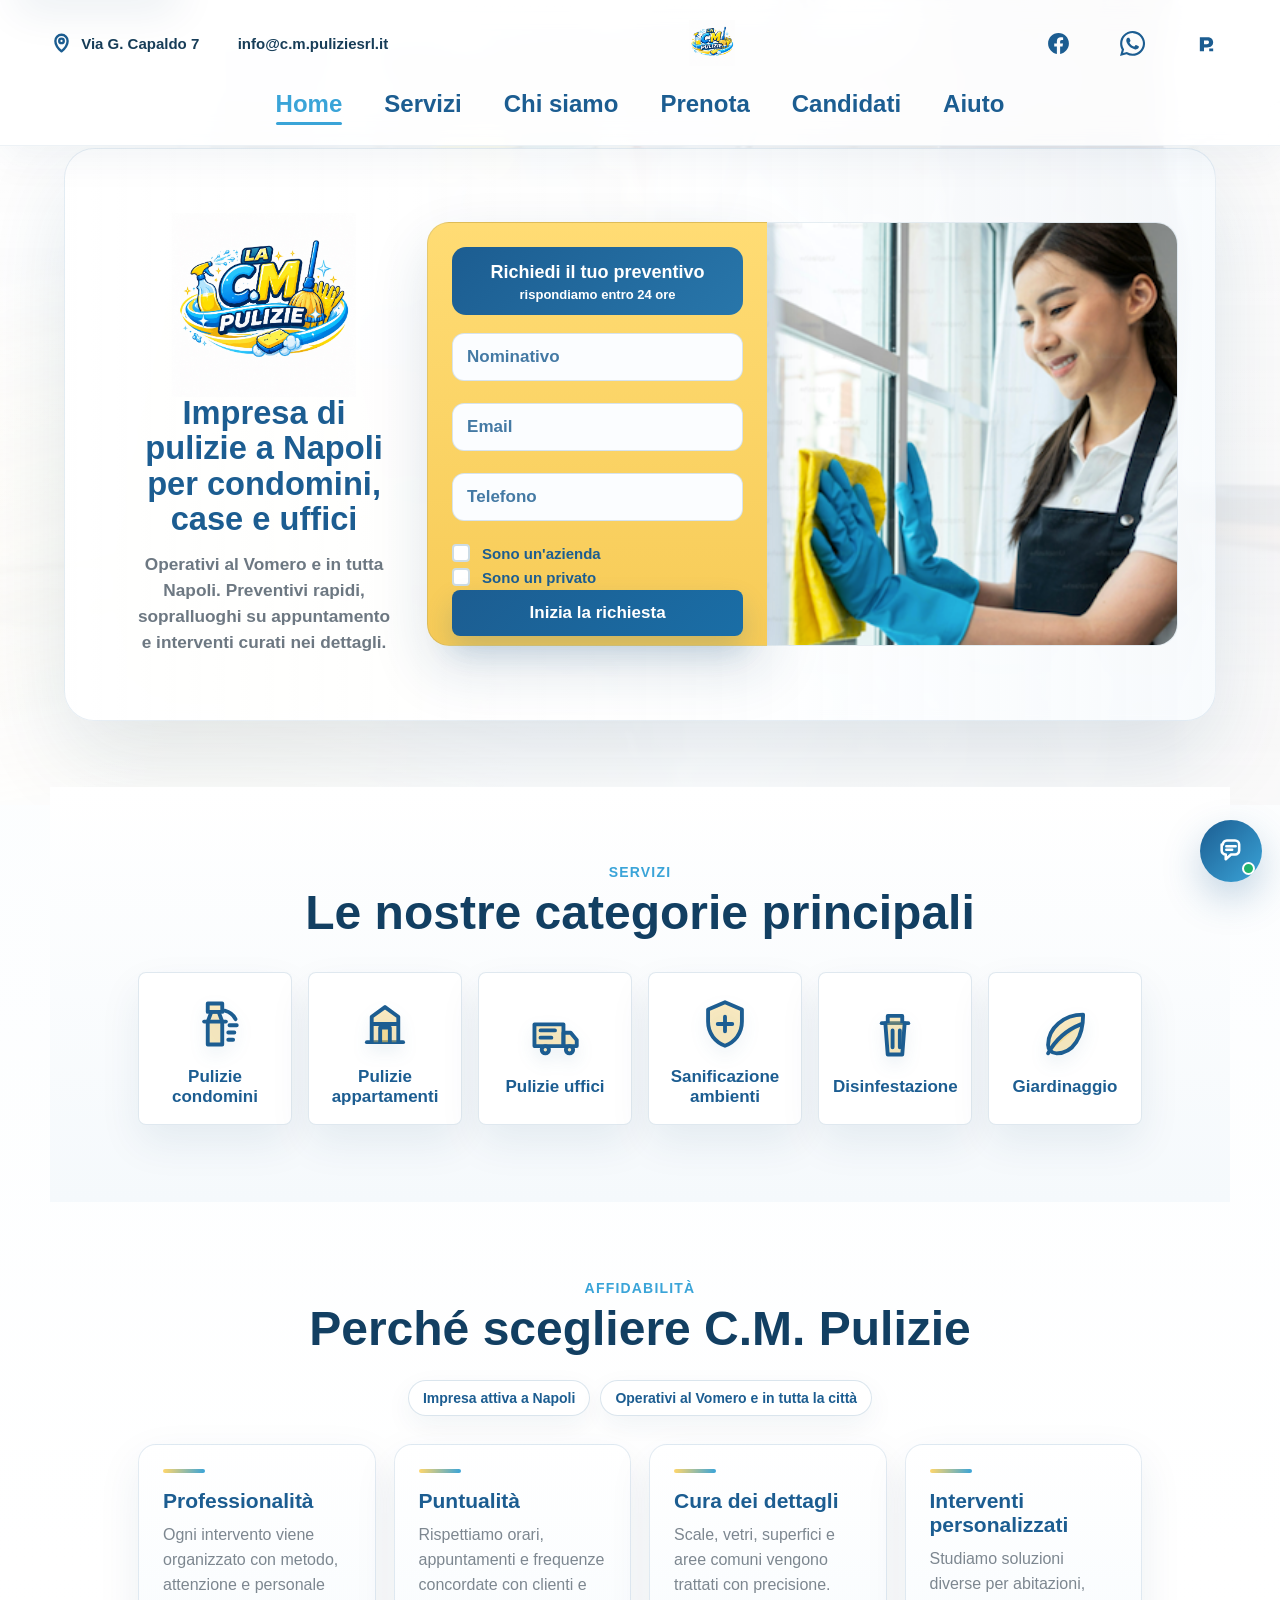
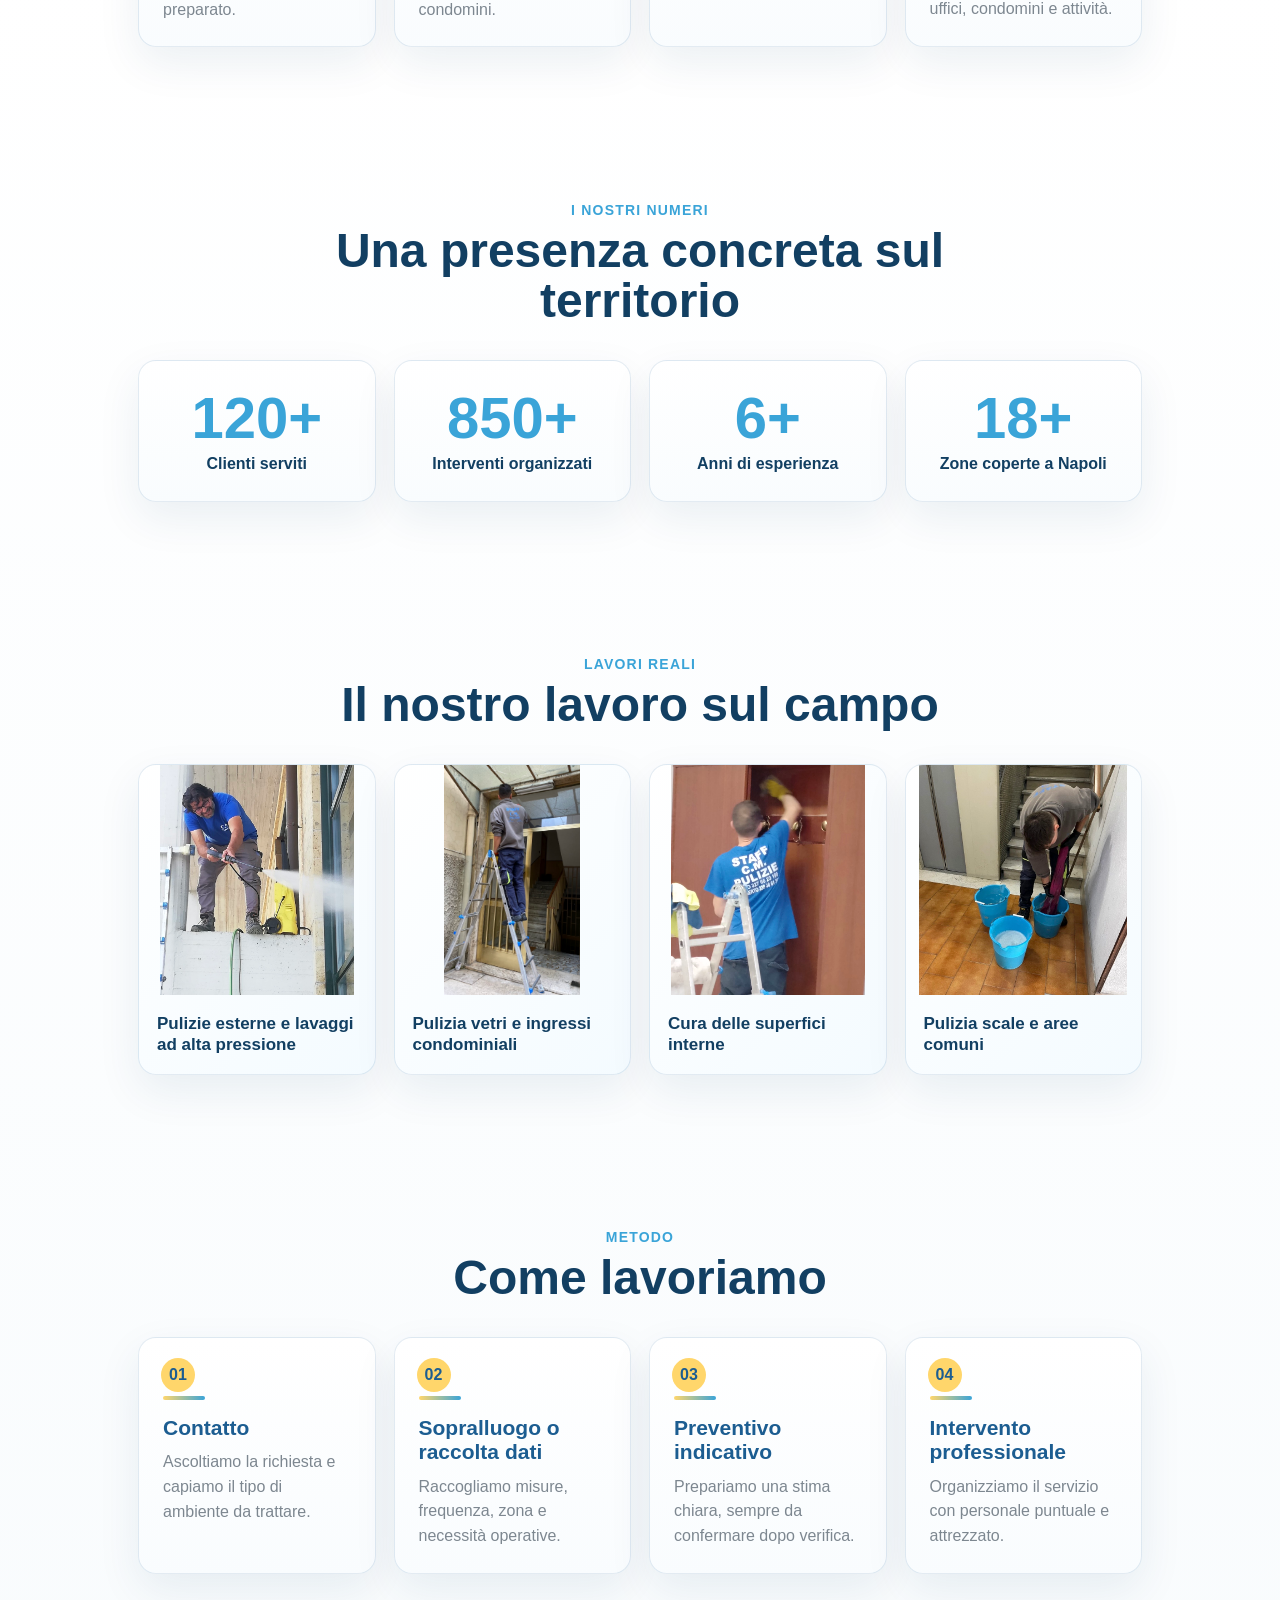
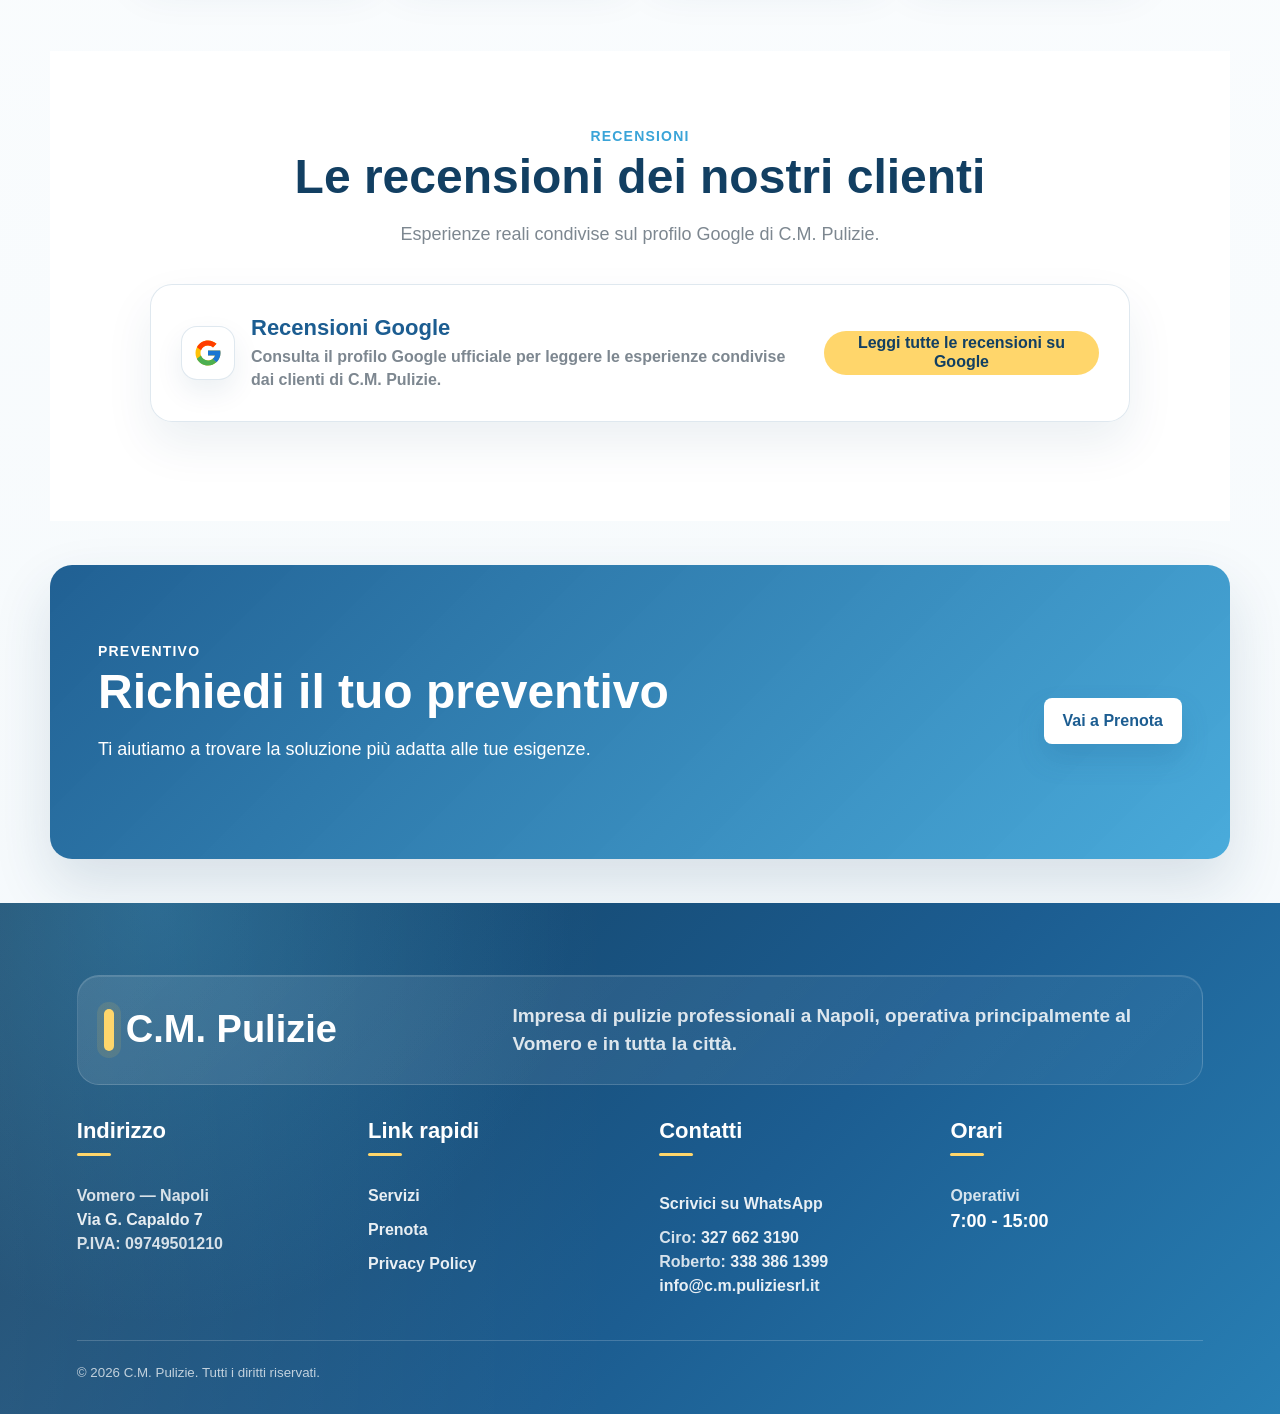
==== index.html @ 53fcd412 "Ripristina numeri e pulisci recensioni" ====
<!DOCTYPE html>
<html lang="it">
<head>
  <meta charset="UTF-8" />
  <meta name="viewport" content="width=device-width, initial-scale=1.0" />
  <title>Impresa di pulizie a Napoli | C.M. Pulizie</title>
  <meta name="description" content="C.M. Pulizie offre servizi di pulizia per condomini, case, uffici e attivit&agrave; a Napoli. Richiedi un preventivo senza impegno." />
  <link rel="canonical" href="https://vincenzomec97-ship-it.github.io/cm-pulizie/" />
  <meta property="og:type" content="website" />
  <meta property="og:title" content="Impresa di pulizie a Napoli | C.M. Pulizie" />
  <meta property="og:description" content="Servizi di pulizia per condomini, case, uffici e attivit&agrave; a Napoli. Richiedi un preventivo senza impegno." />
  <meta property="og:url" content="https://vincenzomec97-ship-it.github.io/cm-pulizie/" />
  <meta property="og:image" content="https://vincenzomec97-ship-it.github.io/cm-pulizie/assets/logo-cm-nuovo.png" />
  <meta name="twitter:card" content="summary_large_image" />
  <meta name="twitter:title" content="Impresa di pulizie a Napoli | C.M. Pulizie" />
  <meta name="twitter:description" content="Servizi di pulizia per condomini, case, uffici e attivit&agrave; a Napoli." />
  <meta name="twitter:image" content="https://vincenzomec97-ship-it.github.io/cm-pulizie/assets/logo-cm-nuovo.png" />
  <link rel="stylesheet" href="style.css" />
  <link rel="icon" type="image/png" href="assets/img/favicon.png?v=2" />
  <link rel="apple-touch-icon" href="assets/img/favicon.png?v=2" />
  <link rel="manifest" href="site.webmanifest" />
  <link rel="stylesheet" href="assets/css/chatbot.css" />
</head>
<body class="home-page">
    <a class="skip-link" href="#main-content">Salta al contenuto</a>
  <svg class="svg-sprite" aria-hidden="true" focusable="false">
    <symbol id="icon-location" viewBox="0 0 24 24"><path d="M12 21s7-6.1 7-12a7 7 0 0 0-14 0c0 5.9 7 12 7 12Z" /><circle cx="12" cy="9" r="2.6" /></symbol>
    <symbol id="icon-mail" viewBox="0 0 24 24"><rect x="3" y="5" width="18" height="14" rx="2" /><path d="m4 7 8 6 8-6" /></symbol>
    <symbol id="icon-spray" viewBox="0 0 48 48"><path d="M18 7h12v7H18z" /><path d="M21 14h6l3 8v19H18V22l3-8Z" /><path d="M15 22h18" /><path d="M32 13c4 1 7 3 9 7" /><path d="M36 25h6M35 31h5M35 37h4" /></symbol>
    <symbol id="icon-leaf" viewBox="0 0 48 48"><path d="M39 8C23 8 10 19 10 33c0 4 3 7 7 7 14 0 22-14 22-32Z" /><path d="M10 40c7-13 17-20 27-24" /></symbol>
    <symbol id="icon-build" viewBox="0 0 48 48"><path d="M9 39h30" /><path d="M13 39V18l11-8 11 8v21" /><path d="M20 39V27h8v12" /><path d="M14 24h20" /></symbol>
    <symbol id="icon-move" viewBox="0 0 48 48"><path d="M7 16h24v18H7z" /><path d="M31 23h6l5 6v5H31z" /><circle cx="16" cy="37" r="3" /><circle cx="36" cy="37" r="3" /><path d="M12 21h12M12 27h9" /></symbol>
    <symbol id="icon-trash" viewBox="0 0 48 48"><path d="M13 15h22" /><path d="M18 15V9h12v6" /><path d="m16 15 2 26h12l2-26" /><path d="M22 21v14M28 21v14" /></symbol>
    <symbol id="icon-shield" viewBox="0 0 48 48"><path d="M24 6 38 12v10c0 10-6 17-14 20-8-3-14-10-14-20V12l14-6Z" /><path d="M18 24h12M24 18v12" /></symbol>
  </svg>

  <header class="site-header home-header">
    <div class="top-bar">
      <div class="contact-list">
        <a class="contact-item" href="https://maps.app.goo.gl/mdHLhVkuGk9x565KA?g_st=ic" aria-label="Apri indirizzo su Google Maps" target="_blank" rel="noopener noreferrer"><svg class="top-icon"><use href="#icon-location"></use></svg>Via G. Capaldo 7</a>
        <a class="contact-item" href="mailto:info@c.m.puliziesrl.it" aria-label="Invia email a C.M. Pulizie"><svg class="top-icon"><use href="#icon-mail"></use></svg>info@c.m.puliziesrl.it</a>
      </div>
      <a class="top-logo" href="index.html" aria-label="Vai alla homepage C.M. Pulizie"><img src="assets/logo-cm-nuovo.png" alt="C.M. Pulizie" /></a>
      <div class="social-list" aria-label="Collegamenti aziendali"><a class="top-social-link facebook-link" href="https://www.facebook.com/share/1avRifo9CY/?mibextid=wwXIfr" aria-label="Apri la pagina Facebook C.M. Pulizie" title="Facebook" target="_blank" rel="noopener noreferrer"><svg class="social-icon social-icon-facebook" viewBox="0 0 24 24" aria-hidden="true" focusable="false"><path d="M22 12.06C22 6.5 17.52 2 12 2S2 6.5 2 12.06c0 5.02 3.66 9.18 8.44 9.94v-7.03H7.9v-2.91h2.54V9.84c0-2.52 1.49-3.91 3.77-3.91 1.09 0 2.23.2 2.23.2v2.47h-1.26c-1.24 0-1.63.78-1.63 1.57v1.89h2.77l-.44 2.91h-2.33V22C18.34 21.24 22 17.08 22 12.06Z"/></svg></a><a class="top-social-link whatsapp-link" href="https://wa.me/393383861399?text=Buongiorno%2C%20vorrei%20ricevere%20informazioni%20sui%20servizi%20di%20C.M.%20Pulizie." aria-label="Contatta C.M. Pulizie su WhatsApp" title="WhatsApp" target="_blank" rel="noopener noreferrer"><svg class="social-icon social-icon-whatsapp" viewBox="0 0 24 24" aria-hidden="true" focusable="false"><path d="M20.52 3.48A11.86 11.86 0 0 0 12.06 0C5.47 0 .11 5.36.11 11.95c0 2.1.55 4.16 1.6 5.97L0 24l6.23-1.63a11.95 11.95 0 0 0 5.83 1.49h.01c6.59 0 11.95-5.36 11.95-11.95 0-3.19-1.24-6.19-3.5-8.43ZM12.07 21.84h-.01a9.9 9.9 0 0 1-5.04-1.38l-.36-.21-3.7.97.99-3.61-.23-.37a9.9 9.9 0 1 1 8.35 4.6Zm5.43-7.42c-.3-.15-1.76-.87-2.03-.97-.27-.1-.47-.15-.67.15-.2.3-.77.97-.94 1.17-.17.2-.35.22-.64.07-.3-.15-1.26-.46-2.4-1.47-.89-.79-1.49-1.77-1.66-2.07-.17-.3-.02-.46.13-.61.13-.13.3-.35.45-.52.15-.17.2-.3.3-.5.1-.2.05-.37-.02-.52-.07-.15-.67-1.62-.92-2.22-.24-.58-.49-.5-.67-.51h-.57c-.2 0-.52.07-.79.37-.27.3-1.04 1.02-1.04 2.49s1.07 2.89 1.22 3.09c.15.2 2.1 3.2 5.08 4.49.71.31 1.26.49 1.69.63.71.23 1.36.2 1.87.12.57-.09 1.76-.72 2-1.42.25-.7.25-1.3.17-1.42-.07-.13-.27-.2-.57-.35Z"/></svg></a><a class="top-social-link yellow-pages-link" href="https://share.google/8ZzKNl85I47vZyRSR" data-yellow-pages-link aria-label="Apri la pagina di C.M. Pulizie su Pagine Gialle" title="Pagine Gialle" target="_blank" rel="noopener noreferrer"><svg class="social-icon social-icon-pagine-gialle" viewBox="0 0 120 120" aria-hidden="true" focusable="false"><rect width="120" height="120" rx="24" fill="#F6D51F"/><path d="M28 30h36c17 0 28 9 28 24s-11 25-29 25H48v18H28V30Zm20 16v17h14c6 0 10-3 10-9s-4-8-10-8H48Z" fill="#1D1D1B"/><path d="M73 84h19v13H73z" fill="#1D1D1B"/></svg></a></div>
    </div>
    <button class="nav-toggle" type="button" aria-label="Apri menu principale" aria-controls="mainMenu" aria-expanded="false">
      <span></span>
      <span></span>
      <span></span>
    </button>
    <nav id="mainMenu" class="main-menu" aria-label="Menu principale">
      <a href="index.html" aria-current="page">Home</a>
      <a href="servizi.html">Servizi</a>
      <a href="chi-siamo.html">Chi siamo</a>
      <a href="prenota.html">Prenota</a>
      <a href="candidati.html">Candidati</a>
      <a href="aiuto.html">Aiuto</a>
    </nav>
  </header>

  <main id="main-content">
    <section class="hero hero-home">
      <div class="hero-inner">
        <div class="brand-block">
          <div class="logo-mark logo-mark-reference" aria-hidden="true"><img src="assets/logo-cm-nuovo.png" alt="" /></div>
          <h1 class="brand-name">Impresa di pulizie a Napoli per condomini, case e uffici</h1>
          <p class="brand-payoff">Operativi al Vomero e in tutta Napoli. Preventivi rapidi, sopralluoghi su appuntamento e interventi curati nei dettagli.</p>
        </div>

        <form class="quote-form" id="quoteForm" action="prenota.html">
          <div class="quote-heading">
            <h2>Richiedi il tuo preventivo</h2>
            <p>rispondiamo entro 24 ore</p>
          </div>
          <div class="form-fields">
            <label class="sr-only" for="name">Nominativo</label>
            <input id="name" name="name" type="text" placeholder="Nominativo" autocomplete="name" aria-describedby="homeNameError" required />
            <span class="field-error" id="homeNameError" aria-live="polite"></span>
            <label class="sr-only" for="email">Email</label>
            <input id="email" name="email" type="email" placeholder="Email" autocomplete="email" aria-describedby="homeEmailError" required />
            <span class="field-error" id="homeEmailError" aria-live="polite"></span>
            <label class="sr-only" for="phone">Telefono</label>
            <input id="phone" name="phone" type="tel" inputmode="tel" placeholder="Telefono" autocomplete="tel" aria-describedby="homePhoneError" required />
            <span class="field-error" id="homePhoneError" aria-live="polite"></span>
          </div>
          <div class="customer-type" role="group" aria-label="Tipo cliente" aria-describedby="homeCustomerTypeError">
            <label><input type="checkbox" name="customerType" value="azienda" /><span>Sono un'azienda</span></label>
            <label><input type="checkbox" name="customerType" value="privato" /><span>Sono un privato</span></label>
          </div>
          <span class="field-error" id="homeCustomerTypeError" aria-live="polite"></span>
          <p class="form-feedback quote-feedback" id="quoteFeedback" aria-live="polite" hidden></p>
          <button type="submit">Inizia la richiesta</button>
        </form>

        <div class="hero-photo"><img src="assets/hero-pulizie.jpg" alt="Professionista C.M. Pulizie al lavoro" /></div>
      </div>
    </section>

    <section class="services-strip content-section reveal" aria-labelledby="services-title">
      <div class="section-head">
        <span>Servizi</span>
        <h2 id="services-title">Le nostre categorie principali</h2>
      </div>
      <div class="service-bar" aria-label="Servizi principali">
        <article class="service-item"><svg class="service-icon"><use href="#icon-spray"></use></svg><a href="servizi.html">Pulizie condomini</a></article>
        <article class="service-item"><svg class="service-icon"><use href="#icon-build"></use></svg><a href="servizi.html">Pulizie appartamenti</a></article>
        <article class="service-item"><svg class="service-icon"><use href="#icon-move"></use></svg><a href="servizi.html">Pulizie uffici</a></article>
        <article class="service-item"><svg class="service-icon"><use href="#icon-shield"></use></svg><a href="servizi.html">Sanificazione ambienti</a></article>
        <article class="service-item"><svg class="service-icon"><use href="#icon-trash"></use></svg><a href="servizi.html">Disinfestazione</a></article>
        <article class="service-item"><svg class="service-icon"><use href="#icon-leaf"></use></svg><a href="servizi.html">Giardinaggio</a></article>
      </div>
    </section>

    <section class="content-section trust-section reveal" aria-labelledby="trust-title">
      <div class="section-head">
        <span>Affidabilit&agrave;</span>
        <h2 id="trust-title">Perch&eacute; scegliere C.M. Pulizie</h2>
      </div>
      <div class="badge-row" aria-label="Presenza sul territorio">
        <span class="trust-badge">Impresa attiva a Napoli</span>
        <span class="trust-badge">Operativi al Vomero e in tutta la citt&agrave;</span>
      </div>
      <div class="feature-grid">
        <article class="feature-card reveal"><strong>Professionalit&agrave;</strong><p>Ogni intervento viene organizzato con metodo, attenzione e personale preparato.</p></article>
        <article class="feature-card reveal"><strong>Puntualit&agrave;</strong><p>Rispettiamo orari, appuntamenti e frequenze concordate con clienti e condomini.</p></article>
        <article class="feature-card reveal"><strong>Cura dei dettagli</strong><p>Scale, vetri, superfici e aree comuni vengono trattati con precisione.</p></article>
        <article class="feature-card reveal"><strong>Interventi personalizzati</strong><p>Studiamo soluzioni diverse per abitazioni, uffici, condomini e attivit&agrave;.</p></article>
      </div>
    </section>

    <section class="content-section metrics-section reveal" aria-labelledby="metrics-title">
      <div class="section-head">
        <span>I nostri numeri</span>
        <h2 id="metrics-title">Una presenza concreta sul territorio</h2>
      </div>
      <div class="metric-grid">
        <article class="metric-card"><strong data-count="120">0</strong><span>Clienti serviti</span></article>
        <article class="metric-card"><strong data-count="850">0</strong><span>Interventi organizzati</span></article>
        <article class="metric-card"><strong data-count="6">0</strong><span>Anni di esperienza</span></article>
        <article class="metric-card"><strong data-count="18">0</strong><span>Zone coperte a Napoli</span></article>
      </div>
    </section>

    <section class="content-section gallery-section reveal" aria-labelledby="works-title">
      <div class="section-head">
        <span>Lavori reali</span>
        <h2 id="works-title">Il nostro lavoro sul campo</h2>
      </div>
      <div class="work-gallery">
        <article class="work-card reveal"><img src="assets/extra.jpeg?v=20260615" alt="Pulizie esterne e lavaggi ad alta pressione" /><div><strong>Pulizie esterne e lavaggi ad alta pressione</strong></div></article>
        <article class="work-card reveal"><img src="assets/pulizia-vetri-scala.jpeg" alt="Pulizia vetri in ingresso condominiale" /><div><strong>Pulizia vetri e ingressi condominiali</strong></div></article>
        <article class="work-card reveal"><img src="assets/pulizia-mobile-legno.jpeg" alt="Cura di una superficie interna in legno" /><div><strong>Cura delle superfici interne</strong></div></article>
        <article class="work-card reveal"><img src="assets/pulizia-scale-secchi.jpeg" alt="Pulizia scale con attrezzature professionali" /><div><strong>Pulizia scale e aree comuni</strong></div></article>
      </div>
    </section>

    <section class="content-section process-section reveal" aria-labelledby="process-title">
      <div class="section-head">
        <span>Metodo</span>
        <h2 id="process-title">Come lavoriamo</h2>
      </div>
      <div class="process-grid">
        <article><span>01</span><strong>Contatto</strong><p>Ascoltiamo la richiesta e capiamo il tipo di ambiente da trattare.</p></article>
        <article><span>02</span><strong>Sopralluogo o raccolta dati</strong><p>Raccogliamo misure, frequenza, zona e necessit&agrave; operative.</p></article>
        <article><span>03</span><strong>Preventivo indicativo</strong><p>Prepariamo una stima chiara, sempre da confermare dopo verifica.</p></article>
        <article><span>04</span><strong>Intervento professionale</strong><p>Organizziamo il servizio con personale puntuale e attrezzato.</p></article>
      </div>
    </section>

    <section class="client-section content-section reveal" aria-labelledby="client-title">
      <div class="section-head">
        <span>Recensioni</span>
        <h2 id="client-title">Le recensioni dei nostri clienti</h2>
        <p>Esperienze reali condivise sul profilo Google di C.M. Pulizie.</p>
      </div>
      <div class="google-review-panel google-review-panel-single">
        <div class="google-review-intro">
          <span class="google-mark" aria-hidden="true"><img class="google-icon" src="assets/brands/google-g.svg" alt="" width="30" height="30" /></span>
          <div>
            <strong>Recensioni Google</strong>
            <p>Consulta il profilo Google ufficiale per leggere le esperienze condivise dai clienti di C.M. Pulizie.</p>
          </div>
        </div>
        <div class="google-review-actions">
          <a href="https://share.google/IhgWBgoqe21N4Gkul" data-google-reviews-link aria-label="Leggi tutte le recensioni Google di C.M. Pulizie" target="_blank" rel="noopener noreferrer">Leggi tutte le recensioni su Google</a>
        </div>
      </div>
    </section>

    <section class="content-section final-cta reveal" aria-labelledby="home-cta-title">
      <div>
        <span class="eyebrow">Preventivo</span>
        <h2 id="home-cta-title">Richiedi il tuo preventivo</h2>
        <p>Ti aiutiamo a trovare la soluzione pi&ugrave; adatta alle tue esigenze.</p>
      </div>
      <a class="primary-cta" href="prenota.html">Vai a Prenota</a>
    </section>

  </main>

  <footer class="site-footer rich-footer">
    <div class="footer-brand">
      <strong>C.M. Pulizie</strong>
      <p>Impresa di pulizie professionali a Napoli, operativa principalmente al Vomero e in tutta la citt&agrave;.</p>
    </div>
    <div class="footer-col">
      <h2>Indirizzo</h2>
      <p>Vomero &mdash; Napoli<br /><a href="https://maps.app.goo.gl/mdHLhVkuGk9x565KA?g_st=ic" aria-label="Apri Via G. Capaldo 7 su Google Maps" target="_blank" rel="noopener noreferrer">Via G. Capaldo 7</a><br />P.IVA: 09749501210</p>
    </div>
    <div class="footer-col">
      <h2>Link rapidi</h2>
      <a href="servizi.html">Servizi</a>
      <a href="prenota.html">Prenota</a>
      <a href="privacy.html">Privacy Policy</a>
    </div>
    <div class="footer-col">
      <h2>Contatti</h2>
      <a class="footer-cta" href="https://wa.me/393383861399" aria-label="Contatta C.M. Pulizie su WhatsApp al 3383861399" target="_blank" rel="noopener noreferrer">Scrivici su WhatsApp</a>
      <p class="footer-phone-list">Ciro: <a href="tel:+393276623190" aria-label="Chiama Ciro al 327 662 3190">327 662 3190</a><br />Roberto: <a href="tel:+393383861399" aria-label="Chiama Roberto al 338 386 1399">338 386 1399</a><br /><a href="mailto:info@c.m.puliziesrl.it" aria-label="Invia email a C.M. Pulizie">info@c.m.puliziesrl.it</a></p>
    </div>
    <div class="footer-col footer-hours-col">
      <h2>Orari</h2>
      <p class="footer-hours">Operativi<br /><strong>7:00 - 15:00</strong></p>
    </div>
    <small>&copy; 2026 C.M. Pulizie. Tutti i diritti riservati.</small>
  </footer>
  <script src="assets/js/config.js"></script>
  <script src="script.js"></script>
  <script src="assets/js/chatbot.js" defer></script>
</body>
</html>
---- style.css ----
:root {
  --blue: #1c5d91;
  --blue-deep: #123f62;
  --cyan: #3aa4d8;
  --yellow: #ffd66b;
  --grey: #7d8790;
  --ink: #173d58;
  --white: #ffffff;
  --soft: #f5f9fc;
  --line: rgba(31, 95, 139, 0.14);
  --surface: #ffffff;
  --surface-soft: #f7fbfe;
  --radius-card: 8px;
  --shadow-soft: 0 18px 42px rgba(18, 63, 98, 0.08);
  --shadow-strong: 0 26px 58px rgba(18, 63, 98, 0.14);
}

* {
  box-sizing: border-box;
}

html {
  scroll-behavior: smooth;
}

body {
  min-width: 320px;
  margin: 0;
  font-family: "Montserrat", "Segoe UI", Arial, sans-serif;
  color: var(--ink);
  background: var(--soft);
}

a {
  color: inherit;
}

.svg-sprite {
  position: absolute;
  width: 0;
  height: 0;
  overflow: hidden;
}

.sr-only {
  position: absolute;
  width: 1px;
  height: 1px;
  padding: 0;
  margin: -1px;
  overflow: hidden;
  clip: rect(0, 0, 0, 0);
  white-space: nowrap;
  border: 0;
}

.skip-link {
  position: fixed;
  top: 12px;
  left: 12px;
  z-index: 9999;
  padding: 12px 16px;
  color: var(--white);
  background: var(--blue);
  border-radius: 999px;
  box-shadow: var(--shadow-soft);
  font-weight: 900;
  text-decoration: none;
  transform: translateY(-140%);
  transition: transform 160ms ease;
}

.skip-link:focus-visible {
  transform: translateY(0);
}

.site-header {
  position: relative;
  z-index: 5;
  padding: 24px clamp(20px, 4vw, 50px) 24px;
  background: rgba(255, 255, 255, 0.94);
  box-shadow: 0 10px 28px rgba(31, 95, 139, 0.07);
}

.home-header {
  position: absolute;
  inset: 0 0 auto;
  padding-top: 31px;
  background: transparent;
  box-shadow: none;
}

.top-bar {
  display: grid;
  grid-template-columns: 1fr auto;
  align-items: center;
  max-width: 1120px;
  margin: 0 auto;
  column-gap: 36px;
}

.contact-list,
.social-list {
  display: flex;
  align-items: center;
}

.contact-list {
  justify-content: flex-start;
  gap: clamp(24px, 4vw, 54px);
}

.contact-item {
  display: inline-flex;
  align-items: center;
  gap: 12px;
  color: var(--blue);
  text-decoration: none;
  font-size: 17px;
  font-weight: 800;
  line-height: 1;
  white-space: nowrap;
}

.top-icon {
  width: 25px;
  height: 25px;
  flex: 0 0 auto;
  fill: none;
  stroke: currentColor;
  stroke-width: 2.7;
  stroke-linecap: round;
  stroke-linejoin: round;
}

.social-list {
  gap: clamp(20px, 3vw, 42px);
}

.social-list a {
  display: inline-grid;
  place-items: center;
  min-width: 44px;
  height: 44px;
  border-radius: 999px;
  color: var(--blue);
  text-decoration: none;
  font-size: 19px;
  font-weight: 900;
  letter-spacing: 0;
  line-height: 1;
  transition: color 160ms ease, transform 160ms ease, background 160ms ease;
}

.social-icon {
  display: block;
  width: 25px;
  height: 25px;
  fill: currentColor;
}

.social-list .facebook-link,
.social-list .whatsapp-link,
.social-list .yellow-pages-link {
  color: var(--blue);
}

.social-list a:hover,
.social-list a:focus-visible {
  color: var(--light-blue);
}

.social-icon-pagine-gialle {
  width: 29px;
  height: 29px;
  border-radius: 7px;
}

.social-icon-pagine-gialle rect {
  fill: none;
}

.social-icon-pagine-gialle path {
  fill: currentColor;
}

.main-menu {
  display: flex;
  justify-content: center;
  gap: clamp(30px, 3.8vw, 48px);
  max-width: 1140px;
  margin: 28px auto 0;
}

.nav-toggle {
  display: none;
  align-items: center;
  justify-content: center;
  gap: 5px;
  width: 48px;
  min-width: 48px;
  height: 48px;
  margin: 16px auto 0;
  border: 1px solid rgba(28, 93, 145, 0.18);
  border-radius: 14px;
  color: var(--blue);
  background: rgba(255, 255, 255, 0.9);
  box-shadow: 0 10px 24px rgba(18, 63, 98, 0.08);
  cursor: pointer;
}

.nav-toggle span {
  display: block;
  width: 22px;
  height: 3px;
  border-radius: 999px;
  background: currentColor;
  transition: transform 180ms ease, opacity 180ms ease;
}

.nav-toggle.is-open span:nth-child(1) {
  transform: translateY(8px) rotate(45deg);
}

.nav-toggle.is-open span:nth-child(2) {
  opacity: 0;
}

.nav-toggle.is-open span:nth-child(3) {
  transform: translateY(-8px) rotate(-45deg);
}

.nav-toggle:focus-visible {
  outline: 3px solid rgba(58, 164, 216, 0.36);
  outline-offset: 3px;
}

.main-menu a {
  color: var(--blue);
  text-decoration: none;
  font-size: clamp(28px, 3.1vw, 35px);
  font-weight: 900;
  line-height: 1;
  letter-spacing: 0;
  white-space: nowrap;
  text-shadow: 0 1px 0 rgba(255, 255, 255, 0.45);
}

.main-menu a:hover,
.main-menu a:focus-visible,
.main-menu a[aria-current="page"] {
  color: var(--cyan);
}

.home-header .main-menu a[aria-current="page"] {
  color: var(--blue);
}

.hero {
  background:
    linear-gradient(rgba(255, 255, 255, 0.88), rgba(255, 255, 255, 0.94)),
    url("assets/bg-pulizie.jpg") center / cover no-repeat;
}

.page-hero {
  background: linear-gradient(105deg, #ffffff 0%, #f7fbfe 52%, #eef7fc 100%);
}

.hero-home {
  position: relative;
  isolation: isolate;
  min-height: auto;
  overflow: hidden;
  padding: 158px clamp(24px, 5vw, 64px) 86px;
}

.hero-home::before {
  content: "";
  position: absolute;
  inset: 0;
  background: rgba(255, 255, 255, 0.22);
  pointer-events: none;
}

.hero-inner {
  --hero-gap: clamp(24px, 2.8vw, 38px);
  position: relative;
  z-index: 1;
  isolation: isolate;
  display: grid;
  grid-template-columns: minmax(250px, 1fr) 342px minmax(390px, 430px);
  align-items: stretch;
  justify-content: center;
  column-gap: var(--hero-gap);
  row-gap: 30px;
  max-width: 1180px;
  margin: 0 auto;
}

.brand-block {
  position: relative;
  z-index: 2;
  display: flex;
  flex-direction: column;
  align-items: center;
  min-width: 0;
  padding-top: 20px;
  align-self: center;
  text-align: center;
  transform: none;
}

.logo-mark {
  width: 170px;
  height: 170px;
  position: relative;
  overflow: hidden;
  border-radius: 50%;
  margin-bottom: 12px;
}

.logo-mark img {
  position: absolute;
  width: 608px;
  max-width: none;
  top: -60px;
  left: 50%;
  transform: translateX(-50%);
  mix-blend-mode: multiply;
}

.logo-mark-reference img {
  width: 1450px;
  top: -233px;
  left: -200px;
  transform: none;
}

.brand-name {
  margin: -18px 0 0;
  color: var(--cyan);
  font-size: clamp(42px, 4.1vw, 50px);
  font-weight: 900;
  line-height: 1;
  letter-spacing: 0;
}

.brand-payoff {
  max-width: 340px;
  margin: 12px auto 0;
  color: var(--grey);
  font-size: 23px;
  font-weight: 800;
  line-height: 1.36;
  letter-spacing: 0;
}

.review {
  display: flex;
  align-items: center;
  gap: 20px;
  width: 100%;
  text-align: left;
}

.review-avatar {
  width: 78px;
  height: 78px;
  flex: 0 0 auto;
  overflow: hidden;
  background: #e7f6ff;
  border: 2px solid var(--blue);
  border-radius: 50%;
}

.review-avatar img {
  display: block;
  width: 100%;
  height: 100%;
  object-fit: cover;
  object-position: center;
}

.review-text {
  display: grid;
  gap: 2px;
}

.review-text strong {
  color: var(--blue);
  font-size: 19px;
  font-weight: 900;
  line-height: 1.1;
}

.review-text span {
  color: #f7c600;
  font-size: 21px;
  letter-spacing: 1px;
  line-height: 1;
  -webkit-text-stroke: 1px var(--blue);
}

.review-comment {
  max-width: 480px;
  margin: 6px 0 0;
  color: var(--grey);
  font-size: 16px;
  font-weight: 800;
  line-height: 1.45;
}

.quote-form {
  position: relative;
  z-index: 2;
  width: min(342px, 100%);
  min-height: 394px;
  justify-self: end;
  align-self: stretch;
  margin-top: 18px;
  padding: 24px;
  background: var(--yellow);
  border: 1px solid rgba(31, 95, 139, 0.1);
  border-radius: 26px 0 0 26px;
  box-shadow: 0 24px 44px rgba(31, 95, 139, 0.16);
}

.quote-heading {
  position: static;
  display: grid;
  place-items: center;
  width: 100%;
  min-height: 72px;
  margin-bottom: 20px;
  padding: 14px 18px;
  transform: none;
  color: var(--white);
  background: var(--blue);
  border-radius: 18px;
  text-align: center;
}

.quote-heading h2 {
  margin: 0;
  font-size: 20px;
  font-weight: 900;
  line-height: 1.12;
  letter-spacing: 0;
  white-space: normal;
}

.quote-heading p {
  margin: 5px 0 0;
  font-size: 14px;
  font-weight: 900;
  line-height: 1;
}

.form-fields {
  display: grid;
  gap: 13px;
}

input,
select,
textarea {
  width: 100%;
  border: 0;
  color: var(--blue);
  background: rgba(255, 255, 255, 0.94);
  font: inherit;
  font-weight: 700;
  outline: 3px solid transparent;
}

input:focus-visible,
select:focus-visible,
textarea:focus-visible {
  outline-color: rgba(58, 164, 216, 0.48);
}

.form-fields input {
  height: 52px;
  border: 1px solid rgba(31, 95, 139, 0.1);
  border-radius: 12px;
  padding: 0 14px;
  font-size: 19px;
  box-shadow: inset 0 1px 0 rgba(31, 95, 139, 0.04);
}

input::placeholder,
textarea::placeholder {
  color: var(--blue);
  opacity: 0.82;
}

.customer-type {
  display: grid;
  gap: 8px;
  margin: 17px 0 18px;
}

.customer-type label {
  display: flex;
  align-items: center;
  gap: 12px;
  color: var(--blue);
  font-size: 15px;
  font-weight: 900;
  line-height: 1;
}

.customer-type input {
  appearance: none;
  width: 18px;
  height: 18px;
  flex: 0 0 auto;
  margin: 0;
  background: var(--white);
  border: 2px solid rgba(31, 95, 139, 0.22);
  border-radius: 4px;
  box-shadow: inset 0 0 0 3px var(--white);
}

.customer-type input:checked {
  background: var(--blue);
}

button,
.quote-form button,
.page-form button,
.service-card-grid a,
.site-footer a,
.primary-cta {
  border: 0;
  color: var(--white);
  background: var(--blue);
  font: inherit;
  font-weight: 900;
  text-decoration: none;
  cursor: pointer;
}

.quote-form button {
  width: 100%;
  min-height: 50px;
  border-radius: 12px;
  font-size: 17px;
  box-shadow: 0 12px 22px rgba(31, 95, 139, 0.18);
}

button:hover,
button:focus-visible,
.service-card-grid a:hover,
.site-footer a:hover,
.primary-cta:hover {
  background: var(--blue-deep);
}

button:disabled,
.quote-form button:disabled,
.estimate-actions button:disabled {
  opacity: 0.68;
  cursor: not-allowed;
}

.hero-photo {
  position: relative;
  z-index: 1;
  width: min(430px, calc(100% + var(--hero-gap)));
  min-height: 394px;
  height: auto;
  justify-self: start;
  align-self: stretch;
  margin-top: 18px;
  margin-left: calc(-1 * var(--hero-gap));
  overflow: hidden;
  border: 1px solid rgba(31, 95, 139, 0.1);
  border-left: 0;
  border-radius: 0 30px 30px 0;
  box-shadow: 0 24px 44px rgba(12, 65, 102, 0.14);
  opacity: 1;
}

.hero-photo::after {
  display: none;
}

.hero-photo img,
.page-hero > img {
  display: block;
  width: 100%;
  height: 100%;
  object-fit: cover;
}

.service-bar {
  position: relative;
  z-index: 1;
  display: grid;
  grid-template-columns: repeat(6, minmax(130px, 1fr));
  gap: 18px;
  align-items: stretch;
  max-width: 1180px;
  margin: 0 auto;
}

.service-item {
  display: grid;
  justify-items: center;
  align-content: center;
  min-width: 0;
  min-height: 170px;
  padding: 24px 14px 18px;
  background: var(--white);
  border: 1px solid var(--line);
  border-radius: 16px;
  box-shadow: 0 16px 34px rgba(31, 95, 139, 0.08);
  transition: transform 180ms ease, box-shadow 180ms ease, border-color 180ms ease;
}

.service-item:hover {
  transform: translateY(-4px);
  border-color: rgba(31, 95, 139, 0.24);
  box-shadow: 0 22px 40px rgba(31, 95, 139, 0.13);
}

.service-icon,
.service-card-grid svg {
  color: var(--blue);
  fill: rgba(244, 198, 78, 0.35);
  stroke: currentColor;
  stroke-width: 3.2;
  stroke-linecap: round;
  stroke-linejoin: round;
}

.service-icon {
  width: 66px;
  height: 66px;
  margin-bottom: 18px;
  filter: drop-shadow(0 8px 8px rgba(31, 95, 139, 0.1));
}

.service-item a {
  display: grid;
  place-items: center;
  width: auto;
  min-height: auto;
  padding: 0;
  color: var(--blue);
  background: transparent;
  border-radius: 0;
  text-align: center;
  text-decoration: none;
  font-size: 18px;
  font-weight: 900;
  line-height: 1.15;
}

.client-section {
  background: var(--white);
}

.client-section .section-head,
.services-strip .section-head {
  margin-right: auto;
  margin-left: auto;
  text-align: center;
}

.review-card {
  max-width: 760px;
  margin: 0 auto;
  padding: 24px 28px;
  background: var(--white);
  border: 1px solid var(--line);
  border-radius: 16px;
  box-shadow: 0 18px 38px rgba(31, 95, 139, 0.08);
}

.services-strip {
  background: linear-gradient(180deg, var(--white) 0%, var(--soft) 100%);
  padding-top: clamp(48px, 6vw, 76px);
}

.home-preview,
.content-section {
  padding: clamp(58px, 7vw, 92px) clamp(22px, 7vw, 88px);
}

.section-head {
  max-width: 760px;
  margin-bottom: 28px;
}

.section-head span,
.page-hero span,
.eyebrow {
  color: var(--cyan);
  font-weight: 900;
  text-transform: uppercase;
  letter-spacing: 1.2px;
}

.section-head h2,
.page-hero h1,
.two-column h2 {
  margin: 8px 0 0;
  color: var(--blue);
  font-size: clamp(34px, 4.3vw, 54px);
  line-height: 1.04;
}

.preview-grid,
.service-card-grid {
  display: grid;
  grid-template-columns: repeat(3, 1fr);
  gap: 22px;
}

.preview-grid article,
.service-card-grid article,
.value-list article,
.info-panel,
.faq-list details,
.values-panel,
.why-grid article {
  background: var(--white);
  border: 1px solid var(--line);
  border-radius: 8px;
  box-shadow: 0 18px 38px rgba(28, 93, 145, 0.08);
}

.preview-grid article {
  padding: 26px;
}

.preview-grid strong,
.service-card-grid h2,
.value-list strong,
.info-panel h2,
.values-panel h2,
.why-grid h2 {
  color: var(--blue);
  font-size: 24px;
  font-weight: 900;
}

.preview-grid p,
.page-hero p,
.service-card-grid p,
.two-column p,
.value-list p,
.info-panel,
.faq-list p,
.why-grid p {
  color: var(--grey);
  font-size: 18px;
  line-height: 1.55;
}

.page-hero {
  position: relative;
  isolation: isolate;
  overflow: hidden;
  display: grid;
  grid-template-columns: minmax(0, 1fr) minmax(320px, 470px);
  gap: clamp(28px, 6vw, 70px);
  align-items: center;
  min-height: 430px;
  padding: clamp(58px, 7vw, 90px) clamp(22px, 7vw, 88px);
  background: linear-gradient(105deg, #ffffff 0%, #f7fbfe 52%, #eef7fc 100%);
}

.page-hero::after {
  content: "";
  position: absolute;
  inset: 0;
  z-index: 1;
  background:
    radial-gradient(circle at 12% 20%, rgba(244, 197, 66, 0.18), transparent 30%),
    linear-gradient(90deg, rgba(255, 255, 255, 0.95) 0%, rgba(255, 255, 255, 0.82) 48%, rgba(255, 255, 255, 0.44) 100%);
  pointer-events: none;
}

.page-hero div,
.page-hero figure {
  position: relative;
  z-index: 2;
}

.page-hero div {
  max-width: 760px;
}

.page-hero > img {
  position: absolute;
  inset: 0;
  z-index: 0;
  height: 100%;
  border-radius: 0;
  box-shadow: none;
  opacity: 0.28;
  filter: saturate(1.08) contrast(0.96);
  transform: scale(1.04);
}

.compact-hero {
  min-height: 390px;
}

.help-hero > img {
  opacity: 0.38;
  object-position: center right;
}

.help-hero::after {
  background:
    radial-gradient(circle at 10% 18%, rgba(244, 197, 66, 0.18), transparent 32%),
    linear-gradient(90deg, rgba(255, 255, 255, 0.96) 0%, rgba(255, 255, 255, 0.84) 46%, rgba(255, 255, 255, 0.34) 100%);
}

.team-figure {
  position: relative;
  display: grid;
  align-content: end;
  gap: 14px;
  min-height: 420px;
  padding: 28px;
  margin: 0;
  overflow: hidden;
  border-radius: 28px;
  box-shadow: 0 24px 46px rgba(28, 93, 145, 0.16);
}

.team-figure::after {
  content: "";
  position: absolute;
  inset: 0;
  z-index: 1;
  background:
    linear-gradient(180deg, rgba(255, 255, 255, 0.2), rgba(255, 255, 255, 0.88)),
    linear-gradient(90deg, rgba(28, 93, 145, 0.08), rgba(244, 198, 78, 0.14));
}

.team-figure span {
  position: relative;
  z-index: 2;
  justify-self: start;
  padding: 8px 13px;
  color: #1c5d91;
  background: rgba(58, 164, 216, 0.12);
  border: 1px solid rgba(28, 93, 145, 0.14);
  border-radius: 999px;
  font-size: 13px;
  font-weight: 900;
  text-transform: uppercase;
  letter-spacing: 1px;
}

.team-figure figcaption {
  position: relative;
  z-index: 2;
  color: var(--grey);
  font-size: 17px;
  font-weight: 800;
  line-height: 1.45;
}

.about-hero h1 {
  color: #1c5d91;
}

.about-hero span,
.values-section .section-head span {
  color: #3aa4d8;
}

.about-hero p {
  max-width: 720px;
}

.team-photo {
  position: absolute;
  inset: 0;
  z-index: 0;
  width: 100%;
  height: 100%;
  object-fit: cover;
  border-radius: 0;
  box-shadow: none;
  opacity: 0.78;
}

.values-section {
  background: linear-gradient(180deg, var(--white) 0%, #f7fbfe 100%);
}

.values-grid {
  display: grid;
  grid-template-columns: repeat(4, minmax(0, 1fr));
  gap: 20px;
}

.values-grid article {
  min-height: 210px;
  padding: 26px;
  background: var(--white);
  border: 1px solid rgba(28, 93, 145, 0.14);
  border-radius: 16px;
  box-shadow: 0 18px 38px rgba(28, 93, 145, 0.08);
}

.values-grid article::before {
  content: "";
  display: block;
  width: 42px;
  height: 5px;
  margin-bottom: 18px;
  background: #f4c64e;
  border-radius: 999px;
}

.values-grid h2 {
  margin: 0;
  color: #1c5d91;
  font-size: 24px;
  font-weight: 900;
}

.values-grid p {
  margin: 12px 0 0;
  color: var(--grey);
  font-size: 18px;
  line-height: 1.55;
}

.service-card-grid {
  grid-template-columns: repeat(3, minmax(0, 1fr));
}

.service-card-grid article {
  display: grid;
  gap: 14px;
  align-content: start;
  padding: 28px;
}

.service-card-grid svg {
  width: 58px;
  height: 58px;
}

.service-card-grid h2 {
  margin: 0;
}

.service-card-grid p {
  margin: 0;
}

.service-card-grid a {
  justify-self: start;
  margin-top: 4px;
  padding: 11px 18px;
  border-radius: 7px;
}

.primary-cta {
  display: inline-grid;
  place-items: center;
  margin-top: 18px;
  padding: 13px 20px;
  border-radius: 7px;
}

.two-column,
.booking-layout {
  display: grid;
  grid-template-columns: minmax(0, 0.95fr) minmax(300px, 0.75fr);
  gap: clamp(28px, 5vw, 56px);
  align-items: start;
}

.value-list {
  display: grid;
  gap: 16px;
}

.value-list article,
.info-panel,
.faq-list details,
.values-panel,
.why-grid article {
  padding: 24px;
}

.values-panel h2,
.why-grid h2 {
  margin: 0;
}

.values-cloud {
  display: flex;
  flex-wrap: wrap;
  gap: 12px;
  margin: 18px 0 0;
  padding: 0;
  list-style: none;
}

.values-cloud li {
  padding: 10px 14px;
  color: var(--blue);
  background: rgba(244, 198, 78, 0.28);
  border: 1px solid rgba(28, 93, 145, 0.16);
  border-radius: 999px;
  font-weight: 900;
}

.why-section {
  padding-top: 0;
}

.why-grid {
  display: grid;
  grid-template-columns: repeat(4, minmax(0, 1fr));
  gap: 20px;
}

.page-form {
  display: grid;
  gap: 16px;
  background: var(--yellow);
  border-radius: 0 0 44px 44px;
  padding: 32px;
  box-shadow: 0 18px 38px rgba(28, 93, 145, 0.12);
}

.page-form label {
  display: grid;
  gap: 8px;
  color: var(--blue);
  font-weight: 900;
}

.page-form input,
.page-form select,
.page-form textarea {
  min-height: 48px;
  padding: 12px 14px;
}

.page-form textarea {
  resize: vertical;
}

.page-form button {
  min-height: 48px;
  border-radius: 7px;
}

.page-checks {
  margin: 4px 0;
}

.estimator-layout {
  display: grid;
  grid-template-columns: minmax(0, 1fr) minmax(300px, 0.38fr);
  gap: clamp(24px, 4vw, 46px);
  align-items: start;
}

.estimate-form {
  display: grid;
  gap: 22px;
}

.estimate-step,
.commercial-panel,
.result-card {
  background: var(--white);
  border: 1px solid var(--line);
  border-radius: 8px;
  box-shadow: 0 18px 38px rgba(28, 93, 145, 0.08);
}

.estimate-step,
.commercial-panel {
  padding: clamp(22px, 3vw, 32px);
}

.estimate-step h2,
.commercial-panel h2,
.result-card h2,
.output-columns h3 {
  margin: 0;
  color: var(--blue);
  font-weight: 900;
}

.estimate-step h2,
.commercial-panel h2,
.result-card h2 {
  font-size: clamp(26px, 3vw, 34px);
}

.step-label {
  display: inline-grid;
  place-items: center;
  margin-bottom: 12px;
  padding: 6px 11px;
  color: var(--blue);
  background: rgba(244, 198, 78, 0.32);
  border: 1px solid rgba(28, 93, 145, 0.14);
  border-radius: 999px;
  font-size: 13px;
  font-weight: 900;
  text-transform: uppercase;
}

.step-help,
.commercial-panel p,
.commercial-panel li {
  color: var(--grey);
  font-size: 17px;
  line-height: 1.55;
}

.field-label {
  display: grid;
  gap: 8px;
  color: var(--blue);
  font-weight: 900;
}

.field-label input,
.field-label select,
.field-label textarea {
  min-height: 50px;
  padding: 12px 14px;
  border: 1px solid rgba(28, 93, 145, 0.12);
  border-radius: 6px;
}

.question-group,
.general-grid {
  display: grid;
  grid-template-columns: repeat(2, minmax(0, 1fr));
  gap: 16px;
  margin-top: 20px;
}

.field-wide {
  grid-column: 1 / -1;
}

.estimate-actions {
  display: flex;
  gap: 14px;
  flex-wrap: wrap;
}

.estimate-actions button,
.review-gate button {
  min-height: 48px;
  padding: 0 20px;
  border-radius: 7px;
}

.button-light {
  color: var(--blue);
  background: var(--white);
  border: 2px solid var(--blue);
}

.button-light:hover,
.button-light:focus-visible {
  color: var(--white);
}

.commercial-panel {
  position: sticky;
  top: 18px;
}

.mandatory-note {
  padding: 14px 16px;
  color: var(--blue);
  background: rgba(244, 198, 78, 0.28);
  border-left: 5px solid var(--yellow);
  border-radius: 8px;
  font-weight: 900;
  line-height: 1.45;
}

.estimate-output {
  padding-top: 0;
}

.result-card {
  padding: clamp(22px, 3vw, 34px);
}

.result-top {
  display: flex;
  justify-content: space-between;
  gap: 18px;
  align-items: center;
  margin-bottom: 18px;
}

.result-top > strong {
  padding: 9px 13px;
  color: var(--blue);
  background: rgba(244, 198, 78, 0.32);
  border-radius: 999px;
  font-size: 14px;
}

.result-grid {
  display: grid;
  grid-template-columns: repeat(4, minmax(0, 1fr));
  gap: 14px;
  margin: 22px 0;
}

.result-grid div {
  padding: 18px;
  background: #f5fbff;
  border: 1px solid var(--line);
  border-radius: 8px;
}

.result-grid small {
  display: block;
  color: var(--grey);
  font-weight: 900;
  margin-bottom: 6px;
}

.result-grid strong {
  color: var(--blue);
}

.output-columns {
  display: grid;
  grid-template-columns: repeat(2, minmax(0, 1fr));
  gap: 18px;
  margin-bottom: 22px;
}

.output-columns section {
  padding: 20px;
  background: #f9fcff;
  border: 1px solid var(--line);
  border-radius: 8px;
}

.output-columns ul {
  margin: 14px 0 0;
  padding-left: 20px;
  color: var(--grey);
  line-height: 1.5;
}

#clientMessage {
  color: var(--ink);
  background: #f9fcff;
}

.technical-json {
  margin-top: 18px;
}

.technical-json summary {
  color: var(--blue);
  cursor: pointer;
  font-weight: 900;
}

.technical-json pre {
  max-height: 360px;
  overflow: auto;
  margin: 14px 0 0;
  padding: 18px;
  color: #eaf8ff;
  background: #102f49;
  border-radius: 8px;
  font-size: 13px;
}

.review-gate {
  display: flex;
  justify-content: space-between;
  gap: 16px;
  align-items: center;
  margin-top: 20px;
  padding: 18px;
  background: rgba(58, 164, 216, 0.1);
  border: 1px solid var(--line);
  border-radius: 8px;
}

.review-gate label {
  display: flex;
  align-items: center;
  gap: 10px;
  color: var(--blue);
  font-weight: 900;
}

.review-gate input {
  width: auto;
}

.review-gate button:disabled {
  opacity: 0.45;
  cursor: not-allowed;
}

.form-feedback {
  margin: 0;
  color: var(--blue);
  font-weight: 900;
}

.field-error {
  display: block;
  min-height: 0;
  margin-top: -7px;
  color: #9b2c2c;
  font-size: 12px;
  font-weight: 900;
  line-height: 1.25;
}

.customer-type + .field-error {
  margin-top: -8px;
  margin-bottom: 6px;
}

.quote-feedback {
  margin: -4px 0 8px;
  color: var(--blue-deep);
  font-size: 13px;
  line-height: 1.35;
}

input.is-invalid,
select.is-invalid,
textarea.is-invalid {
  border-color: rgba(155, 44, 44, 0.55);
  outline-color: rgba(155, 44, 44, 0.25);
}

.info-panel ul {
  margin: 0;
  padding-left: 20px;
}

.info-panel li {
  margin: 10px 0;
}

.faq-list {
  display: grid;
  gap: 16px;
  max-width: 940px;
  margin: 0 auto;
}

.faq-list summary {
  color: var(--blue);
  cursor: pointer;
  font-size: 22px;
  font-weight: 900;
}

.site-footer {
  display: flex;
  justify-content: space-between;
  gap: 24px;
  align-items: center;
  padding: 30px clamp(22px, 7vw, 88px);
  color: var(--white);
  background: var(--blue);
}

.site-footer strong {
  font-size: 24px;
}

.site-footer p {
  margin: 6px 0 0;
  color: rgba(255, 255, 255, 0.84);
  font-weight: 700;
}

.site-footer a {
  padding: 12px 18px;
  border: 2px solid rgba(255, 255, 255, 0.5);
  border-radius: 7px;
}

/* Professional polish layer */
body {
  background: linear-gradient(180deg, #ffffff 0%, var(--soft) 100%);
  -webkit-font-smoothing: antialiased;
  text-rendering: geometricPrecision;
}

.site-header {
  padding: 18px clamp(20px, 4vw, 52px) 20px;
  background: rgba(255, 255, 255, 0.96);
  border-bottom: 1px solid rgba(28, 93, 145, 0.08);
  box-shadow: 0 12px 32px rgba(18, 63, 98, 0.06);
}

.home-header {
  padding-top: 20px;
  background: rgba(255, 255, 255, 0.84);
  border-bottom: 1px solid rgba(28, 93, 145, 0.08);
  box-shadow: 0 14px 36px rgba(18, 63, 98, 0.05);
  backdrop-filter: blur(12px);
}

.top-bar {
  max-width: 1180px;
  column-gap: 30px;
}

.contact-list {
  gap: clamp(20px, 3vw, 42px);
}

.contact-item {
  gap: 9px;
  color: var(--ink);
  font-size: 15px;
  font-weight: 800;
}

.top-icon {
  width: 21px;
  height: 21px;
  color: var(--blue);
}

.social-list {
  gap: clamp(16px, 2.4vw, 30px);
}

.social-list a {
  min-width: 44px;
  height: 44px;
  color: var(--blue);
  transition: color 160ms ease, transform 160ms ease;
}

.social-list a:hover,
.social-list a:focus-visible {
  transform: translateY(-1px);
}

.social-icon {
  width: 25px;
  height: 25px;
}

.main-menu {
  gap: clamp(22px, 3.4vw, 42px);
  margin-top: 20px;
}

.main-menu a {
  position: relative;
  padding: 6px 0 9px;
  font-size: clamp(19px, 2.1vw, 24px);
  font-weight: 900;
  text-shadow: none;
}

.main-menu a::after {
  content: "";
  position: absolute;
  right: 0;
  bottom: 0;
  left: 0;
  height: 3px;
  background: var(--cyan);
  border-radius: 999px;
  opacity: 0;
  transform: scaleX(0.6);
  transition: opacity 160ms ease, transform 160ms ease;
}

.main-menu a:hover::after,
.main-menu a:focus-visible::after,
.main-menu a[aria-current="page"]::after {
  opacity: 1;
  transform: scaleX(1);
}

.home-header .main-menu a[aria-current="page"] {
  color: var(--cyan);
}

.hero {
  background:
    linear-gradient(90deg, rgba(255, 255, 255, 0.96), rgba(255, 255, 255, 0.84)),
    url("assets/bg-pulizie.jpg") center / cover no-repeat;
}

.hero-home {
  padding: 148px clamp(24px, 5vw, 64px) 72px;
}

.hero-home::before {
  background:
    linear-gradient(180deg, rgba(255, 255, 255, 0.34), rgba(255, 255, 255, 0.78)),
    radial-gradient(circle at 16% 72%, rgba(255, 214, 107, 0.2), transparent 30%);
}

.hero-inner {
  grid-template-columns: minmax(245px, 0.92fr) minmax(310px, 330px) minmax(390px, 430px);
  max-width: 1160px;
}

.logo-mark {
  width: 150px;
  height: 150px;
}

.logo-mark-reference img {
  width: 1280px;
  top: -206px;
  left: -177px;
}

.brand-name {
  margin-top: -14px;
  font-size: clamp(38px, 3.8vw, 46px);
}

.brand-payoff {
  max-width: 330px;
  color: #6d7882;
  font-size: 20px;
  line-height: 1.42;
}

.quote-form {
  width: min(330px, 100%);
  min-height: 388px;
  padding: 22px;
  background: linear-gradient(180deg, #ffdc74 0%, #f7cb57 100%);
  border-color: rgba(18, 63, 98, 0.1);
  box-shadow: var(--shadow-strong);
}

.quote-heading {
  min-height: 68px;
  margin-bottom: 18px;
  border-radius: 14px;
}

.quote-heading h2 {
  font-size: 18px;
}

.quote-heading p {
  font-size: 13px;
}

.form-fields {
  gap: 11px;
}

.form-fields input,
.field-label input,
.field-label select,
.field-label textarea,
.page-form input,
.page-form select,
.page-form textarea {
  border-radius: 8px;
}

.form-fields input {
  height: 48px;
  font-size: 17px;
}

.quote-form button,
.page-form button,
.estimate-actions button,
.review-gate button,
.primary-cta,
.service-card-grid a,
.site-footer a {
  min-height: 46px;
  border-radius: 8px;
  transition: background 160ms ease, color 160ms ease, transform 160ms ease, box-shadow 160ms ease;
}

.quote-form button:hover,
.page-form button:hover,
.estimate-actions button:hover,
.review-gate button:hover,
.primary-cta:hover,
.service-card-grid a:hover,
.site-footer a:hover {
  transform: translateY(-1px);
}

.hero-photo {
  min-height: 388px;
  border-radius: 0 24px 24px 0;
  box-shadow: var(--shadow-strong);
}

.hero-photo img {
  object-position: center;
}

.home-preview,
.content-section {
  padding: clamp(50px, 6vw, 78px) clamp(22px, 7vw, 88px);
}

.client-section {
  padding-top: clamp(58px, 6vw, 82px);
}

.services-strip {
  padding-top: clamp(42px, 5vw, 66px);
}

.section-head {
  max-width: 720px;
  margin-bottom: 24px;
}

.section-head span,
.page-hero span,
.eyebrow {
  color: var(--cyan);
  font-size: 14px;
  letter-spacing: 1.6px;
}

.section-head h2,
.page-hero h1,
.two-column h2 {
  font-size: clamp(30px, 3.6vw, 46px);
  line-height: 1.08;
}

.review-card,
.preview-grid article,
.service-card-grid article,
.value-list article,
.info-panel,
.faq-list details,
.values-panel,
.why-grid article,
.values-grid article,
.estimate-step,
.commercial-panel,
.result-card {
  border-color: rgba(28, 93, 145, 0.1);
  border-radius: var(--radius-card);
  box-shadow: var(--shadow-soft);
}

.review-card {
  max-width: 720px;
  padding: 22px 26px;
}

.service-bar {
  gap: 16px;
}

.service-item {
  min-height: 150px;
  padding: 22px 14px 18px;
  border-radius: var(--radius-card);
  box-shadow: var(--shadow-soft);
}

.service-icon {
  width: 58px;
  height: 58px;
  margin-bottom: 14px;
}

.service-item a {
  font-size: 17px;
}

.page-hero {
  min-height: 390px;
  padding: clamp(56px, 6vw, 80px) clamp(22px, 7vw, 88px);
}

.page-hero > img {
  opacity: 0.32;
}

.help-hero > img {
  opacity: 0.42;
}

.page-hero p,
.service-card-grid p,
.two-column p,
.value-list p,
.info-panel,
.faq-list p,
.why-grid p,
.values-grid p {
  color: #6e7a84;
  font-size: 17px;
}

.service-card-grid {
  gap: 20px;
}

.service-card-grid article {
  padding: 26px;
}

.service-card-grid a {
  padding: 11px 17px;
}

.primary-cta {
  padding: 12px 19px;
}

.page-form {
  background: linear-gradient(180deg, #ffdc74 0%, #f5ca56 100%);
  border: 1px solid rgba(28, 93, 145, 0.1);
  border-radius: var(--radius-card);
  box-shadow: var(--shadow-soft);
}

.estimate-step,
.commercial-panel {
  padding: clamp(22px, 2.8vw, 30px);
}

.step-label,
.result-top > strong,
.values-cloud li {
  background: rgba(255, 214, 107, 0.34);
}

.faq-list details {
  padding: 22px 24px;
}

.faq-list summary {
  font-size: 20px;
}

.site-footer {
  padding: 28px clamp(22px, 7vw, 88px);
  background: linear-gradient(135deg, var(--blue-deep) 0%, var(--blue) 100%);
}

.site-footer a {
  background: rgba(255, 255, 255, 0.08);
  border-color: rgba(255, 255, 255, 0.42);
}

.site-footer a:hover,
.site-footer a:focus-visible {
  color: var(--blue);
  background: var(--white);
}

@media (max-width: 1180px) {
  .home-header {
    position: relative;
    padding-bottom: 24px;
    background: rgba(255, 255, 255, 0.92);
  }

  .top-bar {
    grid-template-columns: 1fr;
    gap: 16px;
  }

  .contact-item {
    font-size: 17px;
  }

  .contact-list,
  .social-list {
    justify-content: center;
  }

  .main-menu {
    flex-wrap: wrap;
    row-gap: 18px;
  }

  .main-menu a {
    font-size: 30px;
  }

  .hero-home {
    min-height: auto;
    padding-top: 56px;
    padding-bottom: 56px;
  }

  .hero-inner,
  .page-hero,
  .two-column,
  .booking-layout,
  .estimator-layout {
    grid-template-columns: 1fr;
  }

  .hero-inner {
    gap: 30px;
  }

  .brand-block {
    transform: none;
  }

  .quote-form {
    justify-self: center;
    align-self: auto;
    margin-top: 12px;
    border-radius: 26px;
  }

  .hero-photo {
    width: min(520px, 100%);
    min-height: 360px;
    height: 360px;
    justify-self: center;
    align-self: auto;
    margin: 0;
    border-left: 1px solid rgba(31, 95, 139, 0.1);
    border-radius: 28px;
    opacity: 1;
  }

  .service-bar {
    position: relative;
    left: auto;
    right: auto;
    bottom: auto;
    grid-template-columns: repeat(3, minmax(0, 1fr));
    width: min(720px, 100%);
    margin: 0 auto;
  }

  .brand-payoff {
    font-size: 24px;
  }

  .service-item a {
    font-size: 17px;
  }

  .page-hero > img {
    width: 100%;
  }

  .why-grid {
    grid-template-columns: repeat(2, minmax(0, 1fr));
  }

  .values-grid {
    grid-template-columns: repeat(2, minmax(0, 1fr));
  }

  .commercial-panel {
    position: static;
  }

  .result-grid {
    grid-template-columns: repeat(2, minmax(0, 1fr));
  }
}

@media (max-width: 780px) {
  .preview-grid,
  .service-card-grid,
  .why-grid,
  .values-grid {
    grid-template-columns: 1fr;
  }

  .site-footer {
    align-items: flex-start;
    flex-direction: column;
  }

  .question-group,
  .general-grid,
  .output-columns,
  .result-grid {
    grid-template-columns: 1fr;
  }

  .review-gate {
    align-items: flex-start;
    flex-direction: column;
  }
}

@media (max-width: 680px) {
  .site-header,
  .home-header {
    padding: 20px 18px 22px;
  }

  .contact-list {
    flex-direction: column;
    gap: 10px;
  }

  .social-list {
    gap: 22px;
  }

  .main-menu {
    gap: 16px 22px;
    margin-top: 22px;
  }

  .main-menu a {
    font-size: 22px;
  }

  .hero-home {
    padding: 34px 18px 44px;
  }

  .logo-mark {
    width: 156px;
    height: 156px;
  }

  .logo-mark img {
    width: 500px;
    top: -48px;
  }

  .logo-mark-reference img {
    width: 1200px;
    top: -193px;
    left: -166px;
  }

  .brand-name {
    font-size: 42px;
  }

  .brand-payoff {
    font-size: 21px;
  }

  .review {
    justify-content: center;
    gap: 18px;
  }

  .quote-form {
    width: min(342px, 100%);
  }

  .quote-heading {
    width: 100%;
  }

  .form-fields input {
    font-size: 18px;
  }

  .hero-photo {
    width: min(342px, 100%);
    min-height: 0;
    height: min(300px, 82vw);
    border-radius: 24px;
    opacity: 1;
  }

  .page-hero > img {
    min-height: 0;
    height: 100%;
    border-radius: 0;
  }

  .team-figure {
    min-height: 330px;
    padding: 22px;
  }

  .service-bar {
    grid-template-columns: repeat(2, minmax(0, 1fr));
    gap: 18px;
  }

  .review-card {
    align-items: center;
    flex-direction: column;
    text-align: center;
  }

  .page-form {
    padding: 24px;
  }

  .estimate-actions button,
  .review-gate button {
    width: 100%;
  }
}

@media (max-width: 430px) {
  .service-bar {
    grid-template-columns: 1fr;
  }
}

/* Responsive polish layer */
@media (max-width: 1180px) {
  .home-header {
    background: rgba(255, 255, 255, 0.96);
    backdrop-filter: none;
  }

  .main-menu a {
    font-size: clamp(19px, 3vw, 24px);
  }

  .hero-home {
    padding-top: 54px;
  }

  .hero-inner {
    max-width: 760px;
  }

  .brand-block {
    padding-top: 0;
  }

  .quote-form {
    width: min(420px, 100%);
    border-radius: 18px;
  }

  .hero-photo {
    width: min(560px, 100%);
    height: 340px;
    min-height: 340px;
    border-radius: 18px;
  }

  .page-hero {
    min-height: 360px;
  }
}

@media (max-width: 780px) {
  .content-section,
  .home-preview {
    padding: 46px 20px;
  }

  .section-head {
    margin-bottom: 20px;
  }

  .section-head h2,
  .page-hero h1,
  .two-column h2 {
    font-size: clamp(28px, 8vw, 38px);
  }

  .review-card,
  .service-card-grid article,
  .values-grid article,
  .estimate-step,
  .commercial-panel,
  .result-card,
  .faq-list details {
    box-shadow: 0 14px 30px rgba(18, 63, 98, 0.07);
  }

  .result-top {
    align-items: flex-start;
    flex-direction: column;
  }

  .site-footer {
    gap: 16px;
  }
}

@media (max-width: 680px) {
  .site-header,
  .home-header {
    padding: 18px 16px 20px;
  }

  .top-bar {
    gap: 14px;
  }

  .contact-item {
    justify-content: center;
    max-width: 100%;
    font-size: 14px;
    white-space: normal;
    text-align: center;
  }

  .social-list {
    gap: 18px;
  }

  .social-icon {
    width: 22px;
    height: 22px;
  }

  .main-menu {
    display: grid;
    grid-template-columns: repeat(3, minmax(0, 1fr));
    gap: 8px;
    width: 100%;
    margin-top: 18px;
  }

  .main-menu a {
    min-height: 40px;
    padding: 10px 8px;
    background: rgba(255, 255, 255, 0.84);
    border: 1px solid rgba(28, 93, 145, 0.1);
    border-radius: 8px;
    font-size: 16px;
    line-height: 1.05;
    text-align: center;
    white-space: normal;
  }

  .main-menu a::after {
    display: none;
  }

  .main-menu a[aria-current="page"] {
    color: var(--white);
    background: var(--blue);
  }

  .hero-home {
    padding: 38px 16px 42px;
  }

  .hero-inner {
    gap: 22px;
  }

  .logo-mark {
    width: 126px;
    height: 126px;
  }

  .logo-mark-reference img {
    width: 1040px;
    top: -167px;
    left: -144px;
  }

  .brand-name {
    margin-top: -10px;
    font-size: 34px;
  }

  .brand-payoff {
    max-width: 300px;
    font-size: 17px;
  }

  .quote-form {
    width: min(380px, 100%);
    min-height: 0;
    padding: 18px;
  }

  .quote-heading {
    min-height: 62px;
    padding: 12px 14px;
  }

  .quote-heading h2 {
    font-size: 17px;
  }

  .form-fields input {
    height: 46px;
    font-size: 16px;
  }

  .hero-photo {
    width: min(380px, 100%);
    height: 250px;
    min-height: 250px;
  }

  .client-section {
    padding-top: 48px;
  }

  .review-card {
    padding: 22px;
  }

  .review-avatar {
    width: 70px;
    height: 70px;
  }

  .service-bar {
    grid-template-columns: repeat(2, minmax(0, 1fr));
    gap: 12px;
  }

  .service-item {
    min-height: 132px;
    padding: 18px 10px 16px;
  }

  .service-icon {
    width: 48px;
    height: 48px;
    margin-bottom: 10px;
  }

  .service-item a {
    font-size: 15px;
  }

  .page-hero {
    min-height: 330px;
    padding: 44px 18px;
  }

  .page-hero::after {
    background:
      radial-gradient(circle at 16% 20%, rgba(255, 214, 107, 0.18), transparent 34%),
      linear-gradient(90deg, rgba(255, 255, 255, 0.96) 0%, rgba(255, 255, 255, 0.84) 100%);
  }

  .page-hero > img {
    opacity: 0.22;
  }

  .help-hero > img {
    opacity: 0.28;
  }

  .service-card-grid article,
  .values-grid article,
  .page-form,
  .estimate-step,
  .commercial-panel,
  .result-card,
  .faq-list details {
    padding: 20px;
  }

  .question-group,
  .general-grid {
    gap: 12px;
  }

  .estimate-actions {
    gap: 10px;
  }

  .site-footer {
    padding: 26px 18px;
  }

  .site-footer strong {
    font-size: 22px;
  }

  .site-footer p {
    font-size: 14px;
    line-height: 1.45;
  }

  .site-footer a {
    width: 100%;
    justify-content: center;
    text-align: center;
  }
}

@media (max-width: 430px) {
  .main-menu {
    grid-template-columns: repeat(2, minmax(0, 1fr));
  }

  .service-bar {
    grid-template-columns: 1fr;
  }
}

/* Enhanced professional multi-page layer */
.content-section {
  width: min(1180px, calc(100% - 40px));
  margin-inline: auto;
}

.section-head {
  max-width: 760px;
  margin: 0 auto 34px;
  text-align: center;
}

.section-head.left-head {
  margin-inline: 0;
  text-align: left;
}

.section-head span,
.eyebrow {
  display: inline-block;
  margin-bottom: 8px;
  color: var(--cyan);
  font-size: 14px;
  font-weight: 900;
  letter-spacing: 1.2px;
  text-transform: uppercase;
}

.section-head h2,
.final-cta h2,
.split-cta h2,
.about-copy h2,
.form-intro h2 {
  margin: 0;
  color: var(--blue-deep);
  font-size: clamp(30px, 4vw, 48px);
  line-height: 1.04;
}

.section-head p,
.final-cta p,
.split-cta p,
.about-copy p,
.form-intro p {
  color: var(--grey);
  font-size: 18px;
  line-height: 1.65;
}

.demo-disclaimer {
  max-width: 620px;
  margin: 10px auto 0;
  color: rgba(90, 108, 124, 0.86);
  font-size: clamp(0.82rem, 1.1vw, 0.95rem);
  font-weight: 600;
  line-height: 1.5;
}

.not-found-page {
  min-height: 100vh;
  background:
    linear-gradient(rgba(255, 255, 255, 0.9), rgba(246, 251, 255, 0.96)),
    url("assets/bg-pulizie.jpg") center / cover no-repeat;
}

.not-found-main {
  min-height: 100vh;
  display: grid;
  place-items: center;
  padding: 44px 20px;
}

.not-found-hero {
  max-width: 780px;
  padding: clamp(34px, 6vw, 64px);
  text-align: center;
  background: rgba(255, 255, 255, 0.92);
  border: 1px solid rgba(28, 93, 145, 0.16);
  border-radius: 28px;
  box-shadow: var(--shadow);
}

.not-found-hero img {
  width: min(190px, 52vw);
  height: auto;
  margin-bottom: 18px;
}

.not-found-hero h1 {
  margin: 0;
  color: var(--blue-deep);
  font-size: clamp(38px, 6vw, 64px);
  line-height: 1;
}

.not-found-hero p {
  max-width: 560px;
  margin: 18px auto 0;
  color: var(--grey);
  font-size: clamp(1rem, 2vw, 1.16rem);
  line-height: 1.65;
}

.not-found-actions {
  display: flex;
  flex-wrap: wrap;
  justify-content: center;
  gap: 12px;
  margin-top: 28px;
}

.badge-row {
  display: flex;
  flex-wrap: wrap;
  gap: 10px;
  margin-top: 22px;
}

.trust-badge {
  display: inline-flex;
  align-items: center;
  min-height: 36px;
  padding: 8px 14px;
  border: 1px solid rgba(28, 93, 145, 0.16);
  border-radius: 999px;
  color: var(--blue);
  background: rgba(255, 255, 255, 0.82);
  box-shadow: 0 10px 28px rgba(18, 63, 98, 0.06);
  font-size: 14px;
  font-weight: 900;
}

.primary-cta,
.button-light,
.service-detail-card a,
.footer-cta,
.quick-info-grid a,
.final-cta a,
.split-cta a,
.estimate-actions button,
.review-gate button,
.page-form button {
  transition: transform 180ms ease, box-shadow 180ms ease, background 180ms ease, border-color 180ms ease;
}

.primary-cta:hover,
.service-detail-card a:hover,
.footer-cta:hover,
.quick-info-grid a:hover,
.final-cta a:hover,
.split-cta a:hover,
.estimate-actions button:hover,
.review-gate button:hover,
.page-form button:hover {
  transform: translateY(-2px);
  box-shadow: 0 16px 32px rgba(18, 63, 98, 0.18);
}

.feature-grid,
.metric-grid,
.profile-grid,
.quick-info-grid,
.process-grid {
  display: grid;
  grid-template-columns: repeat(4, minmax(0, 1fr));
  gap: 18px;
}

.feature-card,
.metric-card,
.profile-grid article,
.quick-info-grid article,
.process-grid article,
.testimonials-grid article,
.info-box {
  border: 1px solid var(--line);
  border-radius: 16px;
  background: rgba(255, 255, 255, 0.94);
  box-shadow: var(--shadow-soft);
}

.feature-card,
.profile-grid article,
.quick-info-grid article,
.process-grid article {
  padding: 24px;
}

.feature-card strong,
.profile-grid strong,
.quick-info-grid strong,
.process-grid strong {
  display: block;
  margin-bottom: 10px;
  color: var(--blue);
  font-size: 21px;
  line-height: 1.15;
}

.feature-card p,
.profile-grid p,
.quick-info-grid p,
.process-grid p {
  margin: 0;
  color: var(--grey);
  line-height: 1.55;
}

.feature-card,
.profile-grid article,
.quick-info-grid article,
.process-grid article,
.service-detail-card,
.work-card,
.service-item {
  transition: transform 220ms ease, box-shadow 220ms ease, border-color 220ms ease;
}

.feature-card:hover,
.profile-grid article:hover,
.quick-info-grid article:hover,
.process-grid article:hover,
.service-detail-card:hover,
.work-card:hover,
.service-item:hover {
  transform: translateY(-5px);
  border-color: rgba(58, 164, 216, 0.36);
  box-shadow: var(--shadow-strong);
}

.metrics-section {
  padding-top: 42px;
  padding-bottom: 42px;
}

.metric-card {
  padding: 28px 22px;
  text-align: center;
}

.metric-card strong {
  display: block;
  color: var(--cyan);
  font-size: clamp(36px, 5vw, 58px);
  line-height: 1;
}

.metric-card span {
  display: block;
  margin-top: 8px;
  color: var(--blue-deep);
  font-weight: 900;
}

.work-gallery {
  display: grid;
  grid-template-columns: repeat(4, minmax(0, 1fr));
  gap: 18px;
}

.compact-gallery {
  grid-template-columns: repeat(4, minmax(0, 1fr));
}

.work-card {
  overflow: hidden;
  border: 1px solid var(--line);
  border-radius: 18px;
  background: var(--white);
  box-shadow: var(--shadow-soft);
}

.work-card img {
  display: block;
  width: 100%;
  height: 240px;
  object-fit: cover;
  transition: transform 420ms ease;
}

.compact-gallery .work-card img {
  height: 200px;
}

.work-card:hover img {
  transform: scale(1.045);
}

.work-card div {
  padding: 18px;
}

.work-card strong {
  color: var(--blue-deep);
  font-size: 17px;
  line-height: 1.25;
}

.process-grid article {
  position: relative;
  padding-top: 58px;
}

.process-grid span {
  position: absolute;
  top: 20px;
  left: 22px;
  display: grid;
  place-items: center;
  width: 34px;
  height: 34px;
  border-radius: 50%;
  color: var(--blue);
  background: var(--yellow);
  font-weight: 900;
}

.testimonials-grid {
  display: grid;
  grid-template-columns: repeat(3, minmax(0, 1fr));
  gap: 18px;
}

.testimonials-grid article {
  padding: 24px;
}

.google-review-panel {
  display: flex;
  justify-content: space-between;
  gap: 24px;
  align-items: center;
  max-width: 1040px;
  margin: 0 auto 22px;
  padding: clamp(22px, 3vw, 30px);
  border: 1px solid var(--line);
  border-radius: 22px;
  background: rgba(255, 255, 255, 0.96);
  box-shadow: 0 22px 48px rgba(18, 58, 99, 0.08);
}

.google-review-panel-single {
  max-width: 980px;
}

.google-review-intro {
  display: flex;
  gap: 16px;
  align-items: center;
}

.google-mark,
.google-mini {
  display: grid;
  place-items: center;
  flex: 0 0 auto;
  color: #4285f4;
  font-family: Arial, sans-serif;
  font-weight: 900;
}

.google-mark {
  width: 54px;
  height: 54px;
  border: 1px solid var(--line);
  border-radius: 16px;
  background: var(--white);
  box-shadow: 0 12px 28px rgba(18, 58, 99, 0.08);
}

.google-icon {
  display: block;
  width: 30px;
  height: 30px;
}

.google-mini .google-icon {
  width: 18px;
  height: 18px;
}

.google-review-intro strong {
  display: block;
  color: var(--blue);
  font-size: 22px;
  font-weight: 900;
}

.google-review-intro p {
  max-width: 560px;
  margin: 4px 0 0;
  color: var(--grey);
  font-weight: 700;
  line-height: 1.45;
}

.google-review-actions {
  display: flex;
  flex-wrap: wrap;
  gap: 10px;
  justify-content: flex-end;
}

.google-review-actions a,
.google-review-actions span {
  display: inline-flex;
  align-items: center;
  justify-content: center;
  min-height: 44px;
  max-width: 280px;
  padding: 0 22px;
  border-radius: 999px;
  background: var(--blue);
  color: var(--white);
  font-weight: 900;
  line-height: 1.18;
  text-align: center;
  text-decoration: none;
  transition: transform 180ms ease, box-shadow 180ms ease, background 180ms ease;
}

.google-review-actions a:last-child,
.google-review-actions span:last-child {
  background: var(--yellow);
  color: var(--blue-deep);
}

.google-review-actions a:hover {
  transform: translateY(-2px);
  box-shadow: 0 14px 28px rgba(28, 93, 145, 0.18);
}

.google-style-reviews {
  grid-template-columns: repeat(3, minmax(0, 1fr));
  max-width: 1040px;
  margin: 0 auto;
}

.google-review-card {
  position: relative;
  display: grid;
  gap: 12px;
  align-content: start;
  min-height: 230px;
  padding: 26px;
  border-radius: 18px;
  background: var(--white);
}

.google-review-head {
  display: grid;
  grid-template-columns: auto minmax(0, 1fr);
  gap: 14px;
  align-items: center;
  padding-right: 42px;
}

.google-review-head .initial-avatar {
  width: 56px;
  height: 56px;
  font-size: 28px;
}

.google-review-head strong {
  display: block;
  color: var(--blue);
  font-size: 18px;
  font-weight: 900;
  line-height: 1.18;
  overflow-wrap: anywhere;
}

.google-review-head span:not(.google-mini) {
  display: block;
  margin-top: 3px;
  color: var(--grey);
  font-size: 14px;
  font-weight: 800;
}

.google-mini {
  position: absolute;
  top: 24px;
  right: 24px;
  width: 28px;
  height: 28px;
  border-radius: 50%;
  background: #f8fbff;
  border: 1px solid var(--line);
  font-size: 17px;
}

.google-stars {
  color: #fbbc04;
  font-size: 19px;
  letter-spacing: 1px;
  line-height: 1;
}

.google-review-card .review-comment {
  margin: 0;
  color: #5f6f7b;
  font-size: 15.5px;
  line-height: 1.55;
}

.google-read-link {
  align-self: end;
  color: var(--blue);
  font-weight: 900;
  text-decoration: none;
}

.google-read-link:hover,
.google-read-link:focus-visible {
  color: var(--light-blue);
  text-decoration: underline;
}

.initial-avatar {
  display: grid;
  place-items: center;
  width: 56px;
  height: 56px;
  border: 2px solid var(--cyan);
  border-radius: 50%;
  color: var(--white);
  background: linear-gradient(135deg, var(--blue), var(--cyan));
  font-size: 28px;
  font-weight: 900;
  line-height: 1;
  text-align: center;
}

.final-cta,
.split-cta {
  display: grid;
  grid-template-columns: minmax(0, 1fr) auto;
  align-items: center;
  gap: 24px;
  margin-block: 44px;
  padding: clamp(28px, 5vw, 48px);
  border-radius: 22px;
  color: var(--white);
  background: linear-gradient(135deg, rgba(28, 93, 145, 0.98), rgba(58, 164, 216, 0.92));
  box-shadow: var(--shadow-strong);
}

.final-cta h2,
.split-cta h2,
.final-cta p,
.split-cta p,
.final-cta .eyebrow,
.split-cta .eyebrow {
  color: var(--white);
}

.final-cta .primary-cta,
.split-cta .primary-cta {
  color: var(--blue);
  background: var(--white);
}

.service-detail-grid {
  display: grid;
  grid-template-columns: repeat(2, minmax(0, 1fr));
  gap: 22px;
}

.service-detail-card {
  display: grid;
  grid-template-columns: 42% minmax(0, 1fr);
  min-height: 330px;
  overflow: hidden;
  border: 1px solid var(--line);
  border-radius: 20px;
  background: var(--white);
  box-shadow: var(--shadow-soft);
}

.service-detail-card img {
  width: 100%;
  height: 100%;
  min-height: 330px;
  object-fit: cover;
}

.service-detail-card div {
  padding: 24px;
}

.service-detail-card h2 {
  margin: 0 0 10px;
  color: var(--blue-deep);
  font-size: 27px;
  line-height: 1.08;
}

.service-detail-card p,
.service-detail-card li {
  color: var(--grey);
  line-height: 1.5;
}

.service-detail-card ul {
  padding-left: 18px;
  margin: 14px 0 18px;
}

.service-detail-card a {
  display: inline-flex;
  align-items: center;
  justify-content: center;
  min-height: 42px;
  padding: 10px 16px;
  border-radius: 8px;
  color: var(--white);
  background: var(--blue);
  text-decoration: none;
  font-weight: 900;
}

.about-story {
  display: grid;
  grid-template-columns: minmax(0, 0.9fr) minmax(360px, 1.1fr);
  align-items: center;
  gap: clamp(28px, 5vw, 60px);
}

.team-card,
.info-panel {
  overflow: hidden;
  border: 1px solid var(--line);
  border-radius: 22px;
  background: var(--white);
  box-shadow: var(--shadow-strong);
}

.team-card img,
.info-panel img {
  display: block;
  width: 100%;
  height: 420px;
  object-fit: cover;
}

.team-card figcaption {
  padding: 18px 22px;
  color: var(--blue-deep);
  background: rgba(255, 214, 107, 0.24);
  font-weight: 900;
  line-height: 1.45;
}

.booking-intro {
  padding-bottom: 12px;
}

.benefit-strip {
  display: grid;
  grid-template-columns: repeat(4, minmax(0, 1fr));
  gap: 16px;
}

.benefit-strip article {
  padding: 22px;
  border: 1px solid rgba(28, 93, 145, 0.14);
  border-radius: 16px;
  background: linear-gradient(180deg, #fff, #f7fbfe);
  box-shadow: var(--shadow-soft);
}

.benefit-strip strong,
.benefit-strip span {
  display: block;
}

.benefit-strip strong {
  color: var(--blue);
  font-size: 19px;
}

.benefit-strip span {
  margin-top: 6px;
  color: var(--grey);
  line-height: 1.4;
}

.estimate-form,
.estimate-step,
.commercial-panel,
.result-card,
.page-form {
  border-radius: 20px;
}

.technical-json summary {
  cursor: pointer;
  color: var(--blue);
  font-weight: 900;
}

.booking-faq {
  padding-top: 24px;
}

.compact-faq {
  width: min(900px, 100%);
  margin-inline: auto;
}

.application-layout {
  align-items: start;
}

.form-intro {
  grid-column: 1 / -1;
  margin-bottom: 8px;
}

.info-panel img {
  height: 260px;
  margin: -24px -24px 20px;
  width: calc(100% + 48px);
  max-width: none;
}

.quick-info-grid {
  grid-template-columns: repeat(3, minmax(0, 1fr));
}

.quick-info-grid a,
.quick-info-grid span {
  display: inline-flex;
  margin-top: 14px;
  color: var(--blue);
  font-weight: 900;
  text-decoration: none;
}

.faq-columns {
  display: grid;
  grid-template-columns: repeat(2, minmax(0, 1fr));
  gap: 16px;
}

.faq-list details {
  border-radius: 16px;
}

.center-cta {
  display: flex;
  justify-content: center;
  margin-top: 28px;
}

.rich-footer {
  display: grid;
  grid-template-columns: repeat(4, minmax(0, 1fr));
  align-items: start;
  column-gap: clamp(22px, 3vw, 44px);
  row-gap: 34px;
  padding: 38px clamp(20px, 6vw, 86px);
}

.rich-footer .footer-brand {
  grid-column: 1 / -1;
}

.rich-footer .footer-brand strong {
  display: block;
  font-size: 28px;
}

.rich-footer h2 {
  margin: 0 0 10px;
  color: var(--white);
  font-size: 18px;
}

.rich-footer p,
.rich-footer a,
.rich-footer small {
  color: rgba(255, 255, 255, 0.88);
}

.rich-footer .footer-col {
  display: grid;
  gap: 6px;
}

.rich-footer .footer-col a {
  width: fit-content;
  padding: 0;
  border: 0;
  min-height: 0;
  background: transparent;
  box-shadow: none;
  text-decoration: none;
}

.rich-footer .footer-cta {
  display: inline-flex;
  justify-content: center;
  width: fit-content;
  margin-top: 8px;
  min-height: 0;
  padding: 0;
  border: 0;
  border-radius: 0;
  color: var(--white);
  background: transparent;
  box-shadow: none;
}

.rich-footer small {
  grid-column: 1 / -1;
  display: block;
  padding-top: 18px;
  border-top: 1px solid rgba(255, 255, 255, 0.18);
}

.reveal {
  opacity: 0;
  transform: translateY(22px);
  transition: opacity 650ms ease, transform 650ms ease;
}

.reveal.is-visible {
  opacity: 1;
  transform: translateY(0);
}

@media (prefers-reduced-motion: reduce) {
  .reveal,
  .feature-card,
  .profile-grid article,
  .quick-info-grid article,
  .process-grid article,
  .service-detail-card,
  .work-card,
  .service-item,
  .work-card img,
  .primary-cta,
  .service-detail-card a {
    transition: none;
  }

  .reveal {
    opacity: 1;
    transform: none;
  }
}

@media (max-width: 1040px) {
  .feature-grid,
  .metric-grid,
  .process-grid,
  .benefit-strip {
    grid-template-columns: repeat(2, minmax(0, 1fr));
  }

  .work-gallery,
  .compact-gallery {
    grid-template-columns: repeat(2, minmax(0, 1fr));
  }

  .service-detail-grid,
  .testimonials-grid,
  .profile-grid,
  .quick-info-grid,
  .faq-columns {
    grid-template-columns: 1fr;
  }

  .rich-footer {
    grid-template-columns: repeat(2, minmax(0, 1fr));
  }

  .rich-footer .footer-brand {
    grid-column: 1 / -1;
    max-width: 620px;
  }
}

@media (max-width: 820px) {
  .about-story,
  .operations-layout,
  .final-cta,
  .split-cta {
    grid-template-columns: 1fr;
  }

  .service-detail-card {
    grid-template-columns: 1fr;
  }

  .service-detail-card img {
    height: 250px;
    min-height: 250px;
  }

  .team-card img {
    height: 320px;
  }

  .operations-visual img {
    height: 300px;
  }
}

@media (max-width: 680px) {
  .content-section {
    width: min(100% - 28px, 1180px);
  }

  .feature-grid,
  .metric-grid,
  .process-grid,
  .benefit-strip,
  .work-gallery,
  .compact-gallery {
    grid-template-columns: 1fr;
  }

  .work-card img,
  .compact-gallery .work-card img {
    height: 230px;
  }

  .about-operations {
    border-radius: 22px;
  }

  .about-story {
    padding: 34px 24px;
    border-radius: 22px;
  }

  .operations-list article {
    grid-template-columns: 1fr;
  }

  .operations-visual img {
    height: 240px;
  }

  .final-cta,
  .split-cta {
    border-radius: 18px;
    text-align: left;
  }

  .rich-footer {
    grid-template-columns: 1fr;
    text-align: left;
  }

  .rich-footer .footer-col a,
  .rich-footer .footer-cta {
    width: fit-content;
  }
}

/* Final premium refinement layer */
:root {
  --premium-shadow: 0 24px 70px rgba(18, 63, 98, 0.12);
  --premium-shadow-light: 0 16px 44px rgba(18, 63, 98, 0.08);
  --premium-border: rgba(28, 93, 145, 0.12);
}

body {
  color: #163b56;
  background:
    linear-gradient(180deg, #f9fcfe 0%, #ffffff 34%, #f4f9fc 100%);
  text-rendering: optimizeLegibility;
}

body::selection {
  color: var(--white);
  background: var(--blue);
}

.site-header:not(.home-header) {
  position: sticky;
  top: 0;
  backdrop-filter: blur(14px);
}

.site-header {
  border-bottom: 1px solid rgba(28, 93, 145, 0.08);
}

.main-menu a {
  letter-spacing: 0;
}

.main-menu a:focus-visible,
.contact-item:focus-visible,
.social-list a:focus-visible,
.primary-cta:focus-visible,
button:focus-visible,
input:focus-visible,
select:focus-visible,
textarea:focus-visible {
  outline: 3px solid rgba(58, 164, 216, 0.35);
  outline-offset: 4px;
}

.hero-home {
  min-height: 690px;
  padding-bottom: 84px;
}

.hero-home::before {
  opacity: 0.9;
}

.hero-inner {
  align-items: stretch;
  gap: 0;
  padding: 24px;
  border: 1px solid rgba(28, 93, 145, 0.08);
  border-radius: 30px;
  background: rgba(255, 255, 255, 0.46);
  box-shadow: 0 36px 90px rgba(18, 63, 98, 0.12);
  backdrop-filter: blur(4px);
}

.brand-block {
  align-self: center;
  padding-right: clamp(18px, 3vw, 36px);
}

.hero-highlights {
  display: flex;
  flex-wrap: wrap;
  justify-content: center;
  gap: 8px;
  width: min(330px, 100%);
  margin: 20px auto 0;
}

.hero-highlights span {
  padding: 7px 11px;
  border: 1px solid rgba(28, 93, 145, 0.14);
  border-radius: 999px;
  color: var(--blue);
  background: rgba(255, 255, 255, 0.72);
  font-size: 12px;
  font-weight: 900;
}

.quote-form {
  align-self: center;
  position: relative;
  z-index: 2;
  border-radius: 22px 0 0 22px;
  box-shadow: 0 24px 58px rgba(18, 63, 98, 0.16);
}

.quote-heading {
  background: linear-gradient(135deg, var(--blue), #2876aa);
}

.quote-form button {
  background: linear-gradient(135deg, var(--blue), #1a6ea6);
}

.hero-photo {
  align-self: center;
  margin-left: -1px;
  border-radius: 0 24px 24px 0;
}

.hero-photo::after {
  display: none;
}

.hero-photo img {
  filter: saturate(1.04) contrast(1.03);
}

.content-section {
  padding-top: clamp(58px, 6vw, 92px);
  padding-bottom: clamp(58px, 6vw, 92px);
}

.services-strip {
  margin-top: -18px;
}

.trust-section .badge-row {
  justify-content: center;
  margin: -8px 0 28px;
}

.feature-card,
.metric-card,
.profile-grid article,
.quick-info-grid article,
.process-grid article,
.service-detail-card,
.work-card,
.review-card,
.benefit-strip article,
.values-grid article,
.estimate-step,
.commercial-panel,
.result-card,
.page-form,
.info-panel,
.faq-list details {
  border-color: var(--premium-border);
  border-radius: 18px;
  box-shadow: var(--premium-shadow-light);
}

.feature-card,
.profile-grid article,
.quick-info-grid article,
.process-grid article,
.benefit-strip article,
.metric-card {
  background:
    linear-gradient(180deg, rgba(255, 255, 255, 0.98), rgba(249, 252, 254, 0.98));
}

.feature-card::before,
.profile-grid article::before,
.quick-info-grid article::before,
.process-grid article::before,
.benefit-strip article::before {
  content: "";
  display: block;
  width: 42px;
  height: 4px;
  margin-bottom: 16px;
  border-radius: 999px;
  background: linear-gradient(90deg, var(--yellow), var(--cyan));
}

.work-card img,
.service-detail-card img,
.page-hero > img,
.team-card img,
.info-panel img {
  filter: saturate(1.02) contrast(1.02);
}

.page-hero {
  width: min(1180px, calc(100% - 40px));
  min-height: 460px;
  margin: 34px auto 0;
  padding: clamp(34px, 5vw, 58px);
  grid-template-columns: minmax(0, 1fr) minmax(300px, 470px);
  border: 1px solid rgba(28, 93, 145, 0.1);
  border-radius: 30px;
  background:
    linear-gradient(135deg, rgba(255, 255, 255, 0.98), rgba(244, 249, 252, 0.94));
  box-shadow: var(--premium-shadow);
}

.page-hero::after {
  display: none;
}

.page-hero > img {
  position: relative;
  inset: auto;
  z-index: 2;
  width: 100%;
  height: 100%;
  min-height: 330px;
  border-radius: 24px;
  opacity: 1;
  transform: none;
  box-shadow: 0 24px 56px rgba(18, 63, 98, 0.16);
}

.page-hero div {
  align-self: center;
}

.page-hero p {
  max-width: 680px;
  font-size: clamp(18px, 2vw, 21px);
  line-height: 1.62;
}

.service-assurance {
  display: grid;
  grid-template-columns: repeat(3, minmax(0, 1fr));
  gap: 18px;
  padding-top: 34px;
  padding-bottom: 34px;
}

.service-assurance article {
  padding: 24px;
  border: 1px solid var(--premium-border);
  border-radius: 18px;
  background: var(--white);
  box-shadow: var(--premium-shadow-light);
}

.service-assurance strong {
  display: block;
  color: var(--blue);
  font-size: 20px;
  margin-bottom: 8px;
}

.service-assurance p {
  margin: 0;
  color: var(--grey);
  line-height: 1.55;
}

.service-detail-card {
  min-height: 360px;
}

.service-detail-card div {
  display: flex;
  flex-direction: column;
}

.service-detail-card ul {
  flex: 1;
}

.service-detail-card a {
  width: fit-content;
}

.about-story {
  position: relative;
  overflow: hidden;
  padding: clamp(46px, 6vw, 76px);
  border: 1px solid rgba(28, 93, 145, 0.12);
  border-radius: 28px;
  background:
    linear-gradient(135deg, rgba(255, 255, 255, 0.98), rgba(240, 249, 255, 0.9)),
    radial-gradient(circle at 84% 18%, rgba(58, 164, 216, 0.12), transparent 34%);
  box-shadow: 0 28px 70px rgba(28, 93, 145, 0.1);
}

.about-story::before {
  content: "";
  position: absolute;
  inset: 0 auto 0 0;
  width: 8px;
  background: linear-gradient(180deg, var(--yellow), var(--cyan));
}

.about-story .about-copy,
.about-story .team-card {
  position: relative;
  z-index: 1;
}

.about-story .team-card {
  border-color: rgba(28, 93, 145, 0.14);
}

.about-story .primary-cta {
  margin-top: 22px;
}

.emotional-note {
  position: relative;
  overflow: hidden;
  width: min(1180px, calc(100% - 40px));
  max-width: 1180px;
  padding: clamp(30px, 5vw, 52px);
  border: 1px solid rgba(28, 93, 145, 0.12);
  border-left: 7px solid var(--yellow);
  border-radius: 24px;
  background: linear-gradient(135deg, #ffffff, #f4f9fc);
  box-shadow: var(--premium-shadow-light);
}

.emotional-note h2 {
  max-width: 980px;
  margin: 0;
  color: var(--blue-deep);
  font-size: clamp(28px, 4vw, 44px);
  line-height: 1.08;
}

.emotional-note p {
  max-width: 920px;
  margin: 18px 0 0;
  color: var(--grey);
  font-size: 19px;
  line-height: 1.7;
}

.about-operations {
  position: relative;
  overflow: hidden;
  border: 1px solid rgba(28, 93, 145, 0.1);
  border-radius: 28px;
  background:
    linear-gradient(135deg, rgba(255, 255, 255, 0.97), rgba(244, 250, 254, 0.96)),
    radial-gradient(circle at 88% 10%, rgba(58, 164, 216, 0.14), transparent 36%);
  box-shadow: 0 28px 70px rgba(28, 93, 145, 0.1);
}

.about-operations::before {
  content: "";
  position: absolute;
  inset: 0 auto 0 0;
  width: 8px;
  background: linear-gradient(180deg, var(--yellow), var(--cyan));
}

.operations-layout {
  position: relative;
  z-index: 1;
  display: grid;
  grid-template-columns: minmax(0, 1.02fr) minmax(340px, 0.98fr);
  align-items: stretch;
  gap: clamp(24px, 4vw, 48px);
}

.operations-copy {
  display: grid;
  align-content: start;
  gap: 24px;
}

.operations-copy > p {
  max-width: 680px;
  margin: 0;
  color: #5f6d78;
  font-size: 19px;
  line-height: 1.65;
}

.operations-list {
  display: grid;
  gap: 14px;
}

.operations-list article {
  display: grid;
  grid-template-columns: auto 1fr;
  gap: 16px;
  padding: 18px;
  border: 1px solid rgba(28, 93, 145, 0.12);
  border-radius: 18px;
  background: rgba(255, 255, 255, 0.82);
  box-shadow: 0 16px 34px rgba(28, 93, 145, 0.07);
}

.operations-list span {
  display: grid;
  place-items: center;
  width: 44px;
  height: 44px;
  border-radius: 14px;
  color: var(--blue);
  background: rgba(244, 198, 78, 0.32);
  font-weight: 900;
}

.operations-list strong {
  display: block;
  color: var(--blue-deep);
  font-size: 20px;
  line-height: 1.2;
}

.operations-list p {
  margin: 7px 0 0;
  color: var(--grey);
  line-height: 1.5;
}

.operations-visual {
  display: grid;
  overflow: hidden;
  margin: 0;
  border: 1px solid rgba(28, 93, 145, 0.12);
  border-radius: 24px;
  background: var(--white);
  box-shadow: var(--shadow-strong);
}

.operations-visual img {
  display: block;
  width: 100%;
  height: 360px;
  object-fit: cover;
}

.operations-visual figcaption {
  padding: 22px 24px;
  background: linear-gradient(180deg, rgba(255, 255, 255, 0.98), rgba(246, 251, 254, 0.98));
}

.operations-visual strong,
.operations-visual span {
  display: block;
}

.operations-visual strong {
  color: var(--blue-deep);
  font-size: 22px;
  font-weight: 900;
}

.operations-visual span {
  margin-top: 8px;
  color: var(--grey);
  line-height: 1.55;
}

.team-card figcaption {
  font-size: 18px;
}

.booking-intro {
  padding-bottom: 22px;
}

.estimator-layout {
  gap: clamp(22px, 4vw, 42px);
}

.estimate-form {
  border: 1px solid rgba(28, 93, 145, 0.12);
  padding: clamp(18px, 2vw, 26px);
  background: linear-gradient(180deg, rgba(255, 255, 255, 0.98), rgba(246, 251, 255, 0.96));
  box-shadow: var(--premium-shadow);
}

.estimate-step {
  background: linear-gradient(180deg, #ffffff, #f8fbfe);
  border-radius: 20px;
}

.estimate-step h2 {
  letter-spacing: 0;
}

.field-label input,
.field-label select,
.field-label textarea,
.page-form input,
.page-form select,
.page-form textarea,
.form-fields input {
  border: 1px solid rgba(28, 93, 145, 0.16);
  border-radius: 12px;
  background: #fbfdff;
  box-shadow: inset 0 1px 0 rgba(255, 255, 255, 0.75);
}

.field-label input:focus,
.field-label select:focus,
.field-label textarea:focus,
.page-form input:focus,
.page-form select:focus,
.page-form textarea:focus,
.form-fields input:focus {
  border-color: var(--cyan);
  background: var(--white);
}

.clarity-list {
  display: grid;
  gap: 12px;
  margin: 20px 0;
  padding: 0;
  list-style: none;
}

.clarity-list li {
  padding: 14px;
  border: 1px solid rgba(28, 93, 145, 0.1);
  border-radius: 14px;
  background: rgba(255, 255, 255, 0.7);
}

.clarity-list strong,
.clarity-list span {
  display: block;
}

.clarity-list strong {
  color: var(--blue);
}

.clarity-list span {
  margin-top: 4px;
  color: var(--grey);
  line-height: 1.4;
}

.mandatory-note {
  border-left: 4px solid var(--yellow);
}

.faq-list details {
  overflow: hidden;
}

.faq-list summary {
  color: var(--blue-deep);
}

.rich-footer {
  position: relative;
  overflow: hidden;
  background: linear-gradient(135deg, #123f62, #1c5d91 70%, #2876aa);
}

.rich-footer::before {
  content: "";
  position: absolute;
  inset: 0;
  background: linear-gradient(90deg, rgba(255, 255, 255, 0.08), transparent 48%);
  pointer-events: none;
}

.rich-footer > * {
  position: relative;
  z-index: 1;
}

.rich-footer a:hover {
  color: var(--white);
}

.footer-brand p {
  max-width: 640px;
}

.reveal {
  transform: translateY(18px);
  transition-duration: 520ms;
}

@media (max-width: 1120px) {
  .hero-inner {
    grid-template-columns: 1fr;
    gap: 22px;
    padding: 22px;
  }

  .brand-block {
    padding-right: 0;
  }

  .quote-form,
  .hero-photo {
    width: min(520px, 100%);
    margin-inline: auto;
    border-radius: 22px;
  }

  .hero-photo {
    height: 330px;
    min-height: 330px;
  }
}

@media (max-width: 900px) {
  .site-header:not(.home-header) {
    position: relative;
  }

  .page-hero {
    grid-template-columns: 1fr;
    margin-top: 22px;
  }

  .page-hero > img {
    min-height: 260px;
    max-height: 360px;
  }

  .service-assurance {
    grid-template-columns: 1fr;
  }
}

@media (max-width: 680px) {
  .home-header {
    position: relative;
    background: rgba(255, 255, 255, 0.96);
    box-shadow: 0 10px 28px rgba(31, 95, 139, 0.07);
  }

  .hero-home {
    min-height: 0;
    padding-top: 28px;
  }

  .hero-inner {
    border-radius: 22px;
    padding: 18px;
  }

  .hero-highlights {
    justify-content: center;
  }

  .page-hero {
    width: min(100% - 28px, 1180px);
    padding: 24px;
    border-radius: 22px;
  }

  .page-hero > img {
    min-height: 220px;
    border-radius: 18px;
  }

  .service-assurance,
  .emotional-note {
    width: min(100% - 28px, 1180px);
  }

  .emotional-note {
    padding: 26px;
  }

  .service-detail-card a {
    width: 100%;
  }

  .rich-footer {
    padding-bottom: 34px;
  }
}

/* New illustrated logo */
.logo-mark.logo-mark-reference {
  width: min(260px, 100%);
  height: 184px;
  overflow: visible;
  border-radius: 0;
  margin-bottom: 8px;
}

.logo-mark.logo-mark-reference img {
  position: static;
  display: block;
  width: 100%;
  height: 100%;
  max-width: 100%;
  object-fit: contain;
  transform: none;
  mix-blend-mode: normal;
}

.brand-name {
  margin-top: -10px;
}

@media (max-width: 680px) {
  .logo-mark.logo-mark-reference {
    width: min(236px, 82vw);
    height: 168px;
    margin-bottom: 4px;
  }

  .brand-name {
    margin-top: -8px;
  }
}

.team-card img[src$="furgone.jpeg"],
.info-panel img[src*="squadra-team.jpeg"] {
  width: 100%;
  height: auto;
  min-height: 0;
  max-height: none;
  object-fit: contain;
  object-position: center;
}

/* Premium footer refinement */
.rich-footer {
  align-items: start;
  grid-template-columns: repeat(4, minmax(0, 1fr));
  column-gap: clamp(22px, 3vw, 44px);
  row-gap: 34px;
  padding-top: clamp(46px, 6vw, 72px);
  padding-bottom: 34px;
  background:
    radial-gradient(circle at 12% 0%, rgba(58, 164, 216, 0.34), transparent 34%),
    linear-gradient(135deg, #113b5b 0%, #1c5d91 58%, #287fb4 100%);
}

.rich-footer .footer-brand strong {
  display: flex;
  align-items: center;
  gap: 12px;
  margin-bottom: 0;
  color: var(--white);
  font-size: clamp(30px, 3vw, 38px);
  line-height: 1.05;
}

.rich-footer .footer-brand strong::before {
  content: "";
  width: 10px;
  height: 42px;
  flex: 0 0 auto;
  border-radius: 999px;
  background: var(--yellow);
  box-shadow: 0 0 0 7px rgba(244, 198, 78, 0.12);
}

.rich-footer .footer-brand p,
.rich-footer .footer-col p {
  margin: 0;
  color: rgba(255, 255, 255, 0.82);
  font-size: 16px;
  line-height: 1.5;
}

.rich-footer h2 {
  position: relative;
  margin-bottom: 18px;
  font-size: 22px;
  line-height: 1.1;
}

.rich-footer h2::after {
  content: "";
  display: block;
  width: 34px;
  height: 3px;
  margin-top: 10px;
  border-radius: 999px;
  background: var(--yellow);
}

.rich-footer .footer-col {
  min-width: 0;
  gap: 10px;
}

.rich-footer .footer-brand {
  grid-column: 1 / -1;
  min-width: 0;
  display: grid;
  grid-template-columns: minmax(220px, 0.7fr) minmax(0, 1.3fr);
  gap: clamp(18px, 4vw, 58px);
  align-items: center;
  padding: clamp(18px, 3vw, 26px);
  border: 1px solid rgba(255, 255, 255, 0.14);
  border-bottom: 1px solid rgba(255, 255, 255, 0.16);
  border-radius: 22px;
  background: linear-gradient(135deg, rgba(255, 255, 255, 0.11), rgba(255, 255, 255, 0.035));
  box-shadow: inset 0 1px 0 rgba(255, 255, 255, 0.12);
}

.rich-footer .footer-brand p {
  max-width: 760px;
  color: rgba(255, 255, 255, 0.84);
  font-size: clamp(16px, 1.55vw, 19px);
  font-weight: 800;
  line-height: 1.45;
}

.rich-footer .footer-col a,
.rich-footer .footer-cta,
.footer-phone-list {
  font-size: 16px;
  line-height: 1.5;
}

.rich-footer .footer-col a,
.rich-footer .footer-cta {
  color: rgba(255, 255, 255, 0.9);
}

.footer-phone-list {
  margin-top: 8px;
  color: rgba(255, 255, 255, 0.9);
  font-weight: 800;
}

.footer-phone-list a {
  word-break: break-word;
}

.footer-hours {
  margin-top: 0;
  color: rgba(255, 255, 255, 0.72);
  font-size: 14px;
}

.footer-hours strong {
  color: var(--white);
  font-size: 18px;
}

.rich-footer small {
  margin-top: 8px;
  padding-top: 24px;
  color: rgba(255, 255, 255, 0.72);
}

@media (max-width: 1180px) {
  .rich-footer {
    grid-template-columns: repeat(2, minmax(0, 1fr));
  }

  .rich-footer .footer-brand {
    grid-column: 1 / -1;
    max-width: 620px;
    padding-right: 0;
  }

  .google-style-reviews {
    grid-template-columns: repeat(2, minmax(260px, 1fr));
  }
}

@media (max-width: 680px) {
  .rich-footer {
    grid-template-columns: 1fr;
    row-gap: 26px;
  }

  .rich-footer .footer-brand {
    grid-column: auto;
    display: grid;
    grid-template-columns: 1fr;
    gap: 12px;
    padding-bottom: 20px;
  }

  .rich-footer .footer-brand strong::before {
    height: 34px;
  }

  .google-review-panel,
  .google-review-intro {
    align-items: flex-start;
    flex-direction: column;
  }

  .google-review-actions,
  .google-review-actions a {
    width: 100%;
  }

  .google-review-actions a {
    justify-content: center;
    max-width: none;
  }

  .google-style-reviews {
    grid-template-columns: 1fr;
  }

  .estimate-form {
    padding: 14px;
  }

  .estimate-form > .privacy-check,
  .estimate-actions {
    margin-right: 0;
    margin-left: 0;
  }

  .estimate-actions {
    padding: 14px;
  }
}

/* Centered logo in the top bar */
.top-bar {
  grid-template-columns: auto minmax(36px, 1fr) auto minmax(36px, 1fr) auto;
}

.top-bar > .contact-list {
  grid-column: 1;
  justify-self: start;
}

.top-logo {
  display: inline-flex;
  align-items: center;
  justify-content: center;
  grid-column: 3;
  justify-self: center;
  width: 78px;
  height: 46px;
  text-decoration: none;
}

.top-logo img {
  display: block;
  width: 100%;
  height: 100%;
  object-fit: contain;
}

.top-bar .social-list {
  grid-column: 5;
  justify-self: end;
  justify-content: flex-end;
}

@media (max-width: 680px) {
  .top-bar {
    grid-template-columns: 1fr;
    justify-items: center;
  }

  .top-logo {
    grid-column: auto;
    width: 74px;
    height: 44px;
  }

  .top-bar > .contact-list,
  .top-bar .social-list {
    grid-column: auto;
    justify-self: center;
  }
}

/* Targeted refinements for clearer copy and request flow */
.home-page .brand-name {
  max-width: 390px;
  margin-inline: auto;
  color: var(--blue);
  font-size: clamp(28px, 3vw, 40px);
  line-height: 1.08;
}

.home-page .brand-payoff {
  max-width: 410px;
  font-size: clamp(17px, 1.6vw, 20px);
  line-height: 1.45;
}

.quote-form button,
.primary-cta,
.footer-cta,
.estimate-actions button,
.service-detail-card a {
  box-shadow: 0 14px 28px rgba(28, 93, 145, 0.2);
}

.footer-cta {
  width: fit-content;
  padding: 10px 16px;
  background: rgba(255, 255, 255, 0.12);
  border: 1px solid rgba(255, 255, 255, 0.24);
  border-radius: 999px;
}

.privacy-check {
  display: flex;
  align-items: flex-start;
  gap: 10px;
  margin: 18px 0 8px;
  color: var(--blue);
  font-weight: 900;
  line-height: 1.35;
}

.privacy-check input {
  width: auto;
  margin-top: 3px;
}

.privacy-check a {
  color: var(--blue);
  text-decoration-thickness: 2px;
}

.form-note {
  margin: 0 0 12px;
  color: var(--grey);
  font-size: 15px;
  line-height: 1.45;
}

.estimate-form > .privacy-check,
.estimate-form > .form-note,
.estimate-form > .form-feedback {
  margin-right: clamp(4px, 1vw, 12px);
  margin-left: clamp(4px, 1vw, 12px);
}

.estimate-form > .privacy-check {
  margin-top: 2px;
  margin-bottom: 0;
  padding: 16px 18px;
  border: 1px solid rgba(28, 93, 145, 0.1);
  border-radius: 16px;
  background: rgba(255, 255, 255, 0.72);
}

.estimate-form > .form-note {
  margin-top: -4px;
  margin-bottom: 0;
  padding: 0 2px;
}

.estimate-actions {
  justify-content: flex-start;
  margin: 0 clamp(4px, 1vw, 12px);
  padding: 18px;
  border: 1px solid rgba(28, 93, 145, 0.1);
  border-radius: 18px;
  background: linear-gradient(135deg, rgba(239, 249, 255, 0.95), rgba(255, 255, 255, 0.9));
  box-shadow: inset 0 1px 0 rgba(255, 255, 255, 0.9);
}

.estimate-actions button {
  min-width: 190px;
  border-radius: 12px;
}

.estimate-actions .button-light {
  background: var(--white);
}

.estimate-output .result-grid {
  grid-template-columns: repeat(3, minmax(0, 1fr));
}

.request-summary {
  margin-top: 18px;
}

.request-summary summary {
  color: var(--blue);
  cursor: pointer;
  font-weight: 900;
}

.request-summary pre,
.admin-detail {
  white-space: pre-wrap;
  overflow: auto;
  margin: 14px 0 0;
  padding: 18px;
  color: var(--ink);
  background: #f7fbfe;
  border: 1px solid var(--line);
  border-radius: 12px;
  font-family: inherit;
  font-size: 15px;
  line-height: 1.5;
}

.client-actions {
  justify-content: space-between;
  color: var(--blue);
  font-weight: 900;
}

.client-actions .button-light {
  flex: 0 0 auto;
  color: var(--blue);
  text-decoration: none;
}

.client-actions .whatsapp-request-button {
  min-height: 52px;
  padding-inline: 24px;
  color: var(--white);
  background: var(--blue);
  box-shadow: 0 14px 30px rgba(28, 93, 145, 0.18);
}

.client-actions .whatsapp-request-button:hover,
.client-actions .whatsapp-request-button:focus-visible {
  color: var(--white);
  background: var(--blue-deep);
}

.admin-panel,
.privacy-content {
  display: grid;
  gap: 22px;
}

.admin-auth {
  display: grid;
  grid-template-columns: minmax(220px, 1fr) auto;
  gap: 14px;
  align-items: end;
  padding: 22px;
  background: var(--white);
  border: 1px solid var(--line);
  border-radius: 20px;
  box-shadow: var(--shadow-soft);
}

.admin-auth button,
.admin-actions button {
  border: 0;
  border-radius: 999px;
  background: var(--blue);
  color: var(--white);
  cursor: pointer;
  font-weight: 900;
}

.admin-auth button {
  min-height: 48px;
  padding: 0 22px;
}

.admin-table-wrap {
  overflow-x: auto;
  background: var(--white);
  border: 1px solid var(--line);
  border-radius: 20px;
  box-shadow: var(--shadow-soft);
}

.admin-table {
  width: 100%;
  border-collapse: collapse;
  min-width: 980px;
}

.admin-table th,
.admin-table td {
  padding: 14px 16px;
  border-bottom: 1px solid var(--line);
  text-align: left;
  vertical-align: top;
}

.admin-table th {
  color: var(--blue);
  font-size: 14px;
  text-transform: uppercase;
}

.admin-actions {
  display: flex;
  flex-wrap: wrap;
  gap: 8px;
}

.admin-actions button {
  padding: 8px 12px;
  font-size: 13px;
}

.privacy-content article {
  padding: 24px;
  background: var(--white);
  border: 1px solid var(--line);
  border-radius: 20px;
  box-shadow: var(--shadow-soft);
}

.privacy-content h2 {
  margin: 0 0 10px;
  color: var(--blue);
}

.privacy-content p {
  margin: 0;
  color: var(--grey);
  line-height: 1.65;
}

@media (max-width: 760px) {
  .estimate-output .result-grid,
  .admin-auth {
    grid-template-columns: 1fr;
  }

  .client-actions {
    align-items: flex-start;
    flex-direction: column;
  }
}

/* Homepage hero precision pass */
.home-page .hero-inner {
  --home-hero-panel-height: clamp(424px, 33vw, 456px);
  grid-template-columns: minmax(288px, 0.95fr) minmax(318px, 340px) minmax(372px, 1.2fr);
  align-items: stretch;
  padding: clamp(24px, 3vw, 36px);
  background:
    linear-gradient(90deg, rgba(255, 255, 255, 0.9) 0%, rgba(255, 255, 255, 0.82) 45%, rgba(247, 251, 254, 0.72) 100%);
  border: 1px solid rgba(28, 93, 145, 0.1);
}

.home-page .brand-block {
  padding: clamp(16px, 2.6vw, 28px) clamp(20px, 3vw, 34px);
  border-radius: 24px;
}

.home-page .brand-name {
  max-width: 100%;
  font-size: clamp(30px, 2.55vw, 37px);
  line-height: 1.08;
  text-wrap: balance;
}

.home-page .brand-payoff {
  max-width: 310px;
  margin-top: 16px;
  font-size: clamp(16px, 1.35vw, 18px);
  line-height: 1.5;
}

.home-page .quote-form {
  width: 100%;
  height: var(--home-hero-panel-height);
  min-height: var(--home-hero-panel-height);
  align-self: center;
  margin: 0;
  padding: clamp(20px, 2vw, 24px);
  border-right: 0;
  border-radius: 22px 0 0 22px;
  box-sizing: border-box;
  box-shadow: 0 24px 58px rgba(18, 63, 98, 0.14);
}

.home-page .quote-form .customer-type {
  margin: 12px 0 12px;
  gap: 6px;
}

.home-page .quote-form button {
  margin-top: 0;
}

.home-page .hero-photo {
  align-self: center;
  width: 100%;
  height: var(--home-hero-panel-height);
  min-height: var(--home-hero-panel-height);
  margin: 0 0 0 -1px;
  border-left: 0;
  border-radius: 0 22px 22px 0;
  overflow: hidden;
  background: transparent;
  box-shadow: none;
}

.home-page .hero-photo img {
  display: block;
  width: 100%;
  height: 100%;
  object-fit: cover;
  object-position: center;
}

@media (max-width: 1120px) and (min-width: 761px) {
  .home-page .hero-inner {
    grid-template-columns: minmax(260px, 0.85fr) minmax(320px, 1fr);
    gap: 22px;
  }

  .home-page .brand-block {
    grid-column: 1;
    padding-right: 0;
  }

  .home-page .quote-form {
    grid-column: 2;
    width: 100%;
    border-radius: 22px;
  }

  .home-page .hero-photo {
    grid-column: 1 / -1;
    width: 100%;
    min-height: 280px;
    max-height: 320px;
    border-radius: 22px;
  }
}

@media (max-width: 680px) {
  .home-page .hero-home {
    overflow: hidden;
    padding-inline: 14px;
  }

  .home-page .hero-inner {
    grid-template-columns: 1fr;
    width: 100%;
    max-width: 100%;
    gap: 20px;
    padding: 22px 16px 24px;
    border-radius: 24px;
    overflow: hidden;
  }

  .home-page .brand-block {
    grid-column: auto;
    width: 100%;
    max-width: 100%;
    padding: 8px 6px 14px;
  }

  .home-page .brand-name {
    max-width: min(100%, 320px);
    margin-inline: auto;
    font-size: clamp(25px, 7.2vw, 31px);
    overflow-wrap: anywhere;
  }

  .home-page .brand-payoff {
    max-width: min(100%, 286px);
    margin-inline: auto;
    font-size: clamp(14.5px, 4.1vw, 16px);
    overflow-wrap: anywhere;
  }

  .home-page .quote-form,
  .home-page .hero-photo {
    grid-column: auto;
    width: 100%;
    max-width: 100%;
    min-width: 0;
  }

  .home-page .quote-form {
    height: auto;
    min-height: 0;
  }

  .home-page .hero-photo {
    min-height: 0;
    aspect-ratio: 4 / 3;
    border-radius: 22px;
  }

  .home-page .hero-photo img {
    height: 100%;
    object-fit: cover;
  }
}

@media (max-width: 820px) {
  .top-bar {
    grid-template-columns: 1fr;
    justify-items: center;
    row-gap: 14px;
  }

  .top-bar > .contact-list,
  .top-logo,
  .top-bar .social-list {
    grid-column: auto;
    justify-self: center;
  }

  .contact-list,
  .social-list {
    flex-wrap: wrap;
    justify-content: center;
  }

  .contact-list {
    gap: 10px 18px;
  }

  .social-list {
    gap: 14px 22px;
  }

  .nav-toggle {
    display: inline-flex;
    flex-direction: column;
  }

  .main-menu {
    width: min(430px, calc(100% - 32px));
    max-height: 0;
    margin-top: 12px;
    padding: 0 12px;
    overflow: hidden;
    flex-direction: column;
    align-items: stretch;
    gap: 6px;
    border: 1px solid rgba(28, 93, 145, 0.14);
    border-radius: 20px;
    background: rgba(255, 255, 255, 0.96);
    box-shadow: 0 18px 42px rgba(18, 63, 98, 0.1);
    opacity: 0;
    visibility: hidden;
    pointer-events: none;
    transform: translateY(-8px);
    transition: max-height 220ms ease, opacity 180ms ease, transform 180ms ease, padding 180ms ease, visibility 180ms ease;
  }

  .main-menu.is-open {
    max-height: 520px;
    padding: 12px;
    opacity: 1;
    visibility: visible;
    pointer-events: auto;
    transform: translateY(0);
  }

  .main-menu a {
    width: 100%;
    padding: 12px 14px;
    border-radius: 14px;
    font-size: clamp(19px, 5.6vw, 23px);
    line-height: 1.15;
    text-align: center;
    white-space: normal;
  }

  .main-menu a::after {
    display: none;
  }

  .main-menu a:hover,
  .main-menu a:focus-visible,
  .main-menu a[aria-current="page"] {
    background: rgba(58, 164, 216, 0.1);
  }

  body.nav-menu-open {
    overflow: hidden;
  }
}

@media (prefers-reduced-motion: reduce) {
  .nav-toggle span,
  .main-menu {
    transition: none;
  }
}

@media (max-width: 820px) {
  .operations-layout {
    grid-template-columns: 1fr;
  }

  .operations-visual {
    width: 100%;
    max-width: 100%;
  }

  .operations-visual img {
    height: clamp(220px, 48vw, 300px);
  }
}

@media (max-width: 430px) {
  .operations-visual img {
    height: 220px;
  }

  .operations-visual figcaption {
    padding: 18px;
  }
}

/* Image clarity layer: show photos fully, without forced zoom or crop. */
img {
  max-width: 100%;
  image-rendering: auto;
}

.hero-photo,
.page-hero > img,
.service-detail-card,
.work-card,
.team-card,
.info-panel,
.operations-visual {
  background: linear-gradient(135deg, #ffffff 0%, #f4fbff 100%);
}

.home-page .hero-photo {
  background: transparent;
}

.hero-photo img,
.page-hero > img,
.service-detail-card img,
.work-card img,
.compact-gallery .work-card img,
.team-card img,
.info-panel img,
.operations-visual img {
  object-fit: contain;
  object-position: center;
  transform: none;
  filter: contrast(1.02) saturate(1.03);
}

.home-page .hero-photo img {
  object-fit: cover;
  object-position: center;
  transform: none;
  filter: contrast(1.02) saturate(1.03);
}

.page-hero > img {
  transform: none;
}

.work-card:hover img {
  transform: none;
}

.service-detail-card img,
.work-card img,
.compact-gallery .work-card img,
.team-card img,
.info-panel img,
.operations-visual img {
  height: auto;
  min-height: 0;
  aspect-ratio: 16 / 10;
}

.service-detail-card img {
  height: 100%;
}

.work-card img,
.compact-gallery .work-card img {
  height: 230px;
}

.team-card img,
.info-panel img,
.operations-visual img {
  height: clamp(260px, 36vw, 420px);
}

@media (max-width: 820px) {
  .service-detail-card img,
  .work-card img,
  .compact-gallery .work-card img,
  .team-card img,
  .info-panel img,
  .operations-visual img {
    width: 100%;
    height: auto;
    max-height: none;
  }

  .home-page .hero-photo img,
  .hero-photo img {
    height: 100%;
  }
}
---- assets/css/chatbot.css ----
:root {
  --cm-chat-blue: var(--blue, #1c5d91);
  --cm-chat-blue-dark: #164c76;
  --cm-chat-sky: var(--sky, #3aa4d8);
  --cm-chat-yellow: var(--yellow, #f4c64e);
  --cm-chat-gray: var(--gray, #7d8790);
  --cm-chat-white: #ffffff;
  --cm-chat-line: rgba(28, 93, 145, 0.16);
  --cm-chat-shadow: 0 24px 70px rgba(18, 63, 98, 0.2);
  --cm-chat-radius: 22px;
}

.cm-chatbot-root {
  position: fixed;
  right: max(18px, env(safe-area-inset-right));
  bottom: max(18px, env(safe-area-inset-bottom));
  z-index: 9999;
  font-family: inherit;
  color: var(--cm-chat-blue-dark);
}

.cm-chatbot-toggle-wrap {
  position: relative;
  display: flex;
  justify-content: flex-end;
}

.cm-chatbot-toggle {
  position: relative;
  display: inline-flex;
  align-items: center;
  justify-content: center;
  width: 62px;
  height: 62px;
  border: 0;
  border-radius: 999px;
  color: var(--cm-chat-white);
  background: linear-gradient(135deg, var(--cm-chat-blue), var(--cm-chat-sky));
  box-shadow: 0 16px 38px rgba(28, 93, 145, 0.26);
  cursor: pointer;
  transition: transform 180ms ease, box-shadow 180ms ease, filter 180ms ease;
}

.cm-chatbot-toggle:hover {
  transform: translateY(-2px);
  box-shadow: 0 20px 46px rgba(28, 93, 145, 0.32);
}

.cm-chatbot-toggle:focus-visible,
.cm-chatbot-close:focus-visible,
.cm-chatbot-action:focus-visible,
.cm-chatbot-send:focus-visible,
.cm-chatbot-input:focus-visible,
.cm-chatbot-choice-link:focus-visible {
  outline: 3px solid rgba(58, 164, 216, 0.42);
  outline-offset: 3px;
}

.cm-chatbot-toggle svg {
  width: 28px;
  height: 28px;
  stroke: currentColor;
  stroke-width: 2.2;
  fill: none;
}

.cm-chatbot-status-dot {
  position: absolute;
  right: 7px;
  bottom: 7px;
  width: 13px;
  height: 13px;
  border: 2px solid var(--cm-chat-white);
  border-radius: 999px;
  background: #21b36b;
}

.cm-chatbot-tooltip {
  position: absolute;
  right: 74px;
  top: 50%;
  padding: 9px 12px;
  border-radius: 999px;
  color: var(--cm-chat-blue);
  background: var(--cm-chat-white);
  box-shadow: 0 10px 28px rgba(18, 63, 98, 0.16);
  font-size: 13px;
  font-weight: 800;
  line-height: 1;
  white-space: nowrap;
  opacity: 0;
  pointer-events: none;
  transform: translate(8px, -50%);
  transition: opacity 180ms ease, transform 180ms ease;
}

.cm-chatbot-toggle-wrap:hover .cm-chatbot-tooltip,
.cm-chatbot-toggle:focus-visible + .cm-chatbot-tooltip {
  opacity: 1;
  transform: translate(0, -50%);
}

.cm-chatbot-panel {
  position: absolute;
  right: 0;
  bottom: 82px;
  display: grid;
  grid-template-rows: auto minmax(0, 1fr) auto auto;
  width: min(380px, calc(100vw - 34px));
  max-height: min(650px, calc(100vh - 132px));
  overflow: hidden;
  border: 1px solid var(--cm-chat-line);
  border-radius: var(--cm-chat-radius);
  background: rgba(255, 255, 255, 0.98);
  box-shadow: var(--cm-chat-shadow);
  opacity: 0;
  visibility: hidden;
  transform: translateY(14px) scale(0.98);
  transform-origin: bottom right;
  transition: opacity 180ms ease, transform 180ms ease, visibility 180ms ease;
}

.cm-chatbot-panel.is-open {
  opacity: 1;
  visibility: visible;
  transform: translateY(0) scale(1);
}

.cm-chatbot-header {
  display: flex;
  align-items: center;
  justify-content: space-between;
  gap: 14px;
  padding: 16px 16px 14px;
  color: var(--cm-chat-white);
  background: linear-gradient(135deg, var(--cm-chat-blue-dark), var(--cm-chat-blue));
}

.cm-chatbot-title {
  display: grid;
  gap: 4px;
}

.cm-chatbot-title strong {
  font-size: 16px;
  line-height: 1.15;
}

.cm-chatbot-availability {
  display: inline-flex;
  align-items: center;
  gap: 7px;
  color: rgba(255, 255, 255, 0.88);
  font-size: 12px;
  font-weight: 700;
}

.cm-chatbot-availability::before {
  content: "";
  width: 8px;
  height: 8px;
  border-radius: 999px;
  background: #27c477;
  box-shadow: 0 0 0 4px rgba(39, 196, 119, 0.18);
}

.cm-chatbot-close {
  display: inline-flex;
  align-items: center;
  justify-content: center;
  flex: 0 0 auto;
  width: 38px;
  height: 38px;
  border: 1px solid rgba(255, 255, 255, 0.24);
  border-radius: 999px;
  color: var(--cm-chat-white);
  background: rgba(255, 255, 255, 0.12);
  cursor: pointer;
}

.cm-chatbot-close svg {
  width: 18px;
  height: 18px;
  stroke: currentColor;
  stroke-width: 2.4;
}

.cm-chatbot-messages {
  display: flex;
  flex-direction: column;
  gap: 10px;
  min-height: 230px;
  overflow-y: auto;
  padding: 16px;
  background:
    radial-gradient(circle at top left, rgba(58, 164, 216, 0.08), transparent 38%),
    linear-gradient(180deg, #f8fbfd 0%, #ffffff 100%);
  scroll-behavior: smooth;
}

.cm-chatbot-message {
  max-width: 88%;
  padding: 11px 13px;
  border-radius: 16px;
  font-size: 14px;
  line-height: 1.45;
  word-break: break-word;
}

.cm-chatbot-message.assistant {
  align-self: flex-start;
  border: 1px solid rgba(28, 93, 145, 0.1);
  color: #294c66;
  background: var(--cm-chat-white);
  box-shadow: 0 8px 24px rgba(18, 63, 98, 0.08);
}

.cm-chatbot-message.user {
  align-self: flex-end;
  color: var(--cm-chat-white);
  background: var(--cm-chat-blue);
}

.cm-chatbot-message.notice {
  max-width: 100%;
  color: #6b5a25;
  background: rgba(244, 198, 78, 0.22);
}

.cm-chatbot-typing {
  display: inline-flex;
  align-items: center;
  gap: 7px;
  color: var(--cm-chat-gray);
}

.cm-chatbot-typing span {
  width: 6px;
  height: 6px;
  border-radius: 999px;
  background: currentColor;
  animation: cmChatTyping 900ms ease-in-out infinite;
}

.cm-chatbot-typing span:nth-child(2) {
  animation-delay: 120ms;
}

.cm-chatbot-typing span:nth-child(3) {
  animation-delay: 240ms;
}

.cm-chatbot-actions,
.cm-chatbot-message-actions {
  display: flex;
  flex-wrap: wrap;
  gap: 8px;
  padding: 0 16px 14px;
  background: var(--cm-chat-white);
}

.cm-chatbot-actions-inner {
  display: flex;
  flex-wrap: wrap;
  gap: 8px;
}

.cm-chatbot-message-actions {
  padding: 0;
  margin-top: 10px;
}

.cm-chatbot-action,
.cm-chatbot-choice-link {
  min-height: 38px;
  border: 1px solid rgba(28, 93, 145, 0.18);
  border-radius: 999px;
  color: var(--cm-chat-blue);
  background: #f7fbfe;
  font: inherit;
  font-size: 13px;
  font-weight: 800;
  text-decoration: none;
  cursor: pointer;
  transition: background 160ms ease, color 160ms ease, transform 160ms ease;
}

.cm-chatbot-action {
  padding: 8px 12px;
}

.cm-chatbot-choice-link {
  display: inline-flex;
  align-items: center;
  justify-content: center;
  padding: 8px 13px;
}

.cm-chatbot-action:hover,
.cm-chatbot-choice-link:hover {
  color: var(--cm-chat-white);
  background: var(--cm-chat-blue);
  transform: translateY(-1px);
}

.cm-chatbot-choice-list {
  display: grid;
  gap: 9px;
  margin-top: 10px;
}

.cm-chatbot-choice {
  display: grid;
  gap: 7px;
  padding: 11px;
  border: 1px solid rgba(28, 93, 145, 0.12);
  border-radius: 14px;
  background: #f9fcfe;
}

.cm-chatbot-choice strong {
  color: var(--cm-chat-blue);
  font-size: 14px;
}

.cm-chatbot-choice p {
  margin: 0;
  color: #587083;
  font-size: 13px;
  line-height: 1.4;
}

.cm-chatbot-form {
  display: grid;
  grid-template-columns: minmax(0, 1fr) auto;
  gap: 9px;
  padding: 14px 16px 10px;
  border-top: 1px solid rgba(28, 93, 145, 0.1);
  background: var(--cm-chat-white);
}

.cm-chatbot-input {
  min-height: 44px;
  max-height: 92px;
  width: 100%;
  resize: none;
  border: 1px solid rgba(28, 93, 145, 0.18);
  border-radius: 14px;
  padding: 11px 12px;
  color: #244b67;
  background: #f8fbfd;
  font: inherit;
  font-size: 14px;
  line-height: 1.35;
}

.cm-chatbot-input::placeholder {
  color: #7990a2;
}

.cm-chatbot-send {
  display: inline-flex;
  align-items: center;
  justify-content: center;
  width: 46px;
  height: 44px;
  border: 0;
  border-radius: 14px;
  color: var(--cm-chat-white);
  background: var(--cm-chat-blue);
  cursor: pointer;
  transition: background 160ms ease, transform 160ms ease;
}

.cm-chatbot-send:hover {
  background: var(--cm-chat-blue-dark);
  transform: translateY(-1px);
}

.cm-chatbot-send svg {
  width: 20px;
  height: 20px;
  stroke: currentColor;
  stroke-width: 2.3;
  fill: none;
}

.cm-chatbot-privacy {
  margin: 0;
  padding: 0 16px 15px;
  color: #6d7e8c;
  background: var(--cm-chat-white);
  font-size: 11.5px;
  line-height: 1.4;
}

.cm-chatbot-counter {
  grid-column: 1 / -1;
  justify-self: end;
  color: #7d8790;
  font-size: 11px;
  line-height: 1;
}

@keyframes cmChatTyping {
  0%, 80%, 100% {
    opacity: 0.35;
    transform: translateY(0);
  }
  40% {
    opacity: 1;
    transform: translateY(-3px);
  }
}

@media (max-width: 640px) {
  .cm-chatbot-root {
    right: max(12px, env(safe-area-inset-right));
    bottom: max(12px, env(safe-area-inset-bottom));
  }

  .cm-chatbot-panel {
    right: 0;
    bottom: 76px;
    width: min(420px, calc(100vw - 24px));
    max-height: min(580px, calc(100vh - 108px));
    border-radius: 20px;
  }

  .cm-chatbot-toggle {
    width: 58px;
    height: 58px;
  }

  .cm-chatbot-tooltip {
    display: none;
  }

  .cm-chatbot-messages {
    min-height: 190px;
  }
}

@media (max-height: 560px) {
  .cm-chatbot-panel {
    max-height: calc(100vh - 92px);
  }

  .cm-chatbot-messages {
    min-height: 140px;
  }
}

@media (prefers-reduced-motion: reduce) {
  .cm-chatbot-toggle,
  .cm-chatbot-panel,
  .cm-chatbot-action,
  .cm-chatbot-choice-link,
  .cm-chatbot-send,
  .cm-chatbot-tooltip {
    transition: none;
  }

  .cm-chatbot-typing span {
    animation: none;
  }
}
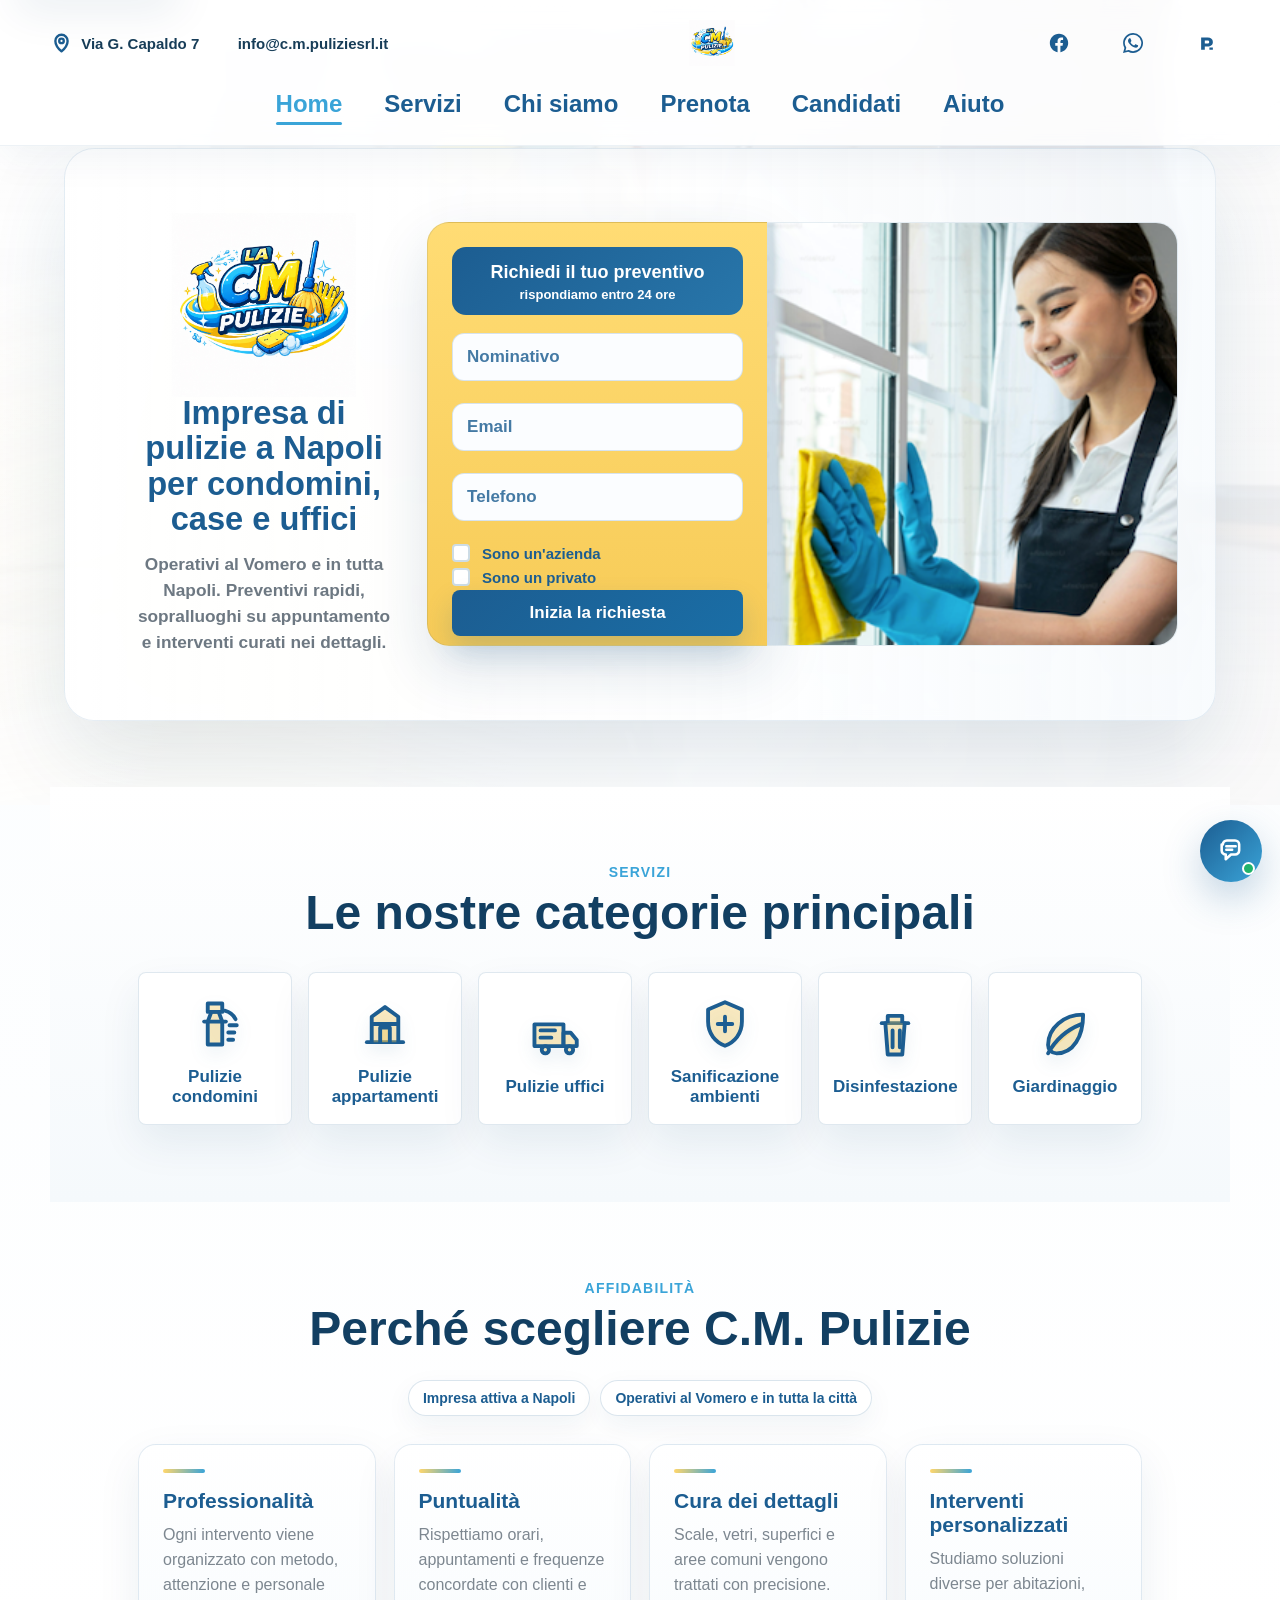
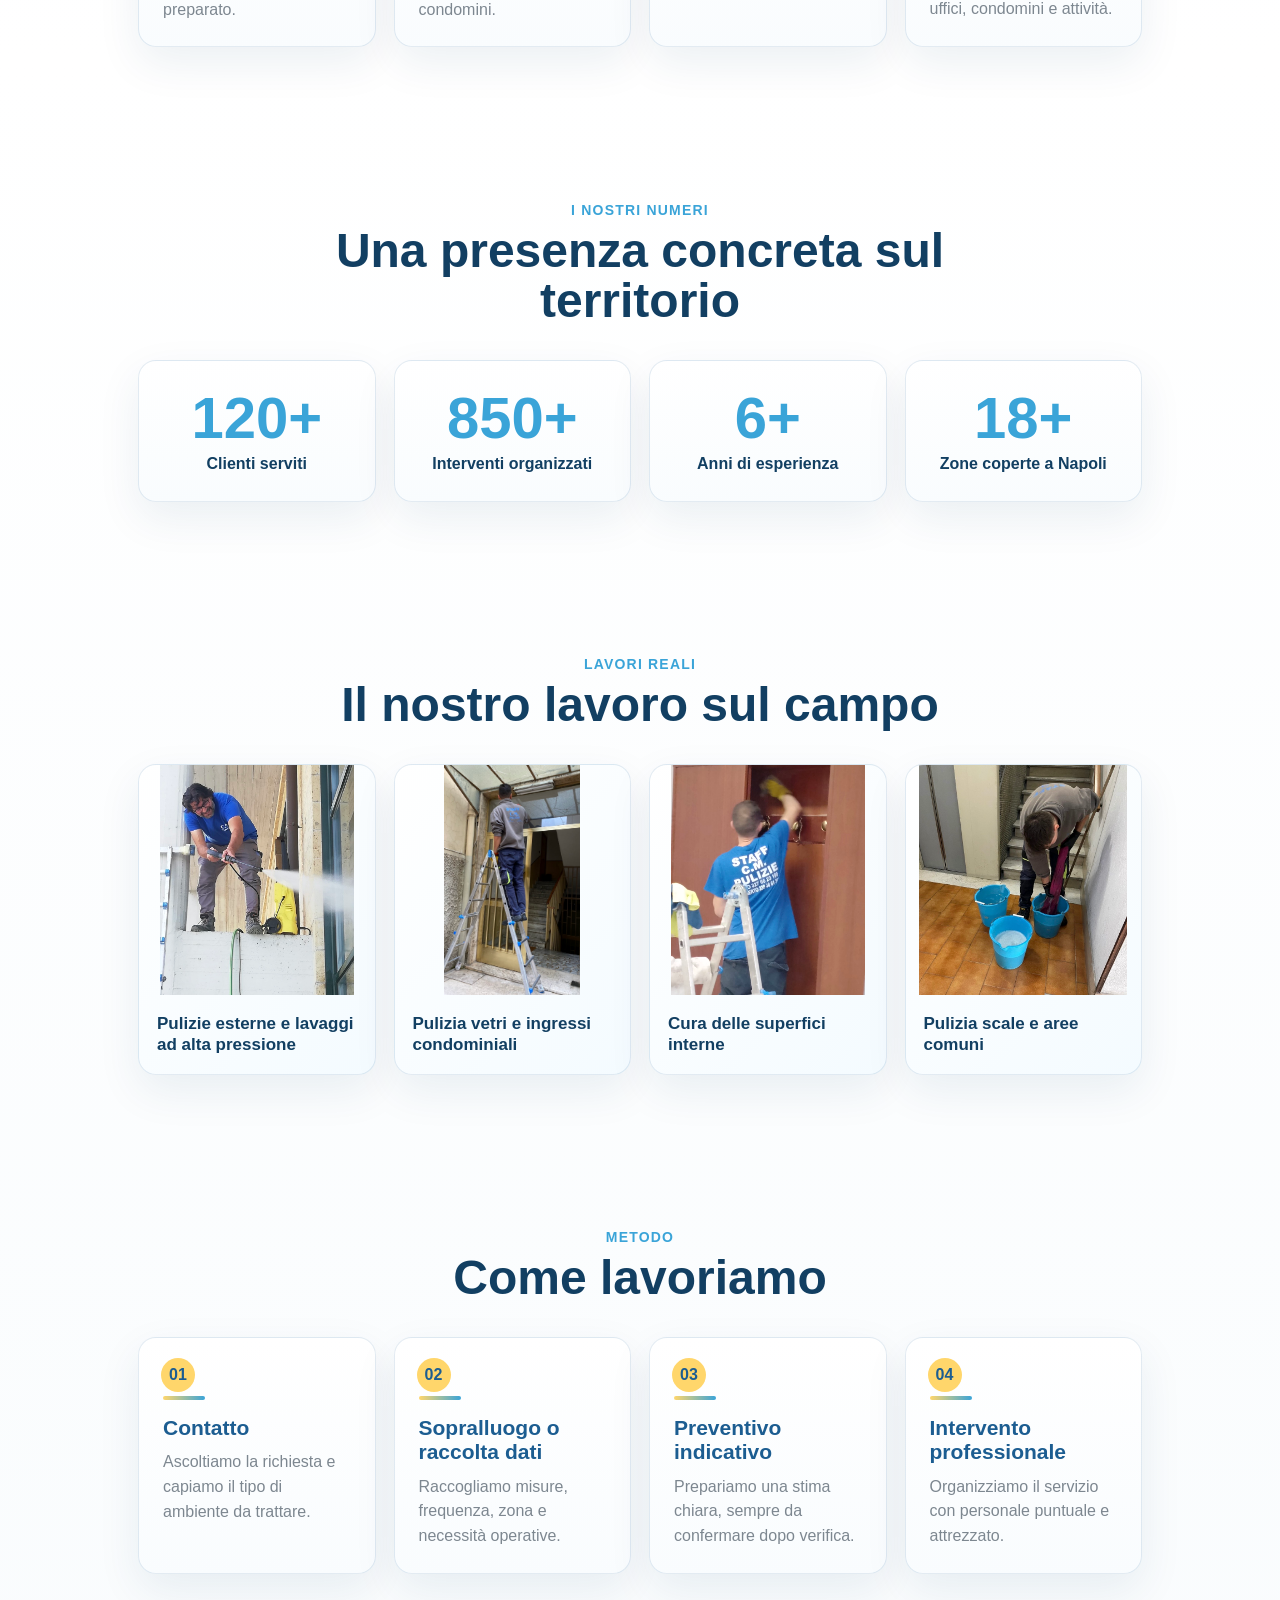
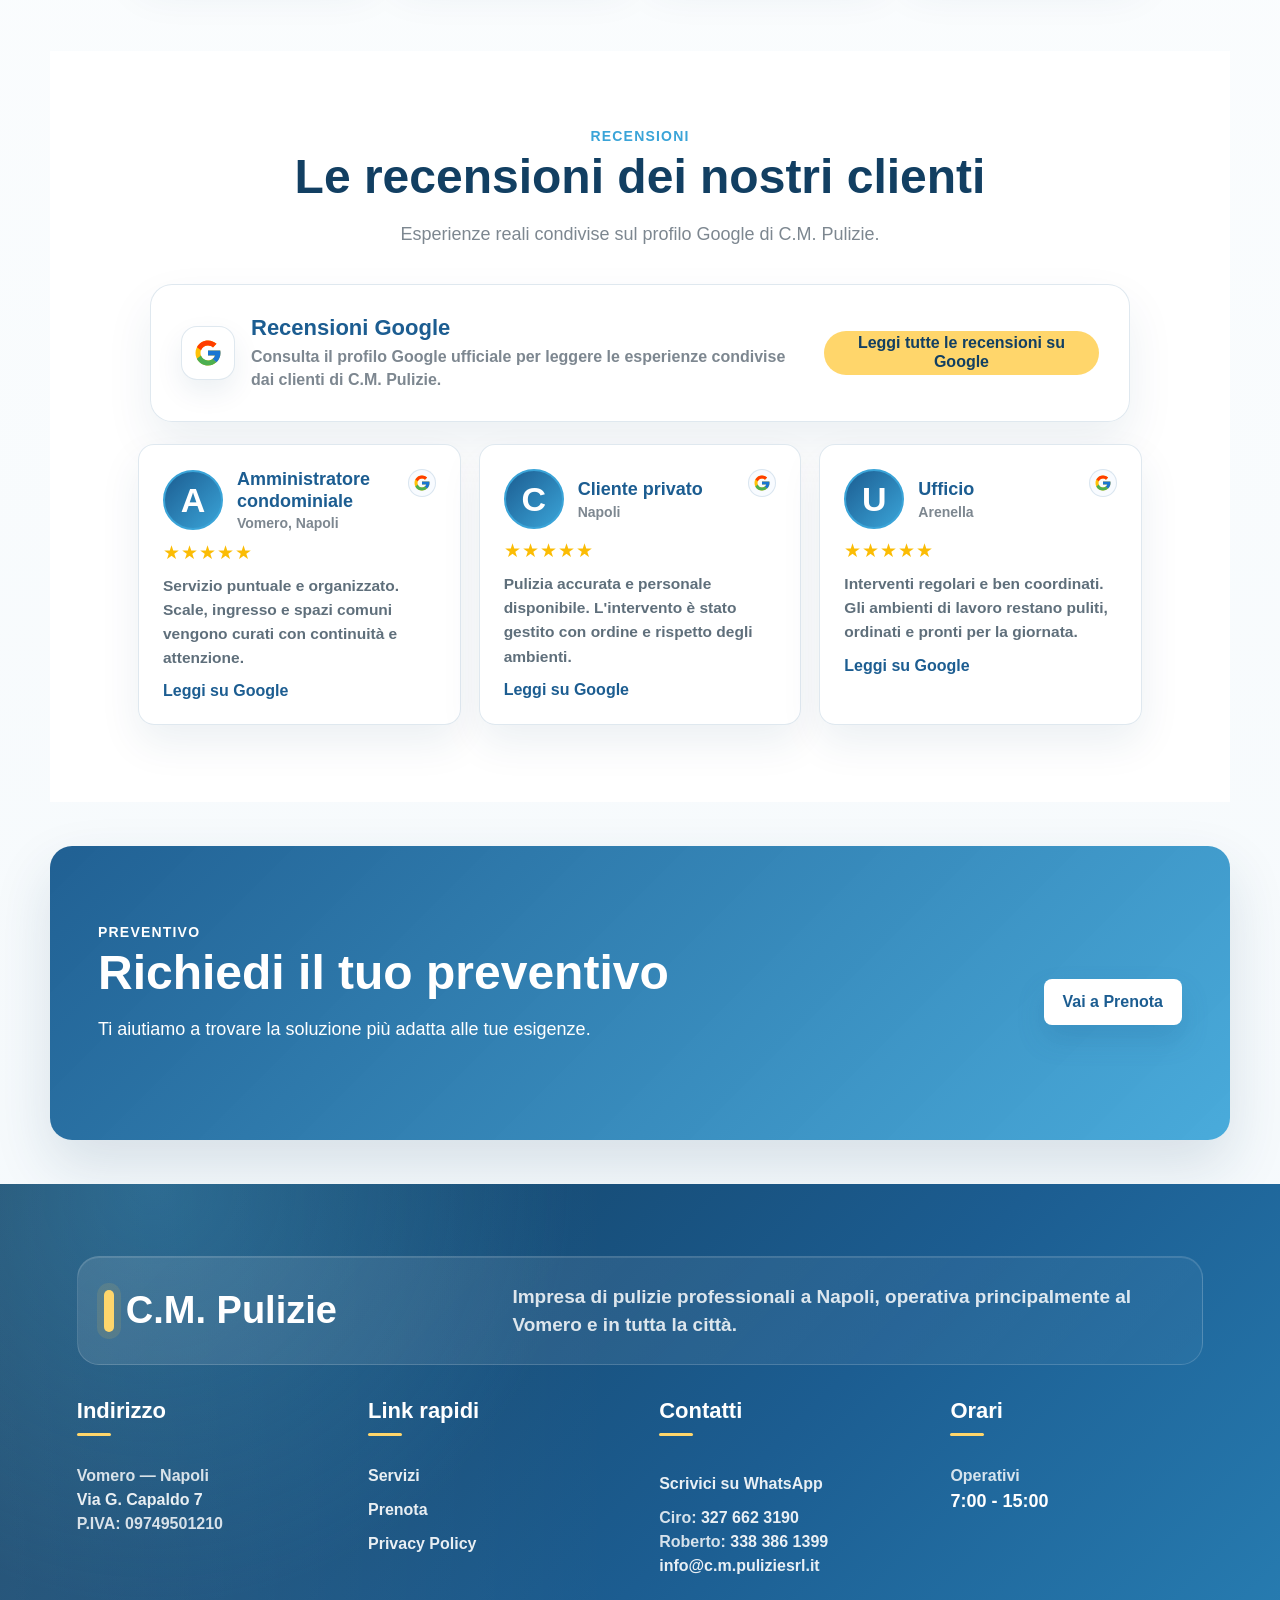
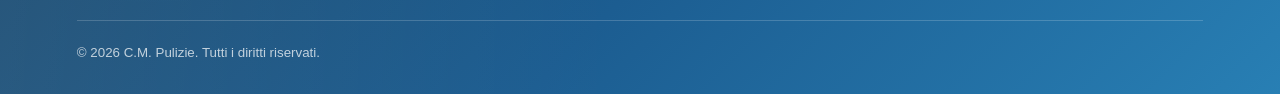
==== commit 7d8ef189: "Aggiungi recensioni e uniforma icone social" ====
--- a/index.html
+++ b/index.html
@@ -185,6 +185,47 @@
           <a href="https://share.google/IhgWBgoqe21N4Gkul" data-google-reviews-link aria-label="Leggi tutte le recensioni Google di C.M. Pulizie" target="_blank" rel="noopener noreferrer">Leggi tutte le recensioni su Google</a>
         </div>
       </div>
+      <div class="testimonials-grid google-style-reviews" aria-label="Recensioni clienti C.M. Pulizie">
+        <article class="google-review-card">
+          <div class="google-review-head">
+            <span class="initial-avatar" aria-hidden="true">A</span>
+            <div>
+              <strong>Amministratore condominiale</strong>
+              <span>Vomero, Napoli</span>
+            </div>
+            <span class="google-mini" aria-hidden="true"><img class="google-icon" src="assets/brands/google-g.svg" alt="" width="18" height="18" /></span>
+          </div>
+          <div class="google-stars" aria-label="Valutazione: 5 stelle su 5">★★★★★</div>
+          <p class="review-comment">Servizio puntuale e organizzato. Scale, ingresso e spazi comuni vengono curati con continuit&agrave; e attenzione.</p>
+          <a class="google-read-link" href="https://share.google/IhgWBgoqe21N4Gkul" target="_blank" rel="noopener noreferrer">Leggi su Google</a>
+        </article>
+        <article class="google-review-card">
+          <div class="google-review-head">
+            <span class="initial-avatar" aria-hidden="true">C</span>
+            <div>
+              <strong>Cliente privato</strong>
+              <span>Napoli</span>
+            </div>
+            <span class="google-mini" aria-hidden="true"><img class="google-icon" src="assets/brands/google-g.svg" alt="" width="18" height="18" /></span>
+          </div>
+          <div class="google-stars" aria-label="Valutazione: 5 stelle su 5">★★★★★</div>
+          <p class="review-comment">Pulizia accurata e personale disponibile. L'intervento &egrave; stato gestito con ordine e rispetto degli ambienti.</p>
+          <a class="google-read-link" href="https://share.google/IhgWBgoqe21N4Gkul" target="_blank" rel="noopener noreferrer">Leggi su Google</a>
+        </article>
+        <article class="google-review-card">
+          <div class="google-review-head">
+            <span class="initial-avatar" aria-hidden="true">U</span>
+            <div>
+              <strong>Ufficio</strong>
+              <span>Arenella</span>
+            </div>
+            <span class="google-mini" aria-hidden="true"><img class="google-icon" src="assets/brands/google-g.svg" alt="" width="18" height="18" /></span>
+          </div>
+          <div class="google-stars" aria-label="Valutazione: 5 stelle su 5">★★★★★</div>
+          <p class="review-comment">Interventi regolari e ben coordinati. Gli ambienti di lavoro restano puliti, ordinati e pronti per la giornata.</p>
+          <a class="google-read-link" href="https://share.google/IhgWBgoqe21N4Gkul" target="_blank" rel="noopener noreferrer">Leggi su Google</a>
+        </article>
+      </div>
     </section>
 
     <section class="content-section final-cta reveal" aria-labelledby="home-cta-title">
--- a/style.css
+++ b/style.css
@@ -140,6 +140,7 @@
 .social-list a {
   display: inline-grid;
   place-items: center;
+  width: 44px;
   min-width: 44px;
   height: 44px;
   border-radius: 999px;
@@ -154,9 +155,14 @@
 
 .social-icon {
   display: block;
-  width: 25px;
-  height: 25px;
+  width: 22px;
+  height: 22px;
   fill: currentColor;
+}
+
+.social-icon-whatsapp {
+  width: 20px;
+  height: 20px;
 }
 
 .social-list .facebook-link,
@@ -171,8 +177,8 @@
 }
 
 .social-icon-pagine-gialle {
-  width: 29px;
-  height: 29px;
+  width: 22px;
+  height: 22px;
   border-radius: 7px;
 }
 
@@ -1453,6 +1459,7 @@
 }
 
 .social-list a {
+  width: 44px;
   min-width: 44px;
   height: 44px;
   color: var(--blue);
@@ -1465,8 +1472,13 @@
 }
 
 .social-icon {
-  width: 25px;
-  height: 25px;
+  width: 22px;
+  height: 22px;
+}
+
+.social-icon-whatsapp {
+  width: 20px;
+  height: 20px;
 }
 
 .main-menu {
@@ -2136,6 +2148,11 @@
   .social-icon {
     width: 22px;
     height: 22px;
+  }
+
+  .social-icon-whatsapp {
+    width: 20px;
+    height: 20px;
   }
 
   .main-menu {
@@ -2781,9 +2798,12 @@
 }
 
 .google-review-head .initial-avatar {
-  width: 56px;
-  height: 56px;
-  font-size: 28px;
+  width: 60px;
+  height: 60px;
+  margin: 0;
+  color: var(--white);
+  font-size: 34px;
+  line-height: 1;
 }
 
 .google-review-head strong {
@@ -2795,7 +2815,7 @@
   overflow-wrap: anywhere;
 }
 
-.google-review-head span:not(.google-mini) {
+.google-review-head span:not(.google-mini):not(.initial-avatar) {
   display: block;
   margin-top: 3px;
   color: var(--grey);
@@ -2845,13 +2865,13 @@
 .initial-avatar {
   display: grid;
   place-items: center;
-  width: 56px;
-  height: 56px;
+  width: 60px;
+  height: 60px;
   border: 2px solid var(--cyan);
   border-radius: 50%;
   color: var(--white);
   background: linear-gradient(135deg, var(--blue), var(--cyan));
-  font-size: 28px;
+  font-size: 34px;
   font-weight: 900;
   line-height: 1;
   text-align: center;
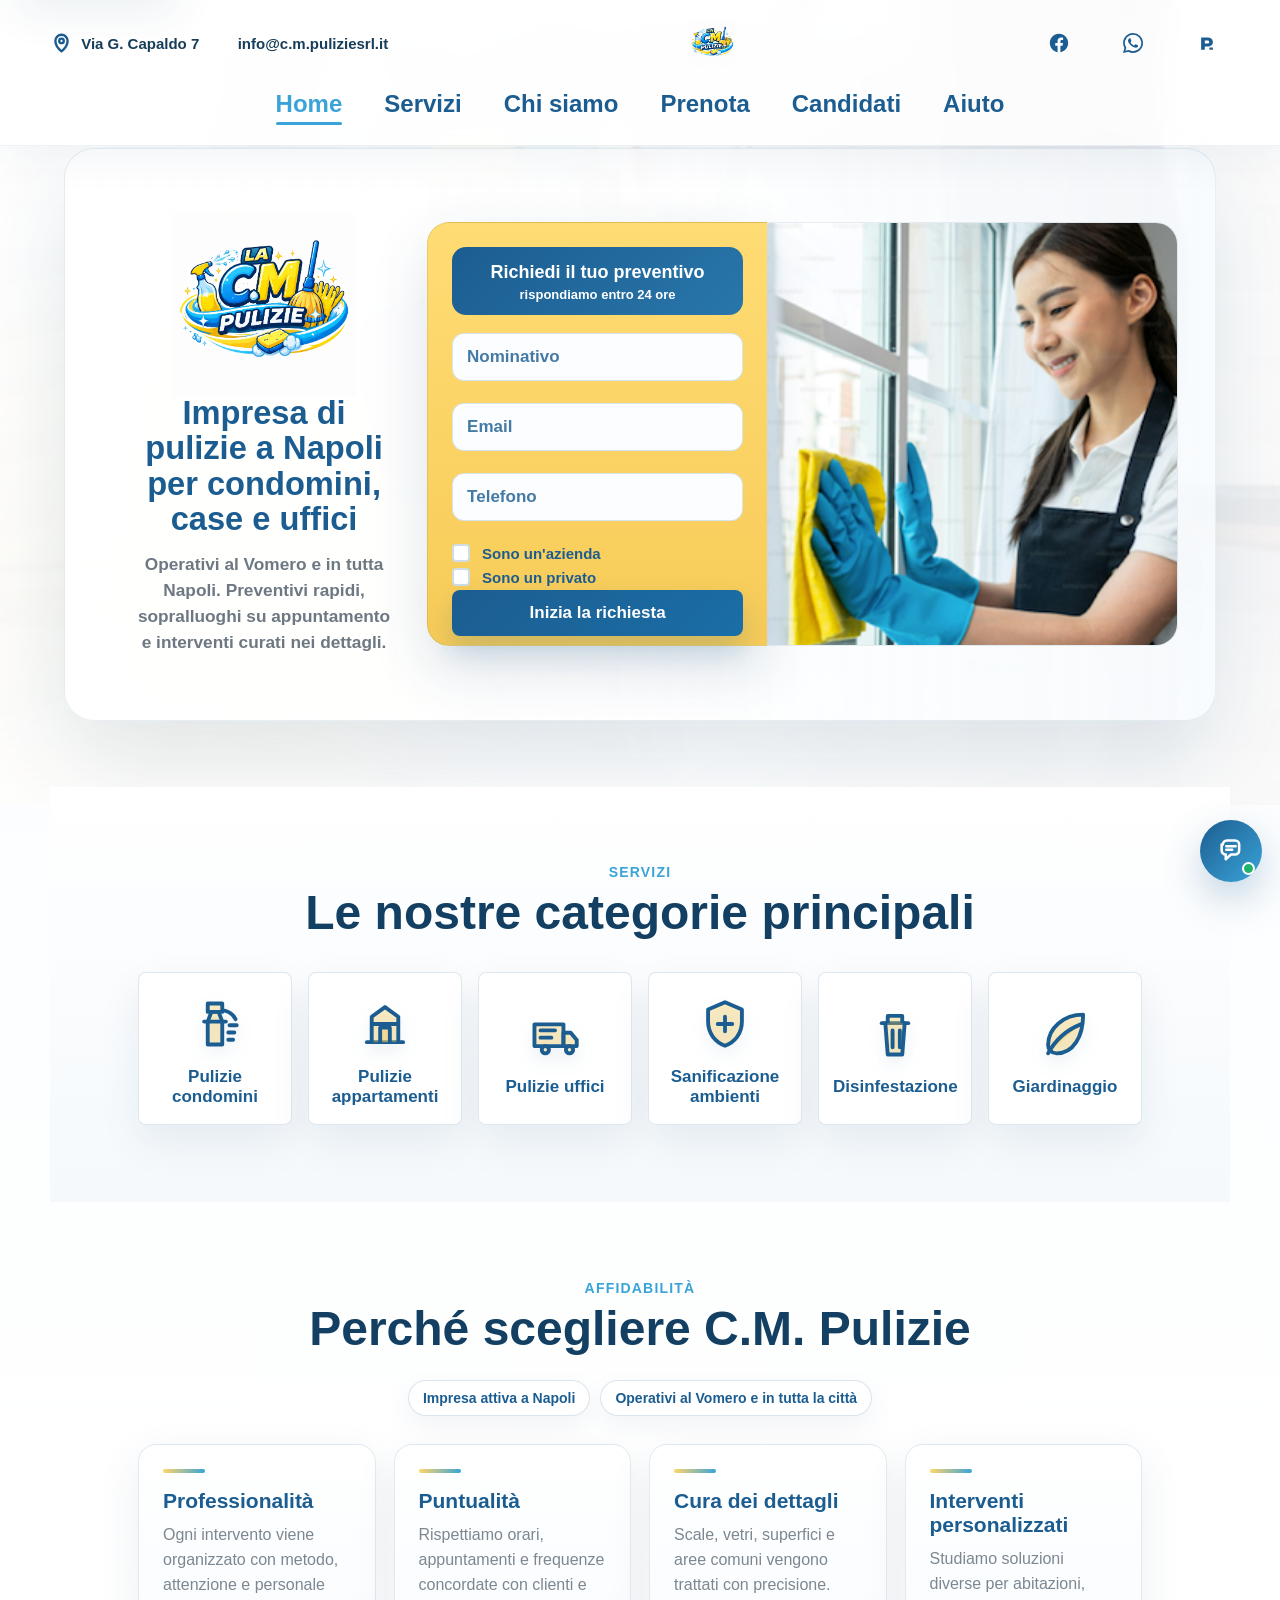
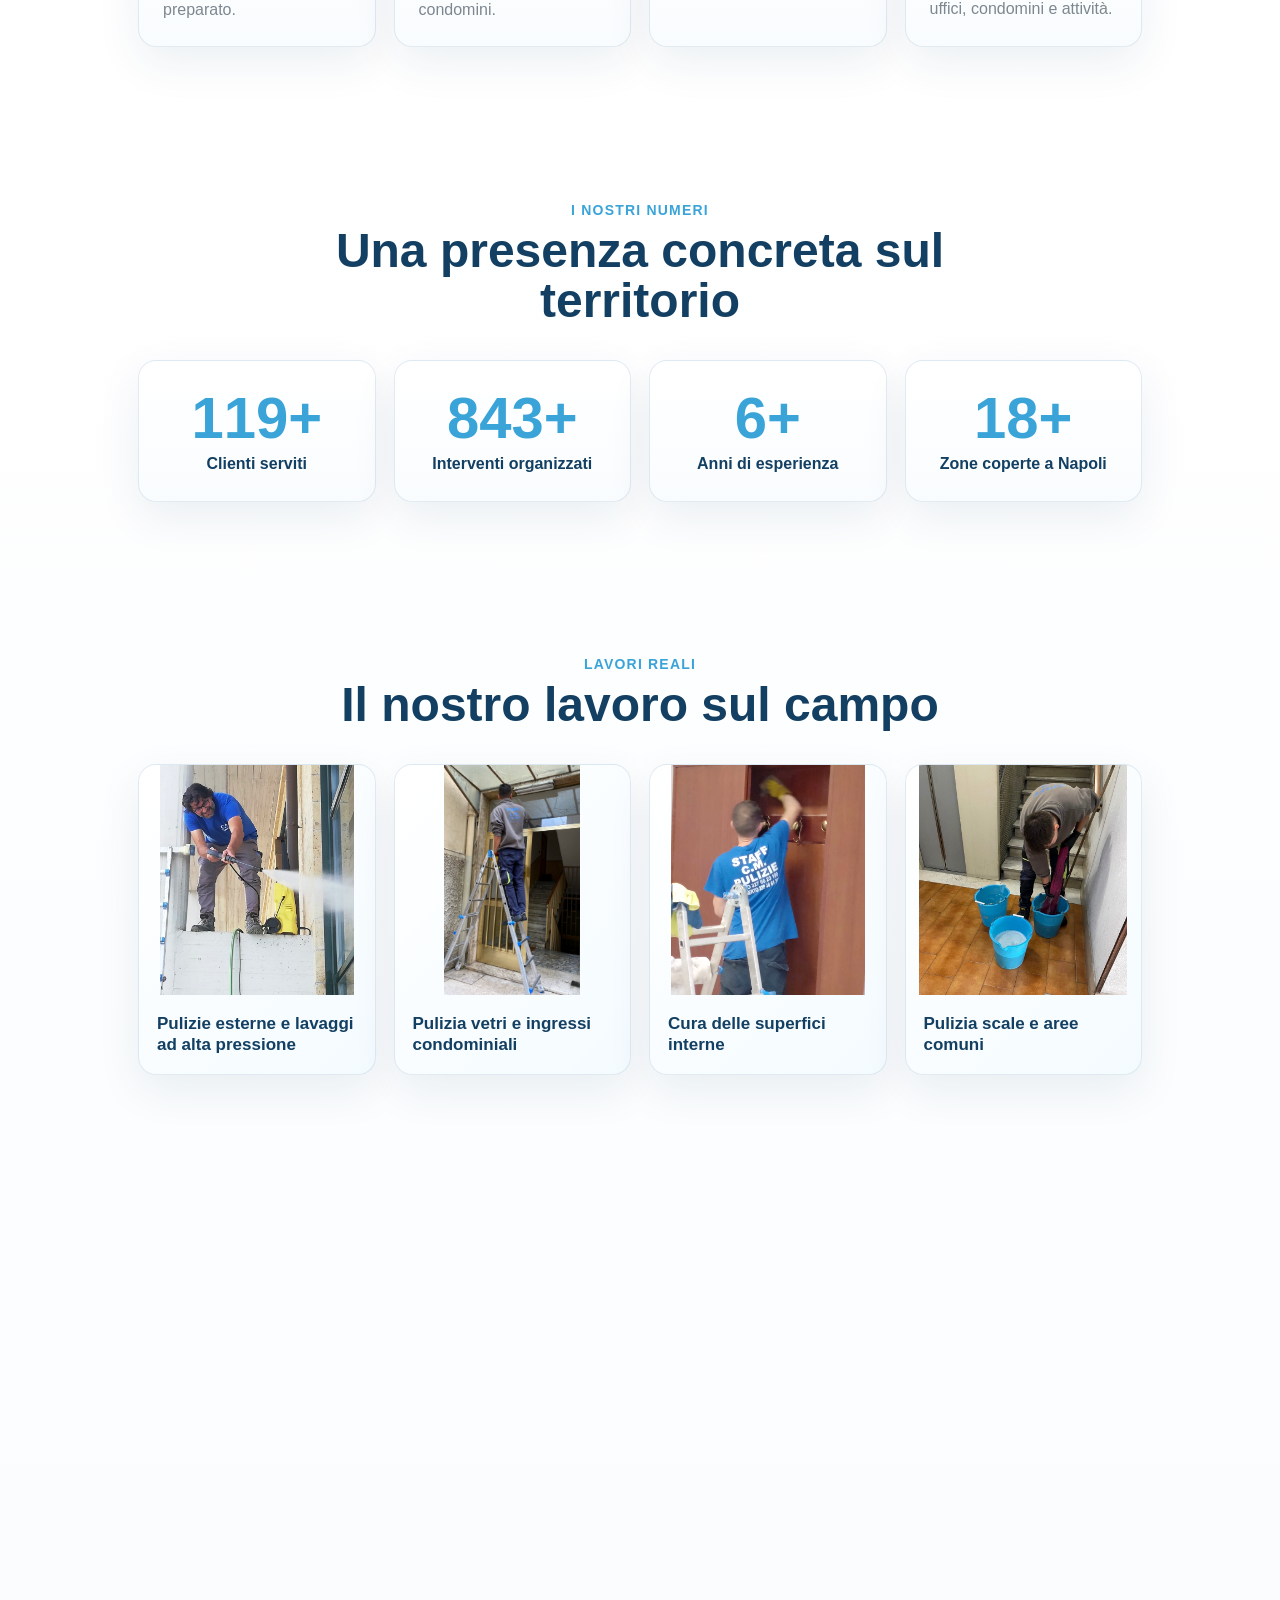
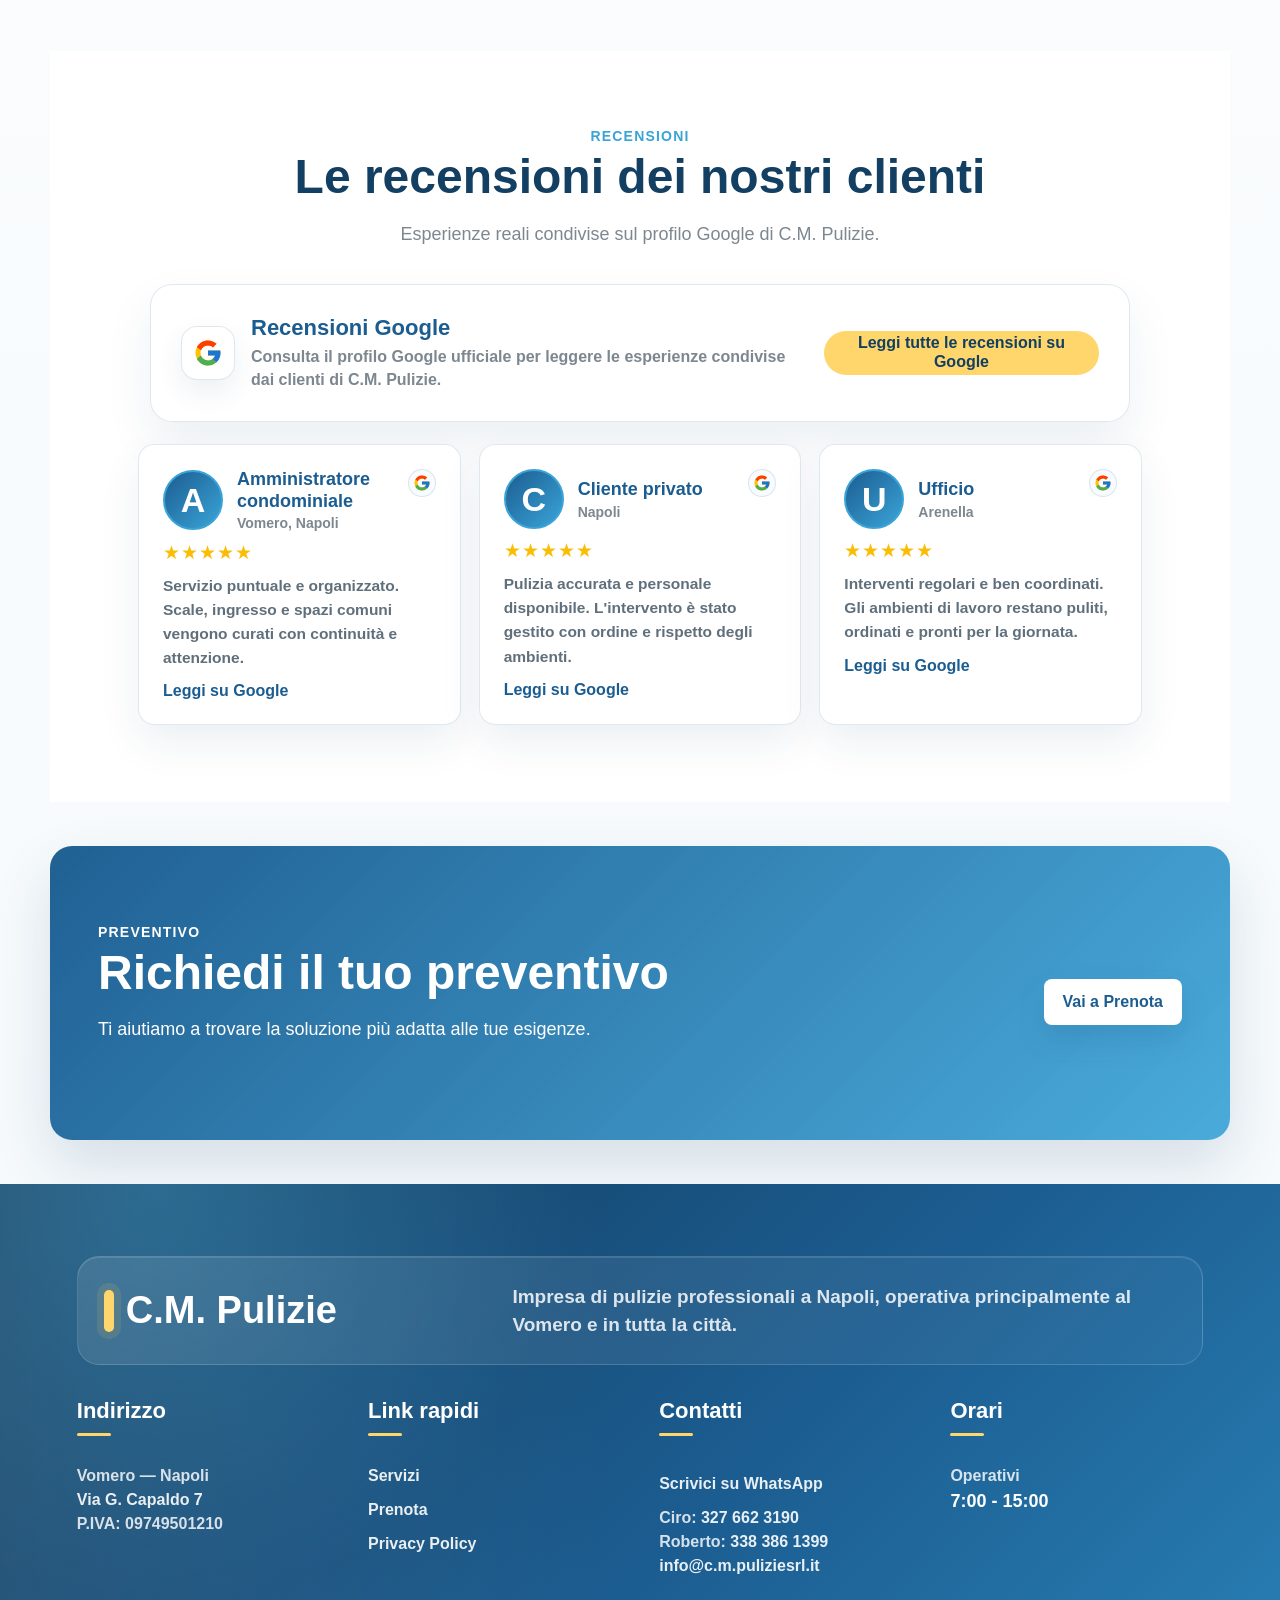
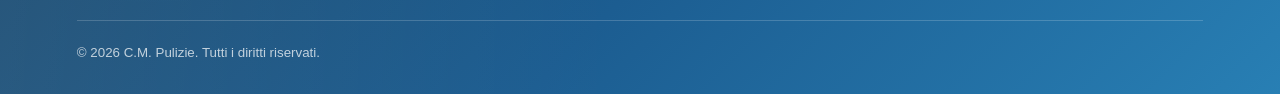
==== commit c53179d6: "Rifinisci preventivo e accessibilita recensioni" ====
--- a/index.html
+++ b/index.html
@@ -175,7 +175,7 @@
       </div>
       <div class="google-review-panel google-review-panel-single">
         <div class="google-review-intro">
-          <span class="google-mark" aria-hidden="true"><img class="google-icon" src="assets/brands/google-g.svg" alt="" width="30" height="30" /></span>
+          <span class="google-mark" aria-hidden="true"><img class="google-icon" src="assets/brands/google-g.svg" alt="" aria-hidden="true" width="30" height="30" /></span>
           <div>
             <strong>Recensioni Google</strong>
             <p>Consulta il profilo Google ufficiale per leggere le esperienze condivise dai clienti di C.M. Pulizie.</p>
@@ -193,7 +193,7 @@
               <strong>Amministratore condominiale</strong>
               <span>Vomero, Napoli</span>
             </div>
-            <span class="google-mini" aria-hidden="true"><img class="google-icon" src="assets/brands/google-g.svg" alt="" width="18" height="18" /></span>
+            <span class="google-mini" aria-hidden="true"><img class="google-icon" src="assets/brands/google-g.svg" alt="" aria-hidden="true" width="18" height="18" /></span>
           </div>
           <div class="google-stars" aria-label="Valutazione: 5 stelle su 5">★★★★★</div>
           <p class="review-comment">Servizio puntuale e organizzato. Scale, ingresso e spazi comuni vengono curati con continuit&agrave; e attenzione.</p>
@@ -206,7 +206,7 @@
               <strong>Cliente privato</strong>
               <span>Napoli</span>
             </div>
-            <span class="google-mini" aria-hidden="true"><img class="google-icon" src="assets/brands/google-g.svg" alt="" width="18" height="18" /></span>
+            <span class="google-mini" aria-hidden="true"><img class="google-icon" src="assets/brands/google-g.svg" alt="" aria-hidden="true" width="18" height="18" /></span>
           </div>
           <div class="google-stars" aria-label="Valutazione: 5 stelle su 5">★★★★★</div>
           <p class="review-comment">Pulizia accurata e personale disponibile. L'intervento &egrave; stato gestito con ordine e rispetto degli ambienti.</p>
@@ -219,7 +219,7 @@
               <strong>Ufficio</strong>
               <span>Arenella</span>
             </div>
-            <span class="google-mini" aria-hidden="true"><img class="google-icon" src="assets/brands/google-g.svg" alt="" width="18" height="18" /></span>
+            <span class="google-mini" aria-hidden="true"><img class="google-icon" src="assets/brands/google-g.svg" alt="" aria-hidden="true" width="18" height="18" /></span>
           </div>
           <div class="google-stars" aria-label="Valutazione: 5 stelle su 5">★★★★★</div>
           <p class="review-comment">Interventi regolari e ben coordinati. Gli ambienti di lavoro restano puliti, ordinati e pronti per la giornata.</p>
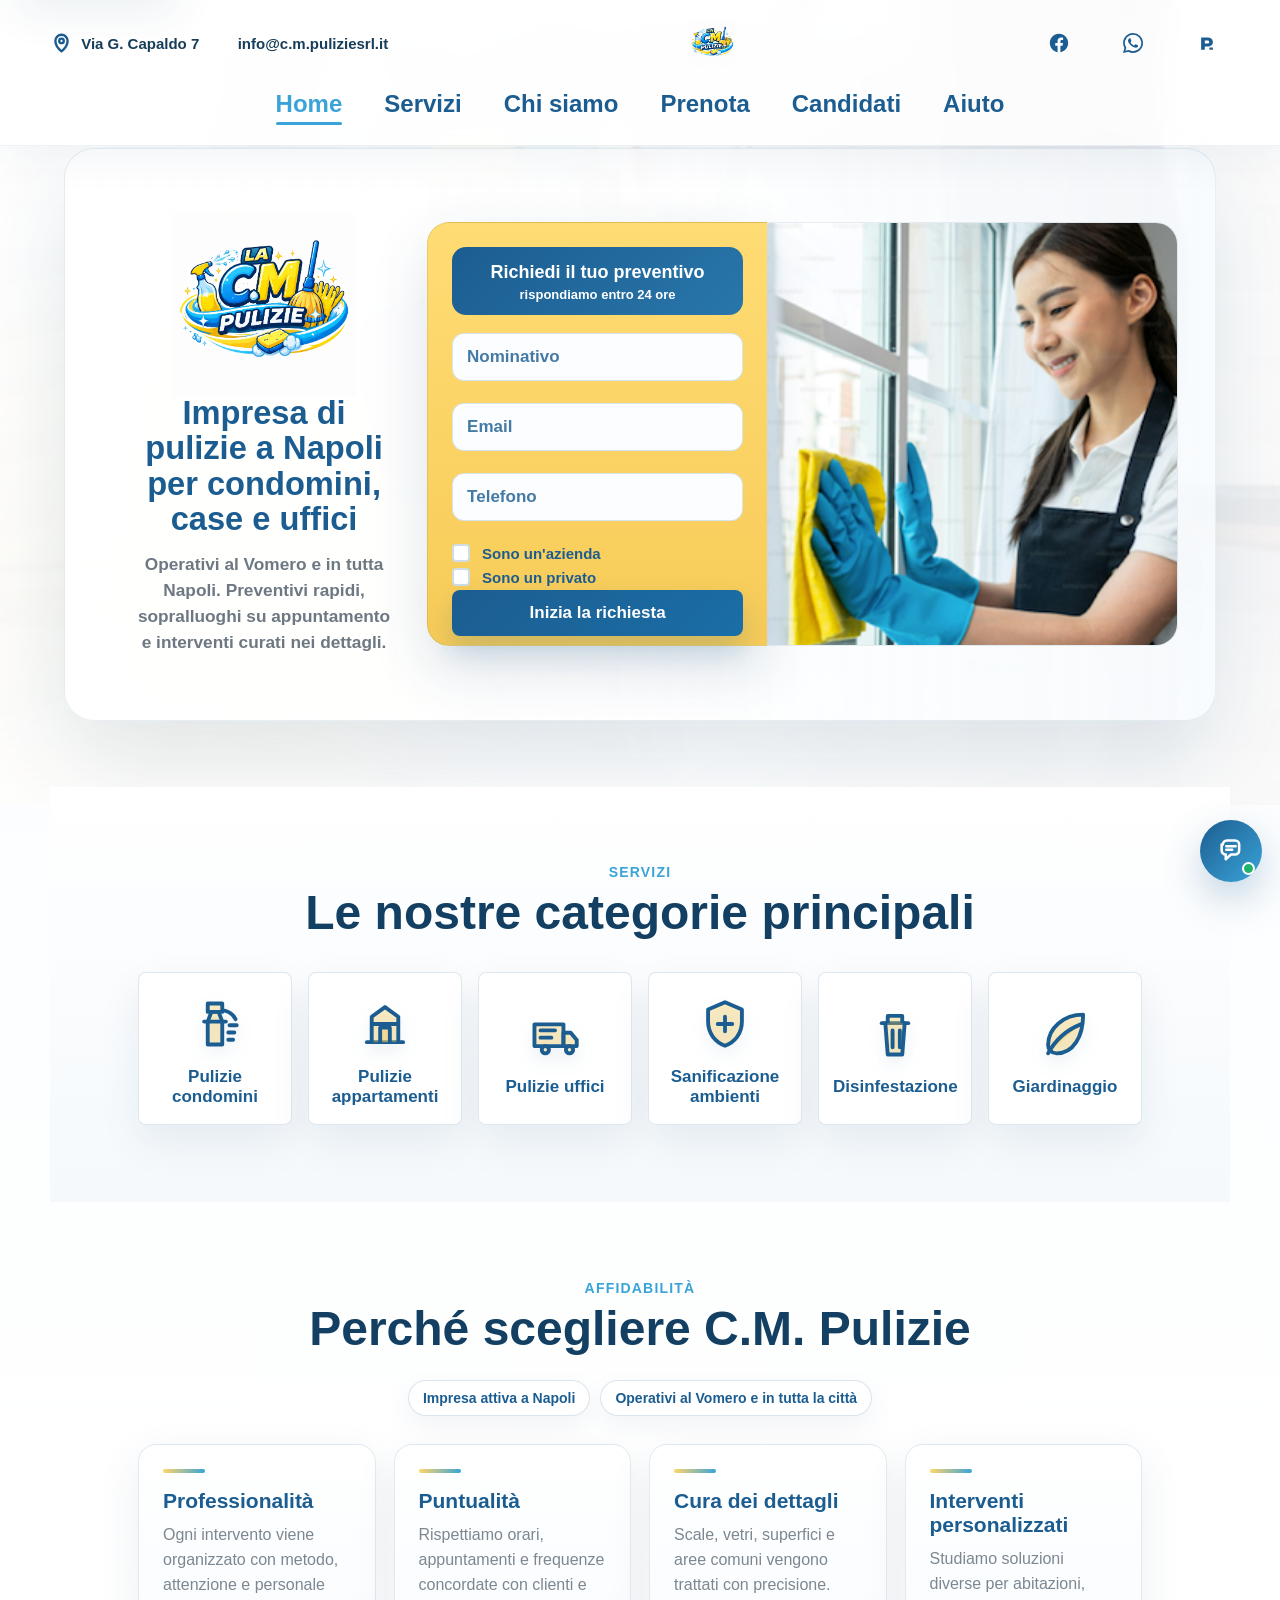
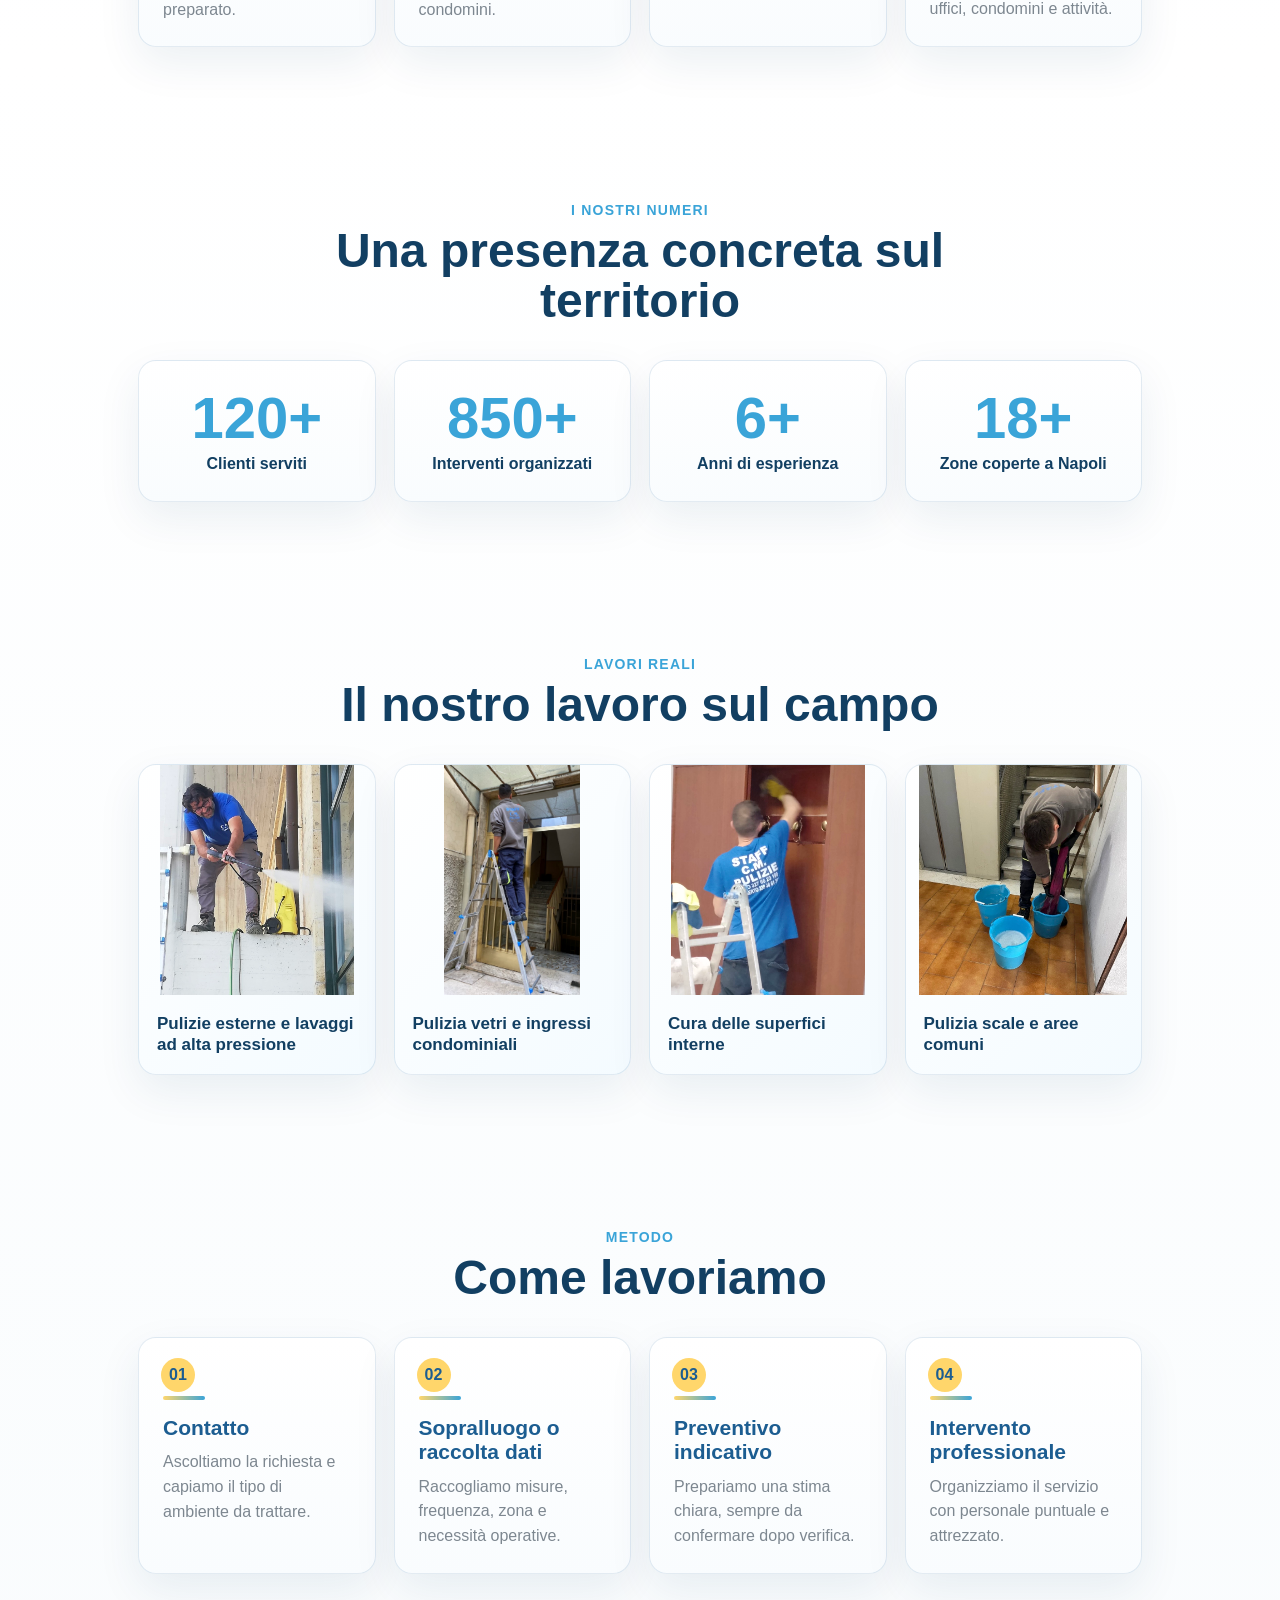
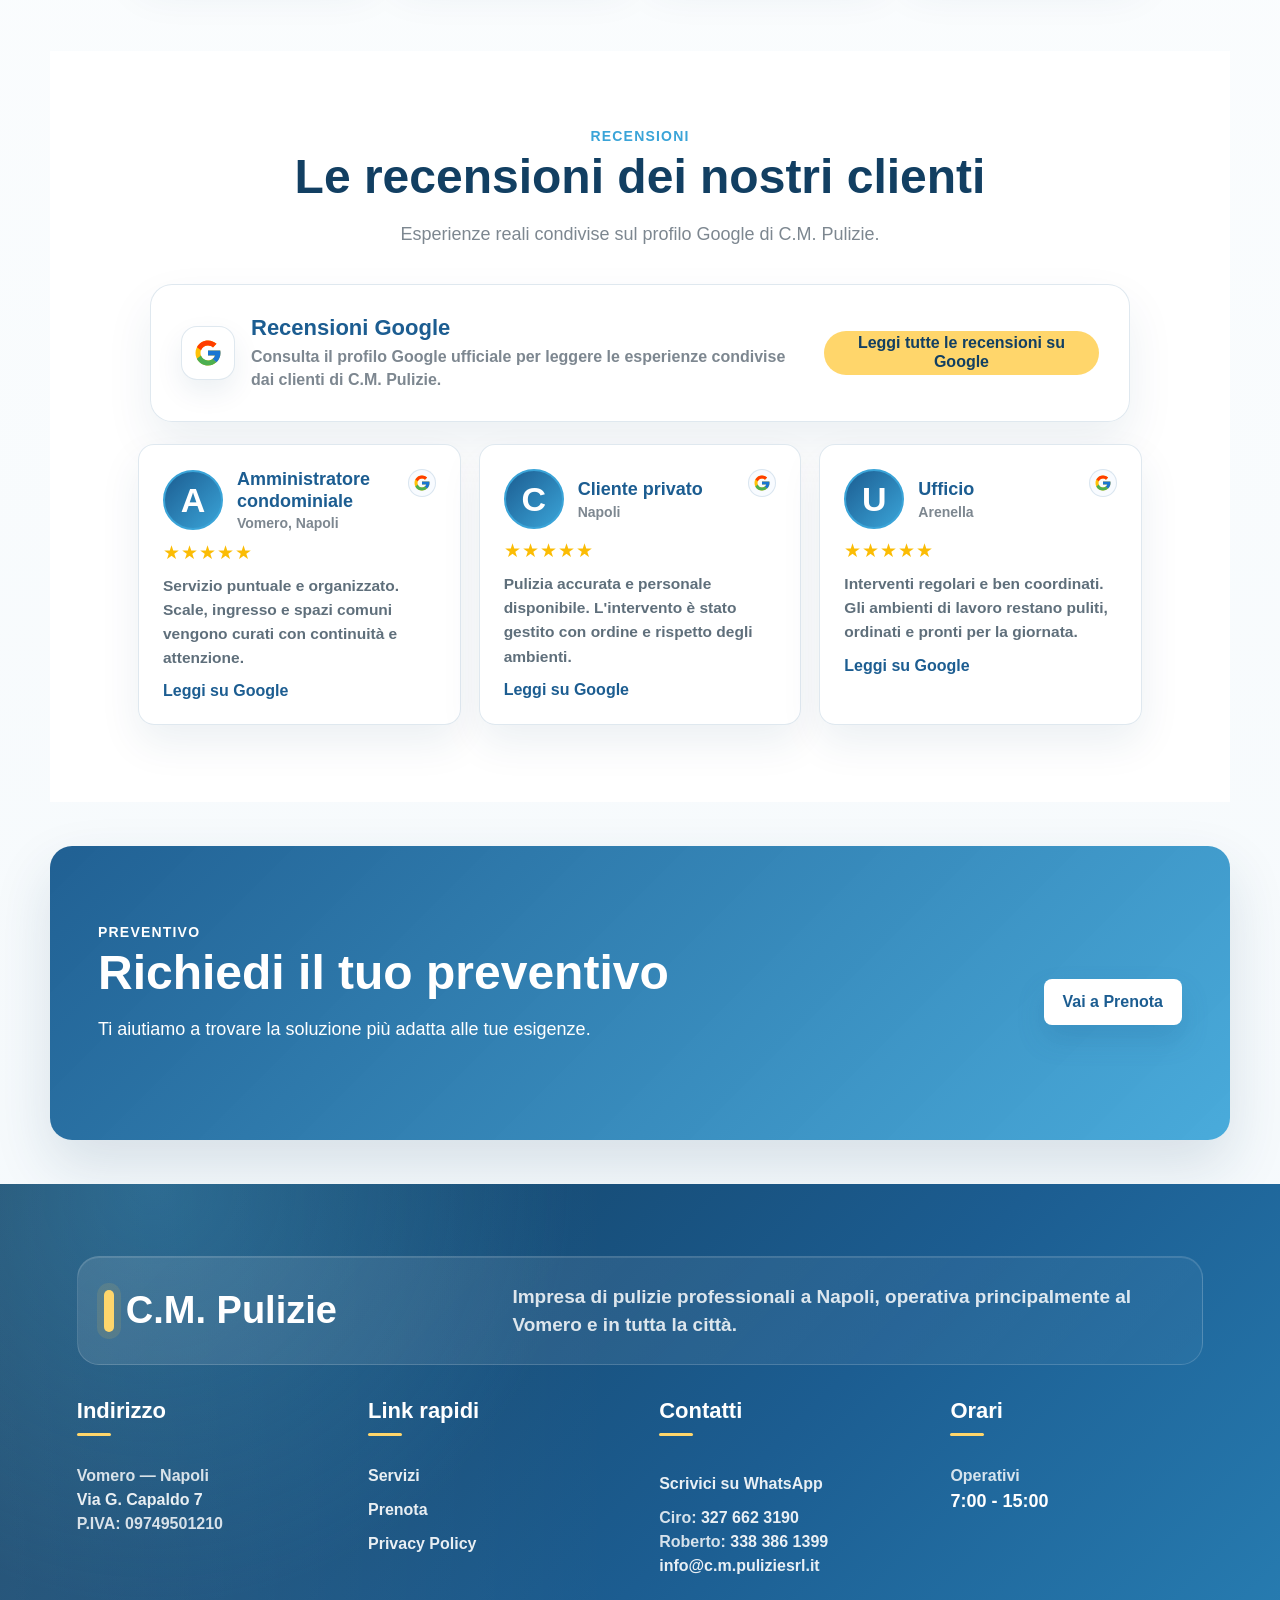
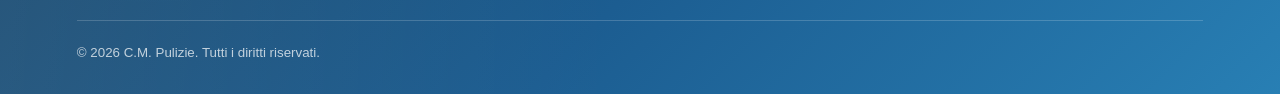
==== commit 33956026: "Aggiorna link recensioni Google" ====
--- a/index.html
+++ b/index.html
@@ -182,7 +182,7 @@
           </div>
         </div>
         <div class="google-review-actions">
-          <a href="https://share.google/IhgWBgoqe21N4Gkul" data-google-reviews-link aria-label="Leggi tutte le recensioni Google di C.M. Pulizie" target="_blank" rel="noopener noreferrer">Leggi tutte le recensioni su Google</a>
+          <a href="https://www.google.com/search?client=ms-opera-touch-iphone&amp;hs=nh6p&amp;sca_esv=25bb37eb50603e0c&amp;espv=1&amp;channel=new&amp;hl=it-IT&amp;uds=AJ5uw1_a2D0D09lxm8gpKKOTUn4r7WzSgXPw8vZp-ZKBAgd1k-ayGX4w34iN71tNSY4IqzRjIQ2NvM6Ebv10LZqWjFY4t-2JYLdEZaZXG9pF6aYMixV8RVZDSVJbQ4N96T386ExL0ggFrkV3YWWQB8oiuHXLtrFyIn6wMATP4jJO-6MS7sJmjWI&amp;q=C.M.+Pulizie+Recensioni&amp;si=APenkKm7iecQ4G6P-TsbSMFKIQtv3EFIqRAFw-i8uEbk55Z-_2I8qmC2BIDCDjXqkyDwndaRZtejePzDh7IX2dUWSBtkuCLwvtGi-Oew2PjWV-1B3exQSlfo6V3wbjEsu3HvXYlkuw5Z&amp;sa=X&amp;ved=2ahUKEwjqi_CH_ZOVAxV4gv0HHTc_MYcQ_4MLegQILhAO&amp;biw=963&amp;bih=704&amp;dpr=1.25" data-google-reviews-link aria-label="Leggi tutte le recensioni Google di C.M. Pulizie" target="_blank" rel="noopener noreferrer">Leggi tutte le recensioni su Google</a>
         </div>
       </div>
       <div class="testimonials-grid google-style-reviews" aria-label="Recensioni clienti C.M. Pulizie">
@@ -197,7 +197,7 @@
           </div>
           <div class="google-stars" aria-label="Valutazione: 5 stelle su 5">★★★★★</div>
           <p class="review-comment">Servizio puntuale e organizzato. Scale, ingresso e spazi comuni vengono curati con continuit&agrave; e attenzione.</p>
-          <a class="google-read-link" href="https://share.google/IhgWBgoqe21N4Gkul" target="_blank" rel="noopener noreferrer">Leggi su Google</a>
+          <a class="google-read-link" href="https://www.google.com/search?client=ms-opera-touch-iphone&amp;hs=nh6p&amp;sca_esv=25bb37eb50603e0c&amp;espv=1&amp;channel=new&amp;hl=it-IT&amp;uds=AJ5uw1_a2D0D09lxm8gpKKOTUn4r7WzSgXPw8vZp-ZKBAgd1k-ayGX4w34iN71tNSY4IqzRjIQ2NvM6Ebv10LZqWjFY4t-2JYLdEZaZXG9pF6aYMixV8RVZDSVJbQ4N96T386ExL0ggFrkV3YWWQB8oiuHXLtrFyIn6wMATP4jJO-6MS7sJmjWI&amp;q=C.M.+Pulizie+Recensioni&amp;si=APenkKm7iecQ4G6P-TsbSMFKIQtv3EFIqRAFw-i8uEbk55Z-_2I8qmC2BIDCDjXqkyDwndaRZtejePzDh7IX2dUWSBtkuCLwvtGi-Oew2PjWV-1B3exQSlfo6V3wbjEsu3HvXYlkuw5Z&amp;sa=X&amp;ved=2ahUKEwjqi_CH_ZOVAxV4gv0HHTc_MYcQ_4MLegQILhAO&amp;biw=963&amp;bih=704&amp;dpr=1.25" target="_blank" rel="noopener noreferrer">Leggi su Google</a>
         </article>
         <article class="google-review-card">
           <div class="google-review-head">
@@ -210,7 +210,7 @@
           </div>
           <div class="google-stars" aria-label="Valutazione: 5 stelle su 5">★★★★★</div>
           <p class="review-comment">Pulizia accurata e personale disponibile. L'intervento &egrave; stato gestito con ordine e rispetto degli ambienti.</p>
-          <a class="google-read-link" href="https://share.google/IhgWBgoqe21N4Gkul" target="_blank" rel="noopener noreferrer">Leggi su Google</a>
+          <a class="google-read-link" href="https://www.google.com/search?client=ms-opera-touch-iphone&amp;hs=nh6p&amp;sca_esv=25bb37eb50603e0c&amp;espv=1&amp;channel=new&amp;hl=it-IT&amp;uds=AJ5uw1_a2D0D09lxm8gpKKOTUn4r7WzSgXPw8vZp-ZKBAgd1k-ayGX4w34iN71tNSY4IqzRjIQ2NvM6Ebv10LZqWjFY4t-2JYLdEZaZXG9pF6aYMixV8RVZDSVJbQ4N96T386ExL0ggFrkV3YWWQB8oiuHXLtrFyIn6wMATP4jJO-6MS7sJmjWI&amp;q=C.M.+Pulizie+Recensioni&amp;si=APenkKm7iecQ4G6P-TsbSMFKIQtv3EFIqRAFw-i8uEbk55Z-_2I8qmC2BIDCDjXqkyDwndaRZtejePzDh7IX2dUWSBtkuCLwvtGi-Oew2PjWV-1B3exQSlfo6V3wbjEsu3HvXYlkuw5Z&amp;sa=X&amp;ved=2ahUKEwjqi_CH_ZOVAxV4gv0HHTc_MYcQ_4MLegQILhAO&amp;biw=963&amp;bih=704&amp;dpr=1.25" target="_blank" rel="noopener noreferrer">Leggi su Google</a>
         </article>
         <article class="google-review-card">
           <div class="google-review-head">
@@ -223,7 +223,7 @@
           </div>
           <div class="google-stars" aria-label="Valutazione: 5 stelle su 5">★★★★★</div>
           <p class="review-comment">Interventi regolari e ben coordinati. Gli ambienti di lavoro restano puliti, ordinati e pronti per la giornata.</p>
-          <a class="google-read-link" href="https://share.google/IhgWBgoqe21N4Gkul" target="_blank" rel="noopener noreferrer">Leggi su Google</a>
+          <a class="google-read-link" href="https://www.google.com/search?client=ms-opera-touch-iphone&amp;hs=nh6p&amp;sca_esv=25bb37eb50603e0c&amp;espv=1&amp;channel=new&amp;hl=it-IT&amp;uds=AJ5uw1_a2D0D09lxm8gpKKOTUn4r7WzSgXPw8vZp-ZKBAgd1k-ayGX4w34iN71tNSY4IqzRjIQ2NvM6Ebv10LZqWjFY4t-2JYLdEZaZXG9pF6aYMixV8RVZDSVJbQ4N96T386ExL0ggFrkV3YWWQB8oiuHXLtrFyIn6wMATP4jJO-6MS7sJmjWI&amp;q=C.M.+Pulizie+Recensioni&amp;si=APenkKm7iecQ4G6P-TsbSMFKIQtv3EFIqRAFw-i8uEbk55Z-_2I8qmC2BIDCDjXqkyDwndaRZtejePzDh7IX2dUWSBtkuCLwvtGi-Oew2PjWV-1B3exQSlfo6V3wbjEsu3HvXYlkuw5Z&amp;sa=X&amp;ved=2ahUKEwjqi_CH_ZOVAxV4gv0HHTc_MYcQ_4MLegQILhAO&amp;biw=963&amp;bih=704&amp;dpr=1.25" target="_blank" rel="noopener noreferrer">Leggi su Google</a>
         </article>
       </div>
     </section>
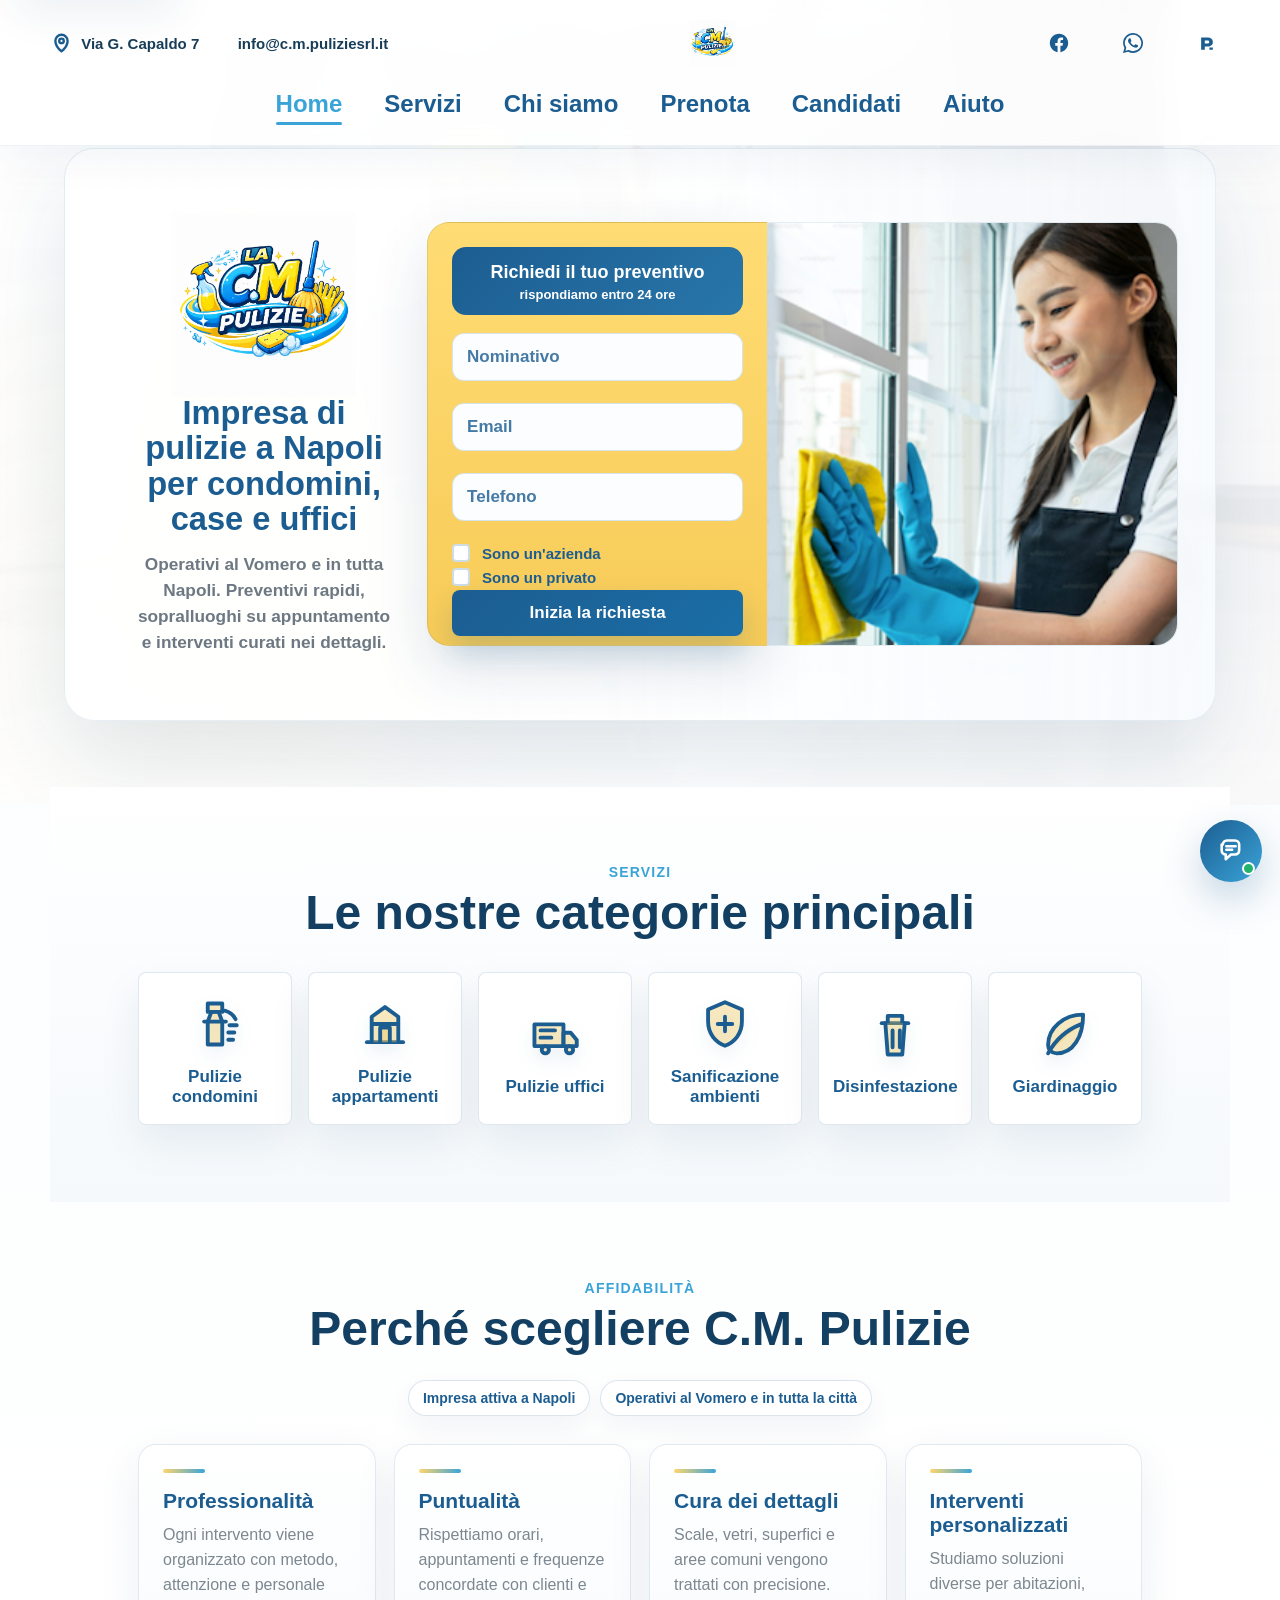
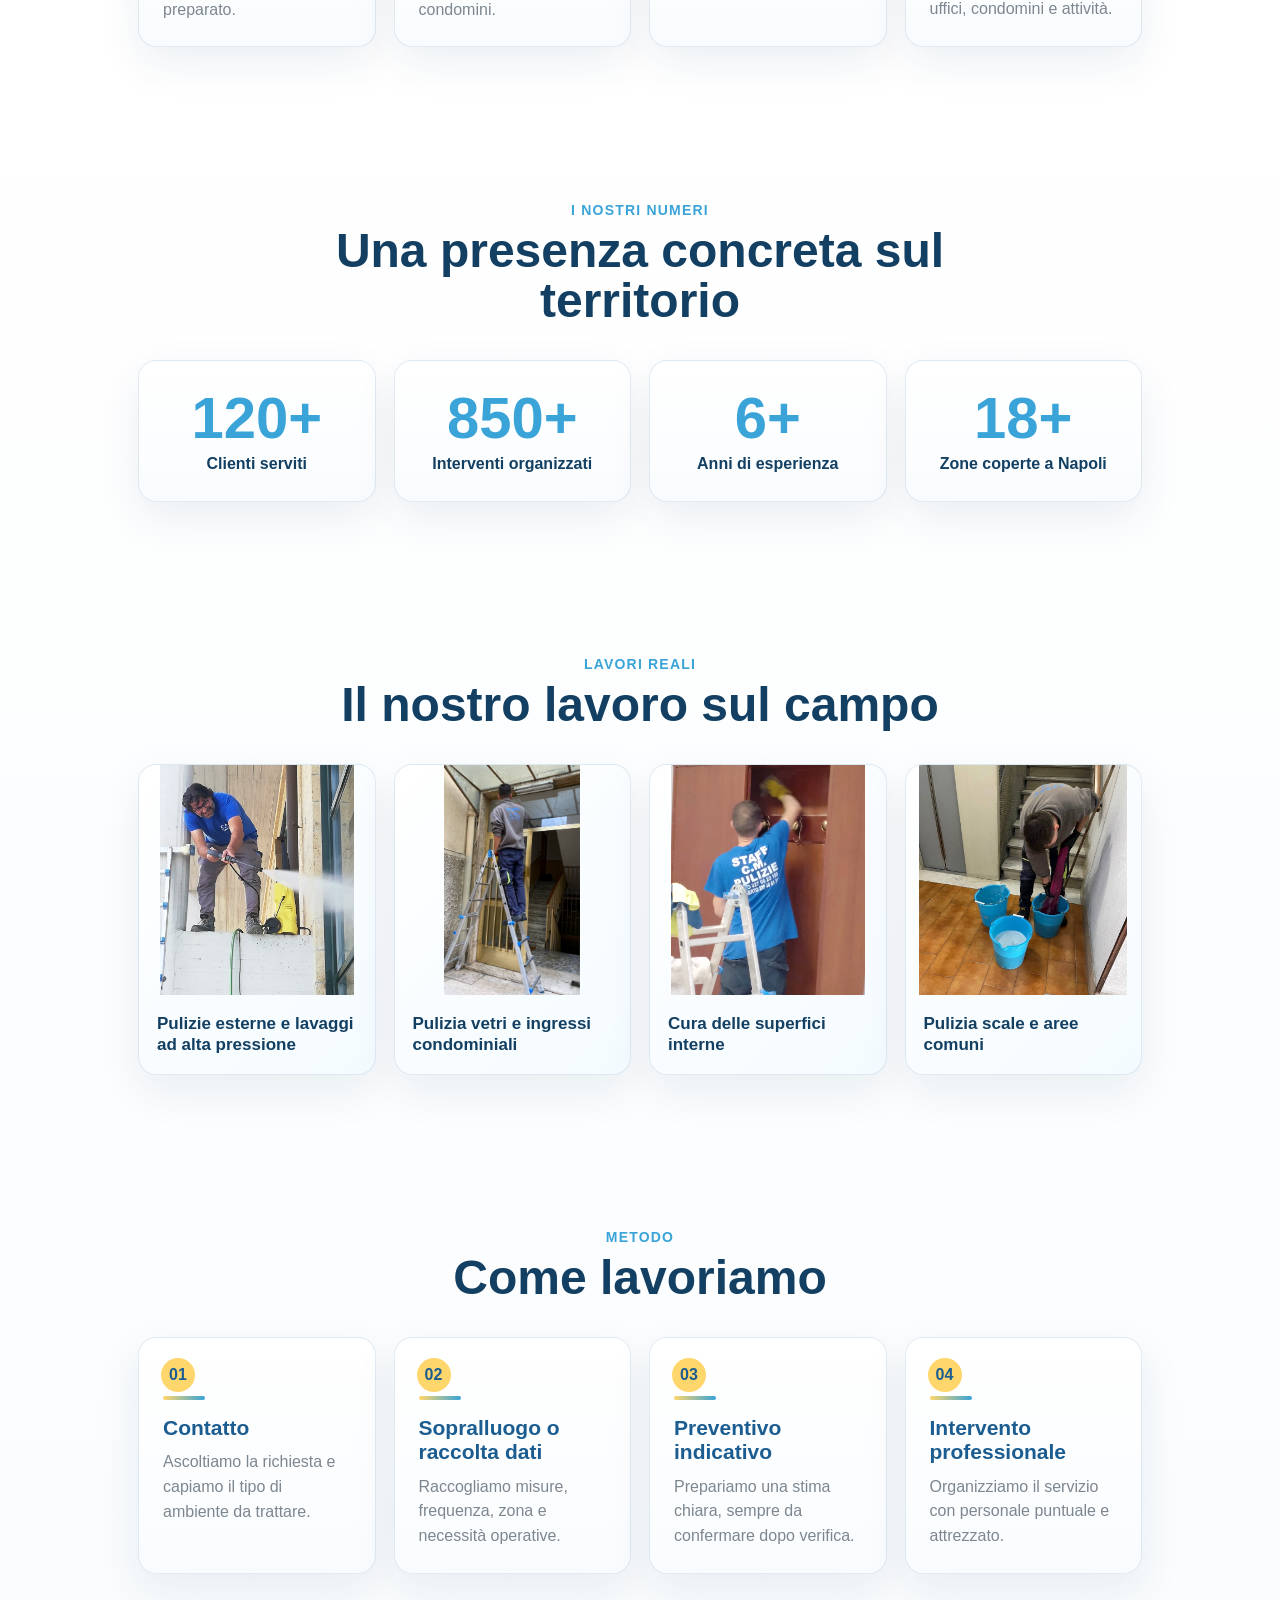
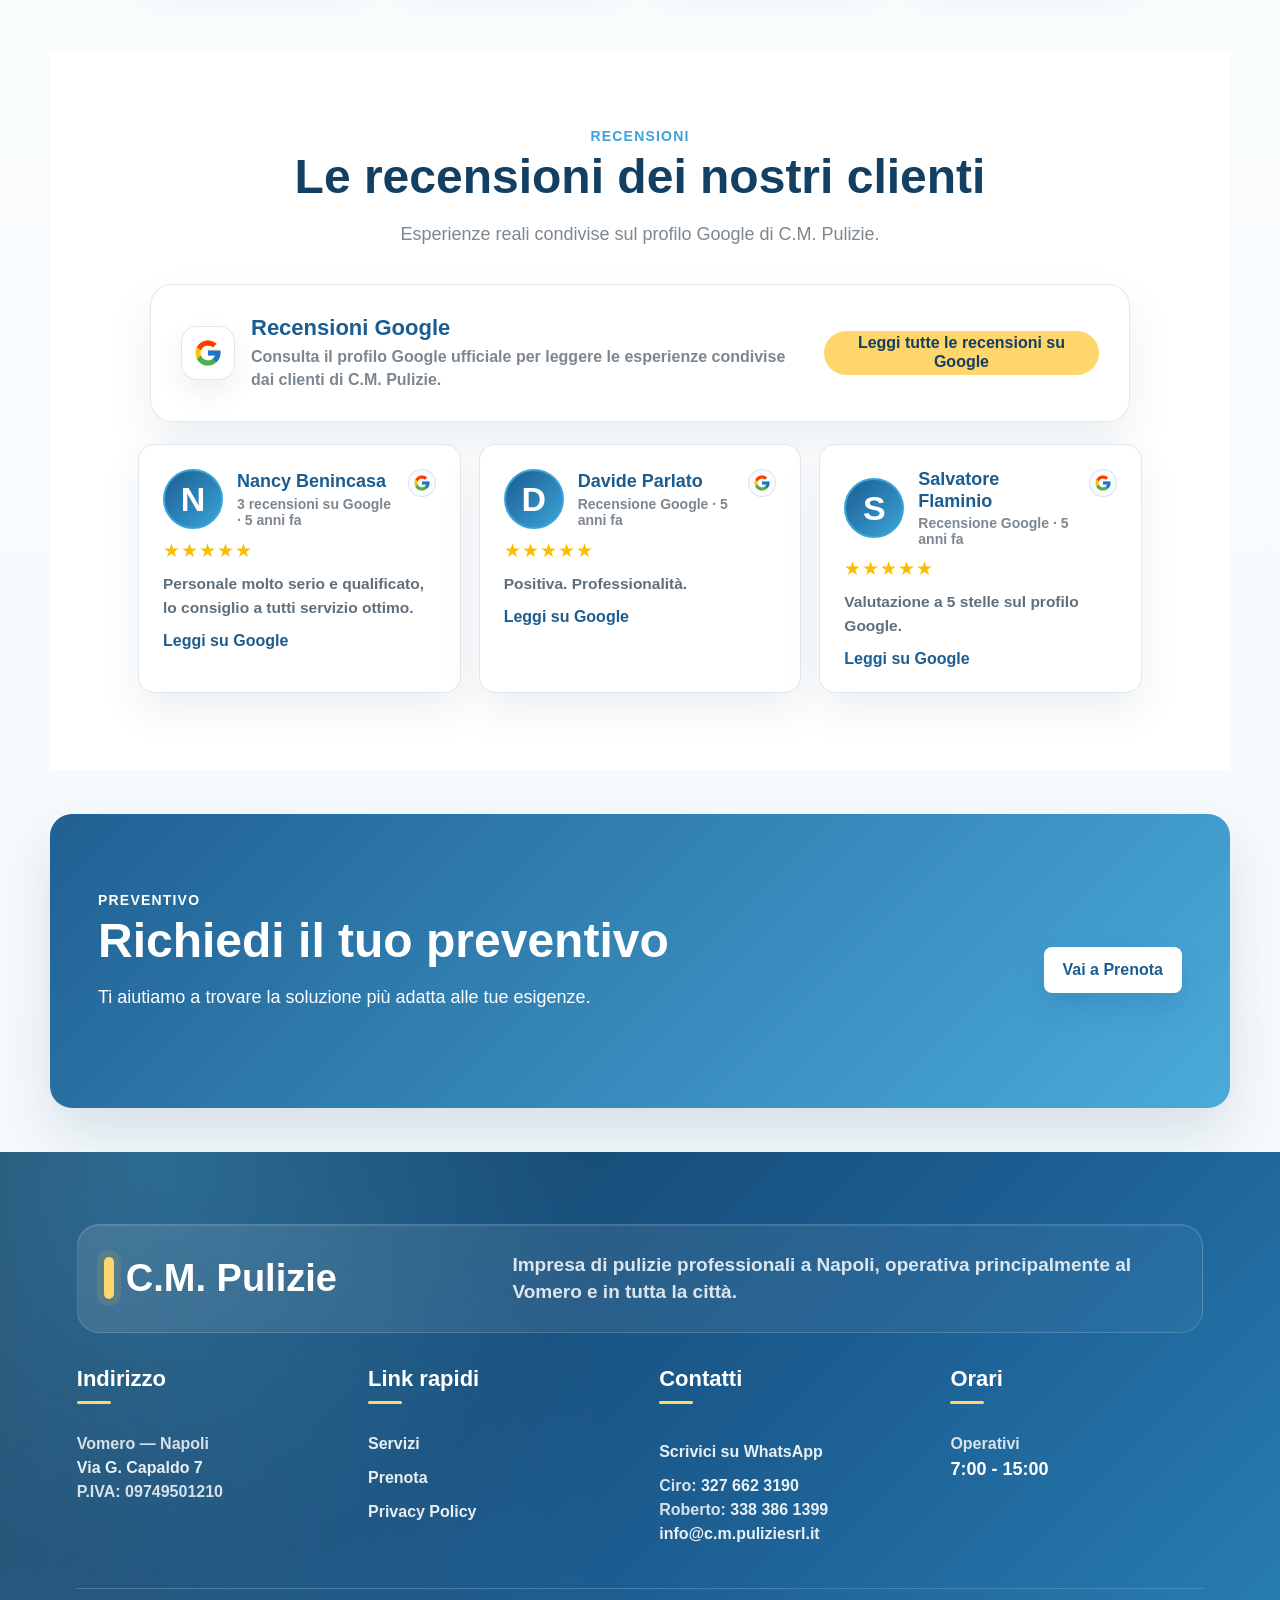
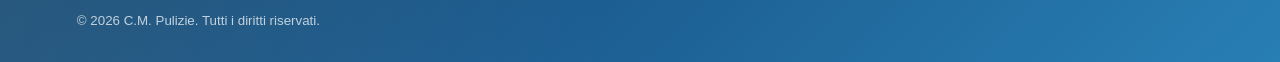
==== commit cab9528f: "Aggiorna recensioni homepage" ====
--- a/index.html
+++ b/index.html
@@ -188,41 +188,41 @@
       <div class="testimonials-grid google-style-reviews" aria-label="Recensioni clienti C.M. Pulizie">
         <article class="google-review-card">
           <div class="google-review-head">
-            <span class="initial-avatar" aria-hidden="true">A</span>
+            <span class="initial-avatar" aria-hidden="true">N</span>
             <div>
-              <strong>Amministratore condominiale</strong>
-              <span>Vomero, Napoli</span>
+              <strong>Nancy Benincasa</strong>
+              <span>3 recensioni su Google &middot; 5 anni fa</span>
             </div>
             <span class="google-mini" aria-hidden="true"><img class="google-icon" src="assets/brands/google-g.svg" alt="" aria-hidden="true" width="18" height="18" /></span>
           </div>
           <div class="google-stars" aria-label="Valutazione: 5 stelle su 5">★★★★★</div>
-          <p class="review-comment">Servizio puntuale e organizzato. Scale, ingresso e spazi comuni vengono curati con continuit&agrave; e attenzione.</p>
+          <p class="review-comment">Personale molto serio e qualificato, lo consiglio a tutti servizio ottimo.</p>
           <a class="google-read-link" href="https://www.google.com/search?client=ms-opera-touch-iphone&amp;hs=nh6p&amp;sca_esv=25bb37eb50603e0c&amp;espv=1&amp;channel=new&amp;hl=it-IT&amp;uds=AJ5uw1_a2D0D09lxm8gpKKOTUn4r7WzSgXPw8vZp-ZKBAgd1k-ayGX4w34iN71tNSY4IqzRjIQ2NvM6Ebv10LZqWjFY4t-2JYLdEZaZXG9pF6aYMixV8RVZDSVJbQ4N96T386ExL0ggFrkV3YWWQB8oiuHXLtrFyIn6wMATP4jJO-6MS7sJmjWI&amp;q=C.M.+Pulizie+Recensioni&amp;si=APenkKm7iecQ4G6P-TsbSMFKIQtv3EFIqRAFw-i8uEbk55Z-_2I8qmC2BIDCDjXqkyDwndaRZtejePzDh7IX2dUWSBtkuCLwvtGi-Oew2PjWV-1B3exQSlfo6V3wbjEsu3HvXYlkuw5Z&amp;sa=X&amp;ved=2ahUKEwjqi_CH_ZOVAxV4gv0HHTc_MYcQ_4MLegQILhAO&amp;biw=963&amp;bih=704&amp;dpr=1.25" target="_blank" rel="noopener noreferrer">Leggi su Google</a>
         </article>
         <article class="google-review-card">
           <div class="google-review-head">
-            <span class="initial-avatar" aria-hidden="true">C</span>
+            <span class="initial-avatar" aria-hidden="true">D</span>
             <div>
-              <strong>Cliente privato</strong>
-              <span>Napoli</span>
+              <strong>Davide Parlato</strong>
+              <span>Recensione Google &middot; 5 anni fa</span>
             </div>
             <span class="google-mini" aria-hidden="true"><img class="google-icon" src="assets/brands/google-g.svg" alt="" aria-hidden="true" width="18" height="18" /></span>
           </div>
           <div class="google-stars" aria-label="Valutazione: 5 stelle su 5">★★★★★</div>
-          <p class="review-comment">Pulizia accurata e personale disponibile. L'intervento &egrave; stato gestito con ordine e rispetto degli ambienti.</p>
+          <p class="review-comment">Positiva. Professionalit&agrave;.</p>
           <a class="google-read-link" href="https://www.google.com/search?client=ms-opera-touch-iphone&amp;hs=nh6p&amp;sca_esv=25bb37eb50603e0c&amp;espv=1&amp;channel=new&amp;hl=it-IT&amp;uds=AJ5uw1_a2D0D09lxm8gpKKOTUn4r7WzSgXPw8vZp-ZKBAgd1k-ayGX4w34iN71tNSY4IqzRjIQ2NvM6Ebv10LZqWjFY4t-2JYLdEZaZXG9pF6aYMixV8RVZDSVJbQ4N96T386ExL0ggFrkV3YWWQB8oiuHXLtrFyIn6wMATP4jJO-6MS7sJmjWI&amp;q=C.M.+Pulizie+Recensioni&amp;si=APenkKm7iecQ4G6P-TsbSMFKIQtv3EFIqRAFw-i8uEbk55Z-_2I8qmC2BIDCDjXqkyDwndaRZtejePzDh7IX2dUWSBtkuCLwvtGi-Oew2PjWV-1B3exQSlfo6V3wbjEsu3HvXYlkuw5Z&amp;sa=X&amp;ved=2ahUKEwjqi_CH_ZOVAxV4gv0HHTc_MYcQ_4MLegQILhAO&amp;biw=963&amp;bih=704&amp;dpr=1.25" target="_blank" rel="noopener noreferrer">Leggi su Google</a>
         </article>
         <article class="google-review-card">
           <div class="google-review-head">
-            <span class="initial-avatar" aria-hidden="true">U</span>
+            <span class="initial-avatar" aria-hidden="true">S</span>
             <div>
-              <strong>Ufficio</strong>
-              <span>Arenella</span>
+              <strong>Salvatore Flaminio</strong>
+              <span>Recensione Google &middot; 5 anni fa</span>
             </div>
             <span class="google-mini" aria-hidden="true"><img class="google-icon" src="assets/brands/google-g.svg" alt="" aria-hidden="true" width="18" height="18" /></span>
           </div>
           <div class="google-stars" aria-label="Valutazione: 5 stelle su 5">★★★★★</div>
-          <p class="review-comment">Interventi regolari e ben coordinati. Gli ambienti di lavoro restano puliti, ordinati e pronti per la giornata.</p>
+          <p class="review-comment">Valutazione a 5 stelle sul profilo Google.</p>
           <a class="google-read-link" href="https://www.google.com/search?client=ms-opera-touch-iphone&amp;hs=nh6p&amp;sca_esv=25bb37eb50603e0c&amp;espv=1&amp;channel=new&amp;hl=it-IT&amp;uds=AJ5uw1_a2D0D09lxm8gpKKOTUn4r7WzSgXPw8vZp-ZKBAgd1k-ayGX4w34iN71tNSY4IqzRjIQ2NvM6Ebv10LZqWjFY4t-2JYLdEZaZXG9pF6aYMixV8RVZDSVJbQ4N96T386ExL0ggFrkV3YWWQB8oiuHXLtrFyIn6wMATP4jJO-6MS7sJmjWI&amp;q=C.M.+Pulizie+Recensioni&amp;si=APenkKm7iecQ4G6P-TsbSMFKIQtv3EFIqRAFw-i8uEbk55Z-_2I8qmC2BIDCDjXqkyDwndaRZtejePzDh7IX2dUWSBtkuCLwvtGi-Oew2PjWV-1B3exQSlfo6V3wbjEsu3HvXYlkuw5Z&amp;sa=X&amp;ved=2ahUKEwjqi_CH_ZOVAxV4gv0HHTc_MYcQ_4MLegQILhAO&amp;biw=963&amp;bih=704&amp;dpr=1.25" target="_blank" rel="noopener noreferrer">Leggi su Google</a>
         </article>
       </div>
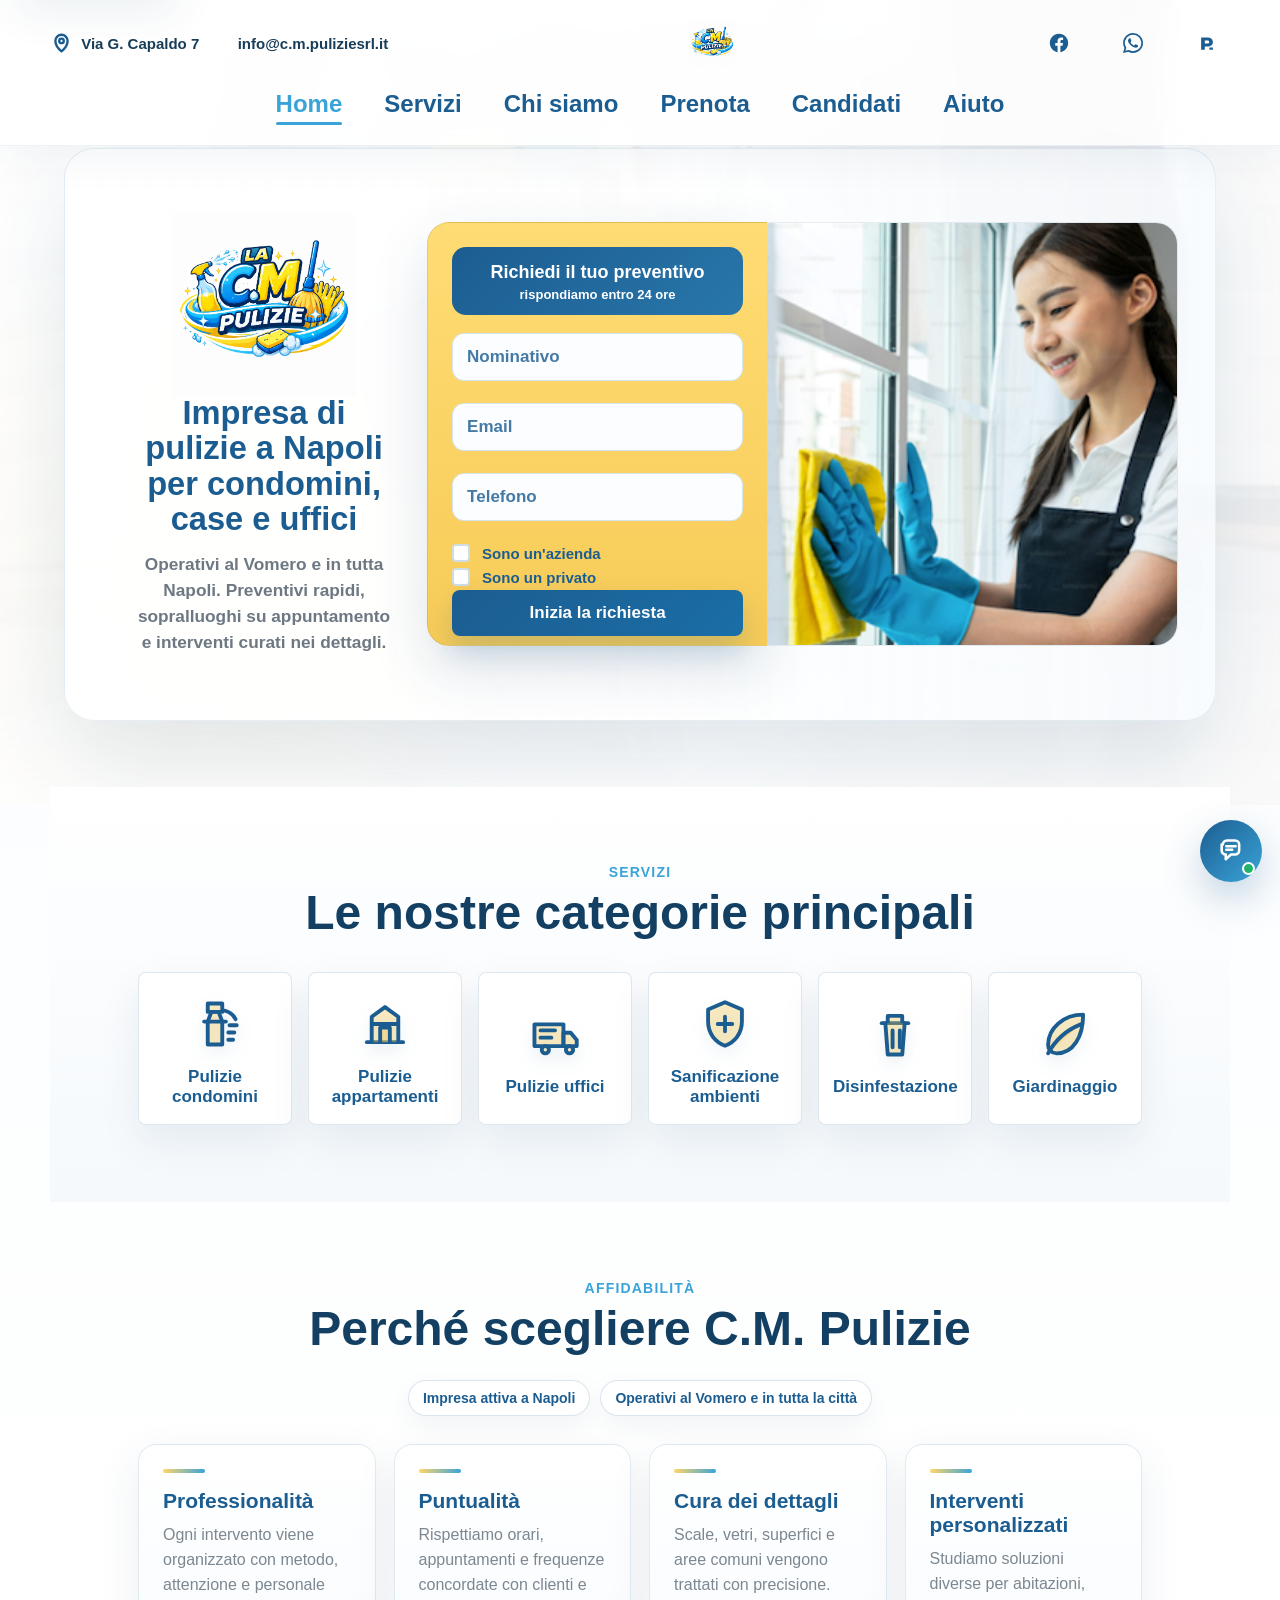
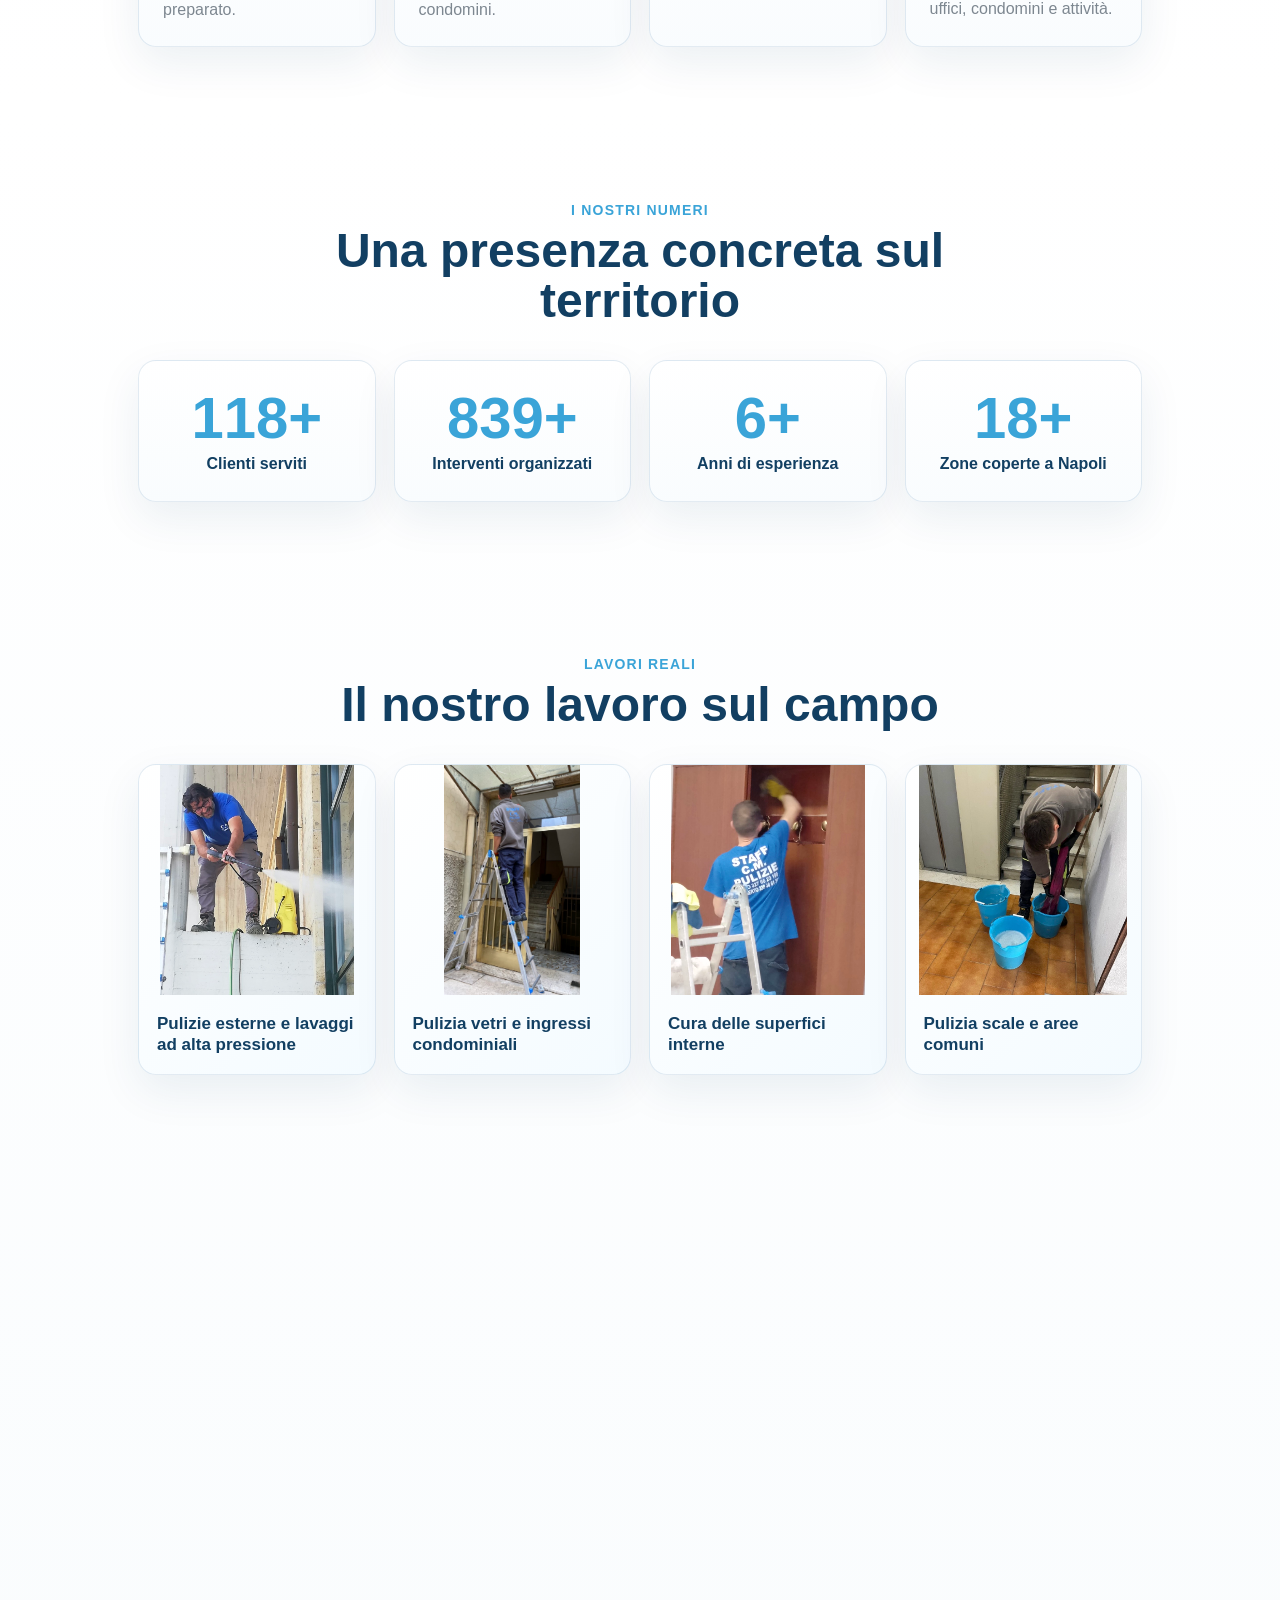
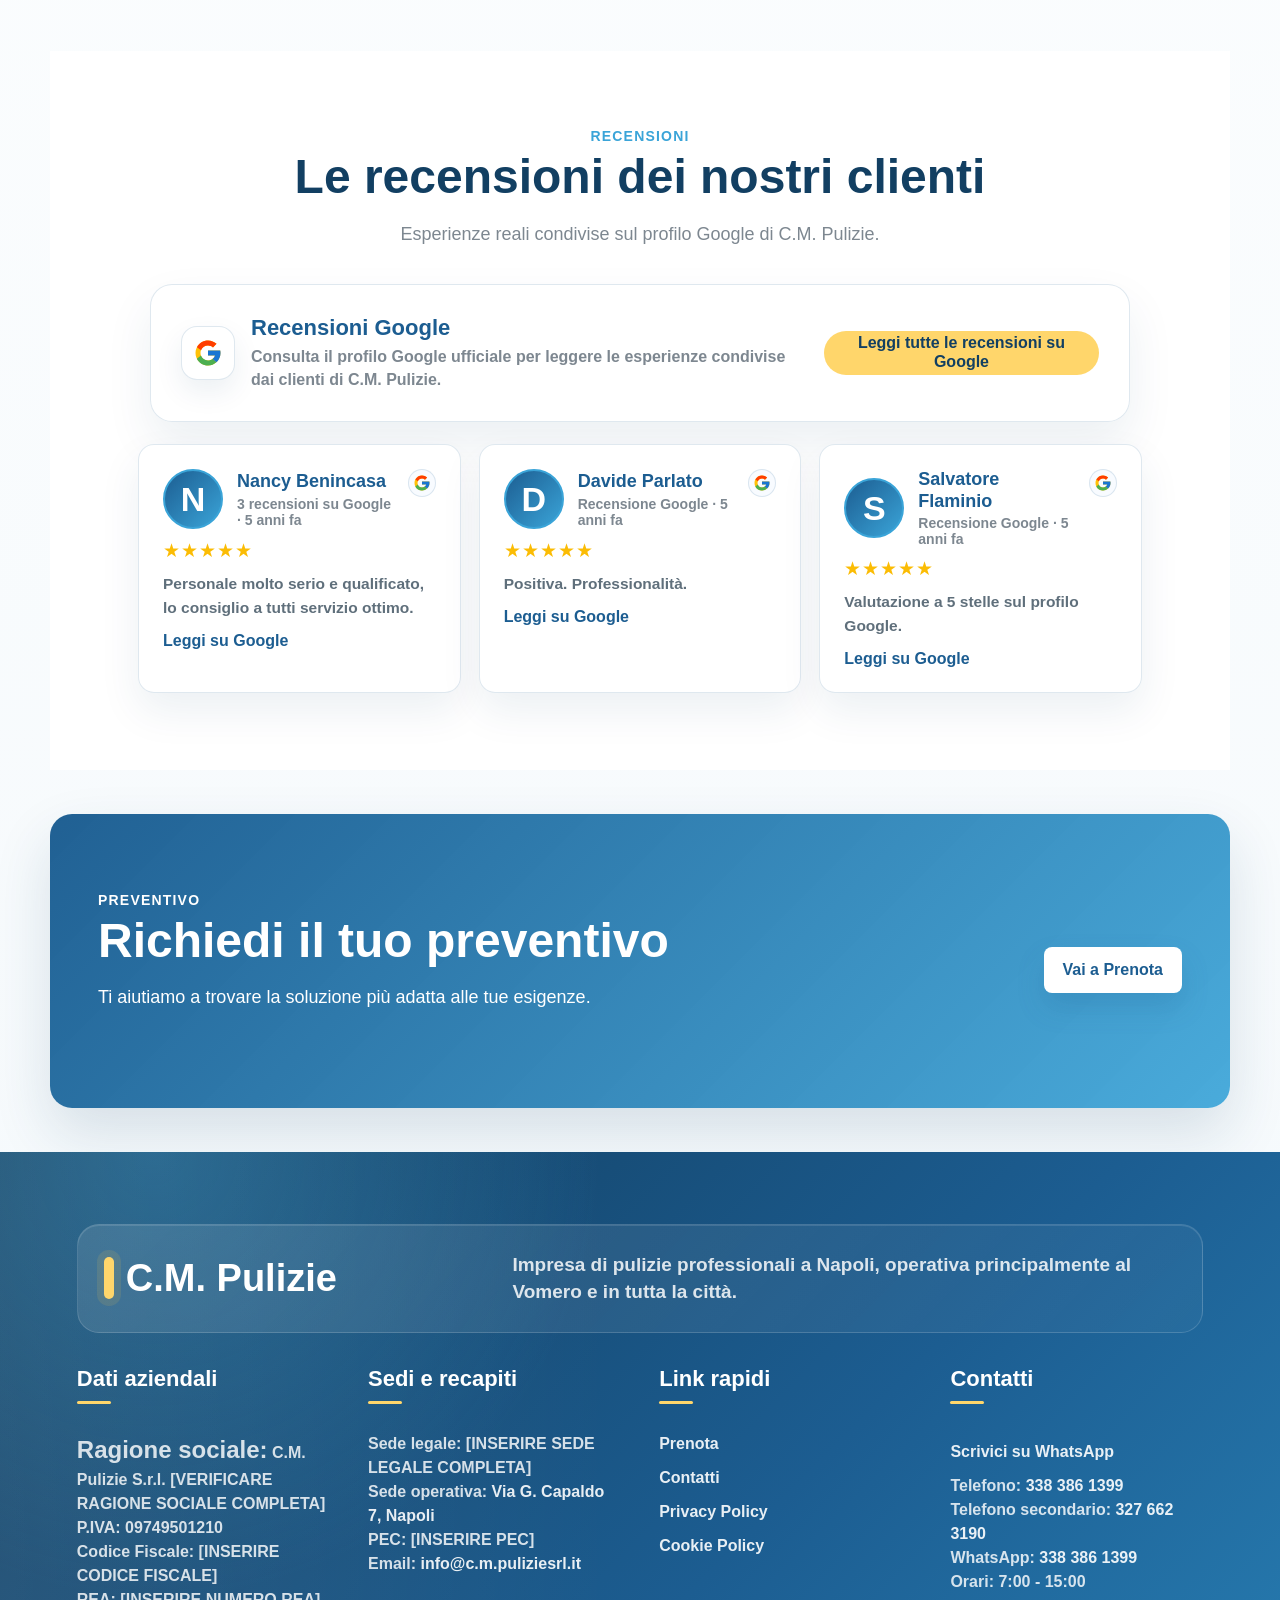
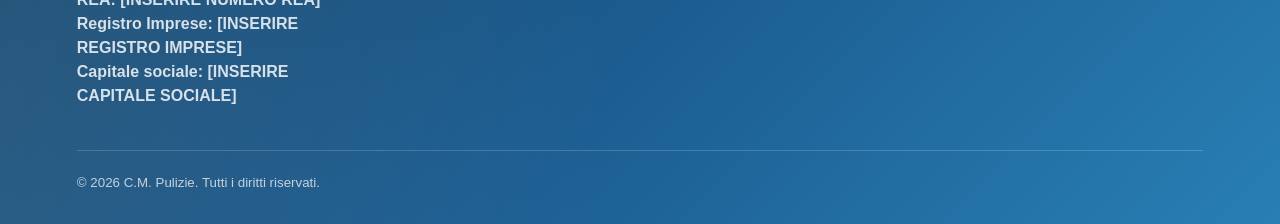
==== commit 923cd0b1: "Improve legal pages and footer copy" ====
--- a/index.html
+++ b/index.html
@@ -195,7 +195,7 @@
             </div>
             <span class="google-mini" aria-hidden="true"><img class="google-icon" src="assets/brands/google-g.svg" alt="" aria-hidden="true" width="18" height="18" /></span>
           </div>
-          <div class="google-stars" aria-label="Valutazione: 5 stelle su 5">★★★★★</div>
+          <div class="google-stars" aria-label="Valutazione: 5 stelle su 5">&#9733;&#9733;&#9733;&#9733;&#9733;</div>
           <p class="review-comment">Personale molto serio e qualificato, lo consiglio a tutti servizio ottimo.</p>
           <a class="google-read-link" href="https://www.google.com/search?client=ms-opera-touch-iphone&amp;hs=nh6p&amp;sca_esv=25bb37eb50603e0c&amp;espv=1&amp;channel=new&amp;hl=it-IT&amp;uds=AJ5uw1_a2D0D09lxm8gpKKOTUn4r7WzSgXPw8vZp-ZKBAgd1k-ayGX4w34iN71tNSY4IqzRjIQ2NvM6Ebv10LZqWjFY4t-2JYLdEZaZXG9pF6aYMixV8RVZDSVJbQ4N96T386ExL0ggFrkV3YWWQB8oiuHXLtrFyIn6wMATP4jJO-6MS7sJmjWI&amp;q=C.M.+Pulizie+Recensioni&amp;si=APenkKm7iecQ4G6P-TsbSMFKIQtv3EFIqRAFw-i8uEbk55Z-_2I8qmC2BIDCDjXqkyDwndaRZtejePzDh7IX2dUWSBtkuCLwvtGi-Oew2PjWV-1B3exQSlfo6V3wbjEsu3HvXYlkuw5Z&amp;sa=X&amp;ved=2ahUKEwjqi_CH_ZOVAxV4gv0HHTc_MYcQ_4MLegQILhAO&amp;biw=963&amp;bih=704&amp;dpr=1.25" target="_blank" rel="noopener noreferrer">Leggi su Google</a>
         </article>
@@ -208,7 +208,7 @@
             </div>
             <span class="google-mini" aria-hidden="true"><img class="google-icon" src="assets/brands/google-g.svg" alt="" aria-hidden="true" width="18" height="18" /></span>
           </div>
-          <div class="google-stars" aria-label="Valutazione: 5 stelle su 5">★★★★★</div>
+          <div class="google-stars" aria-label="Valutazione: 5 stelle su 5">&#9733;&#9733;&#9733;&#9733;&#9733;</div>
           <p class="review-comment">Positiva. Professionalit&agrave;.</p>
           <a class="google-read-link" href="https://www.google.com/search?client=ms-opera-touch-iphone&amp;hs=nh6p&amp;sca_esv=25bb37eb50603e0c&amp;espv=1&amp;channel=new&amp;hl=it-IT&amp;uds=AJ5uw1_a2D0D09lxm8gpKKOTUn4r7WzSgXPw8vZp-ZKBAgd1k-ayGX4w34iN71tNSY4IqzRjIQ2NvM6Ebv10LZqWjFY4t-2JYLdEZaZXG9pF6aYMixV8RVZDSVJbQ4N96T386ExL0ggFrkV3YWWQB8oiuHXLtrFyIn6wMATP4jJO-6MS7sJmjWI&amp;q=C.M.+Pulizie+Recensioni&amp;si=APenkKm7iecQ4G6P-TsbSMFKIQtv3EFIqRAFw-i8uEbk55Z-_2I8qmC2BIDCDjXqkyDwndaRZtejePzDh7IX2dUWSBtkuCLwvtGi-Oew2PjWV-1B3exQSlfo6V3wbjEsu3HvXYlkuw5Z&amp;sa=X&amp;ved=2ahUKEwjqi_CH_ZOVAxV4gv0HHTc_MYcQ_4MLegQILhAO&amp;biw=963&amp;bih=704&amp;dpr=1.25" target="_blank" rel="noopener noreferrer">Leggi su Google</a>
         </article>
@@ -221,7 +221,7 @@
             </div>
             <span class="google-mini" aria-hidden="true"><img class="google-icon" src="assets/brands/google-g.svg" alt="" aria-hidden="true" width="18" height="18" /></span>
           </div>
-          <div class="google-stars" aria-label="Valutazione: 5 stelle su 5">★★★★★</div>
+          <div class="google-stars" aria-label="Valutazione: 5 stelle su 5">&#9733;&#9733;&#9733;&#9733;&#9733;</div>
           <p class="review-comment">Valutazione a 5 stelle sul profilo Google.</p>
           <a class="google-read-link" href="https://www.google.com/search?client=ms-opera-touch-iphone&amp;hs=nh6p&amp;sca_esv=25bb37eb50603e0c&amp;espv=1&amp;channel=new&amp;hl=it-IT&amp;uds=AJ5uw1_a2D0D09lxm8gpKKOTUn4r7WzSgXPw8vZp-ZKBAgd1k-ayGX4w34iN71tNSY4IqzRjIQ2NvM6Ebv10LZqWjFY4t-2JYLdEZaZXG9pF6aYMixV8RVZDSVJbQ4N96T386ExL0ggFrkV3YWWQB8oiuHXLtrFyIn6wMATP4jJO-6MS7sJmjWI&amp;q=C.M.+Pulizie+Recensioni&amp;si=APenkKm7iecQ4G6P-TsbSMFKIQtv3EFIqRAFw-i8uEbk55Z-_2I8qmC2BIDCDjXqkyDwndaRZtejePzDh7IX2dUWSBtkuCLwvtGi-Oew2PjWV-1B3exQSlfo6V3wbjEsu3HvXYlkuw5Z&amp;sa=X&amp;ved=2ahUKEwjqi_CH_ZOVAxV4gv0HHTc_MYcQ_4MLegQILhAO&amp;biw=963&amp;bih=704&amp;dpr=1.25" target="_blank" rel="noopener noreferrer">Leggi su Google</a>
         </article>
@@ -239,29 +239,30 @@
 
   </main>
 
-  <footer class="site-footer rich-footer">
+    <footer class="site-footer rich-footer">
     <div class="footer-brand">
       <strong>C.M. Pulizie</strong>
       <p>Impresa di pulizie professionali a Napoli, operativa principalmente al Vomero e in tutta la citt&agrave;.</p>
     </div>
     <div class="footer-col">
-      <h2>Indirizzo</h2>
-      <p>Vomero &mdash; Napoli<br /><a href="https://maps.app.goo.gl/mdHLhVkuGk9x565KA?g_st=ic" aria-label="Apri Via G. Capaldo 7 su Google Maps" target="_blank" rel="noopener noreferrer">Via G. Capaldo 7</a><br />P.IVA: 09749501210</p>
+      <h2>Dati aziendali</h2>
+      <p><strong>Ragione sociale:</strong> C.M. Pulizie S.r.l. [VERIFICARE RAGIONE SOCIALE COMPLETA]<br />P.IVA: 09749501210<br />Codice Fiscale: [INSERIRE CODICE FISCALE]<br />REA: [INSERIRE NUMERO REA]<br />Registro Imprese: [INSERIRE REGISTRO IMPRESE]<br />Capitale sociale: [INSERIRE CAPITALE SOCIALE]</p>
+    </div>
+    <div class="footer-col">
+      <h2>Sedi e recapiti</h2>
+      <p>Sede legale: [INSERIRE SEDE LEGALE COMPLETA]<br />Sede operativa: <a href="https://maps.app.goo.gl/mdHLhVkuGk9x565KA?g_st=ic" aria-label="Apri Via G. Capaldo 7 su Google Maps" target="_blank" rel="noopener noreferrer">Via G. Capaldo 7, Napoli</a><br />PEC: [INSERIRE PEC]<br />Email: <a href="mailto:info@c.m.puliziesrl.it" aria-label="Invia email a C.M. Pulizie">info@c.m.puliziesrl.it</a></p>
     </div>
     <div class="footer-col">
       <h2>Link rapidi</h2>
-      <a href="servizi.html">Servizi</a>
       <a href="prenota.html">Prenota</a>
+      <a href="mailto:info@c.m.puliziesrl.it">Contatti</a>
       <a href="privacy.html">Privacy Policy</a>
+      <a href="cookie.html">Cookie Policy</a>
     </div>
     <div class="footer-col">
       <h2>Contatti</h2>
       <a class="footer-cta" href="https://wa.me/393383861399" aria-label="Contatta C.M. Pulizie su WhatsApp al 3383861399" target="_blank" rel="noopener noreferrer">Scrivici su WhatsApp</a>
-      <p class="footer-phone-list">Ciro: <a href="tel:+393276623190" aria-label="Chiama Ciro al 327 662 3190">327 662 3190</a><br />Roberto: <a href="tel:+393383861399" aria-label="Chiama Roberto al 338 386 1399">338 386 1399</a><br /><a href="mailto:info@c.m.puliziesrl.it" aria-label="Invia email a C.M. Pulizie">info@c.m.puliziesrl.it</a></p>
-    </div>
-    <div class="footer-col footer-hours-col">
-      <h2>Orari</h2>
-      <p class="footer-hours">Operativi<br /><strong>7:00 - 15:00</strong></p>
+      <p class="footer-phone-list">Telefono: <a href="tel:+393383861399" aria-label="Chiama Roberto al 338 386 1399">338 386 1399</a><br />Telefono secondario: <a href="tel:+393276623190" aria-label="Chiama Ciro al 327 662 3190">327 662 3190</a><br />WhatsApp: <a href="https://wa.me/393383861399" target="_blank" rel="noopener noreferrer">338 386 1399</a><br />Orari: 7:00 - 15:00</p>
     </div>
     <small>&copy; 2026 C.M. Pulizie. Tutti i diritti riservati.</small>
   </footer>
@@ -270,3 +271,4 @@
   <script src="assets/js/chatbot.js" defer></script>
 </body>
 </html>
+
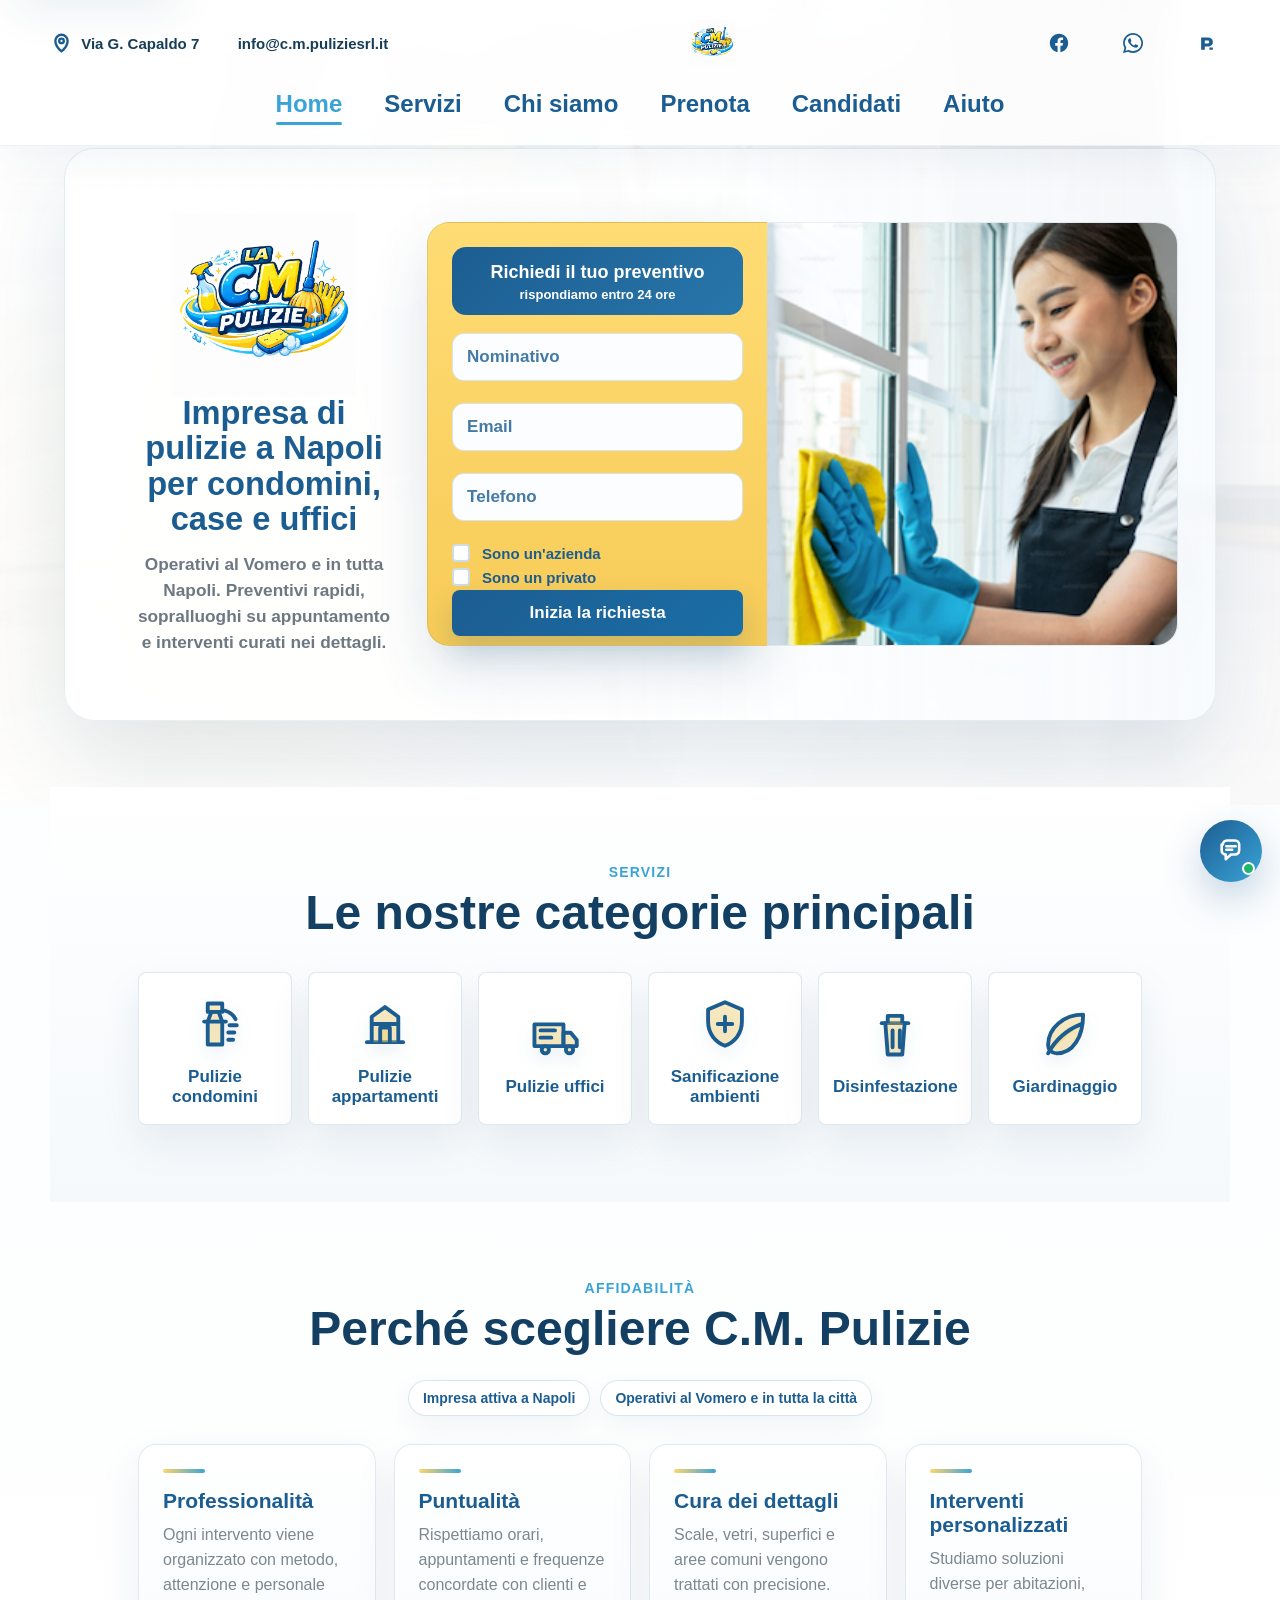
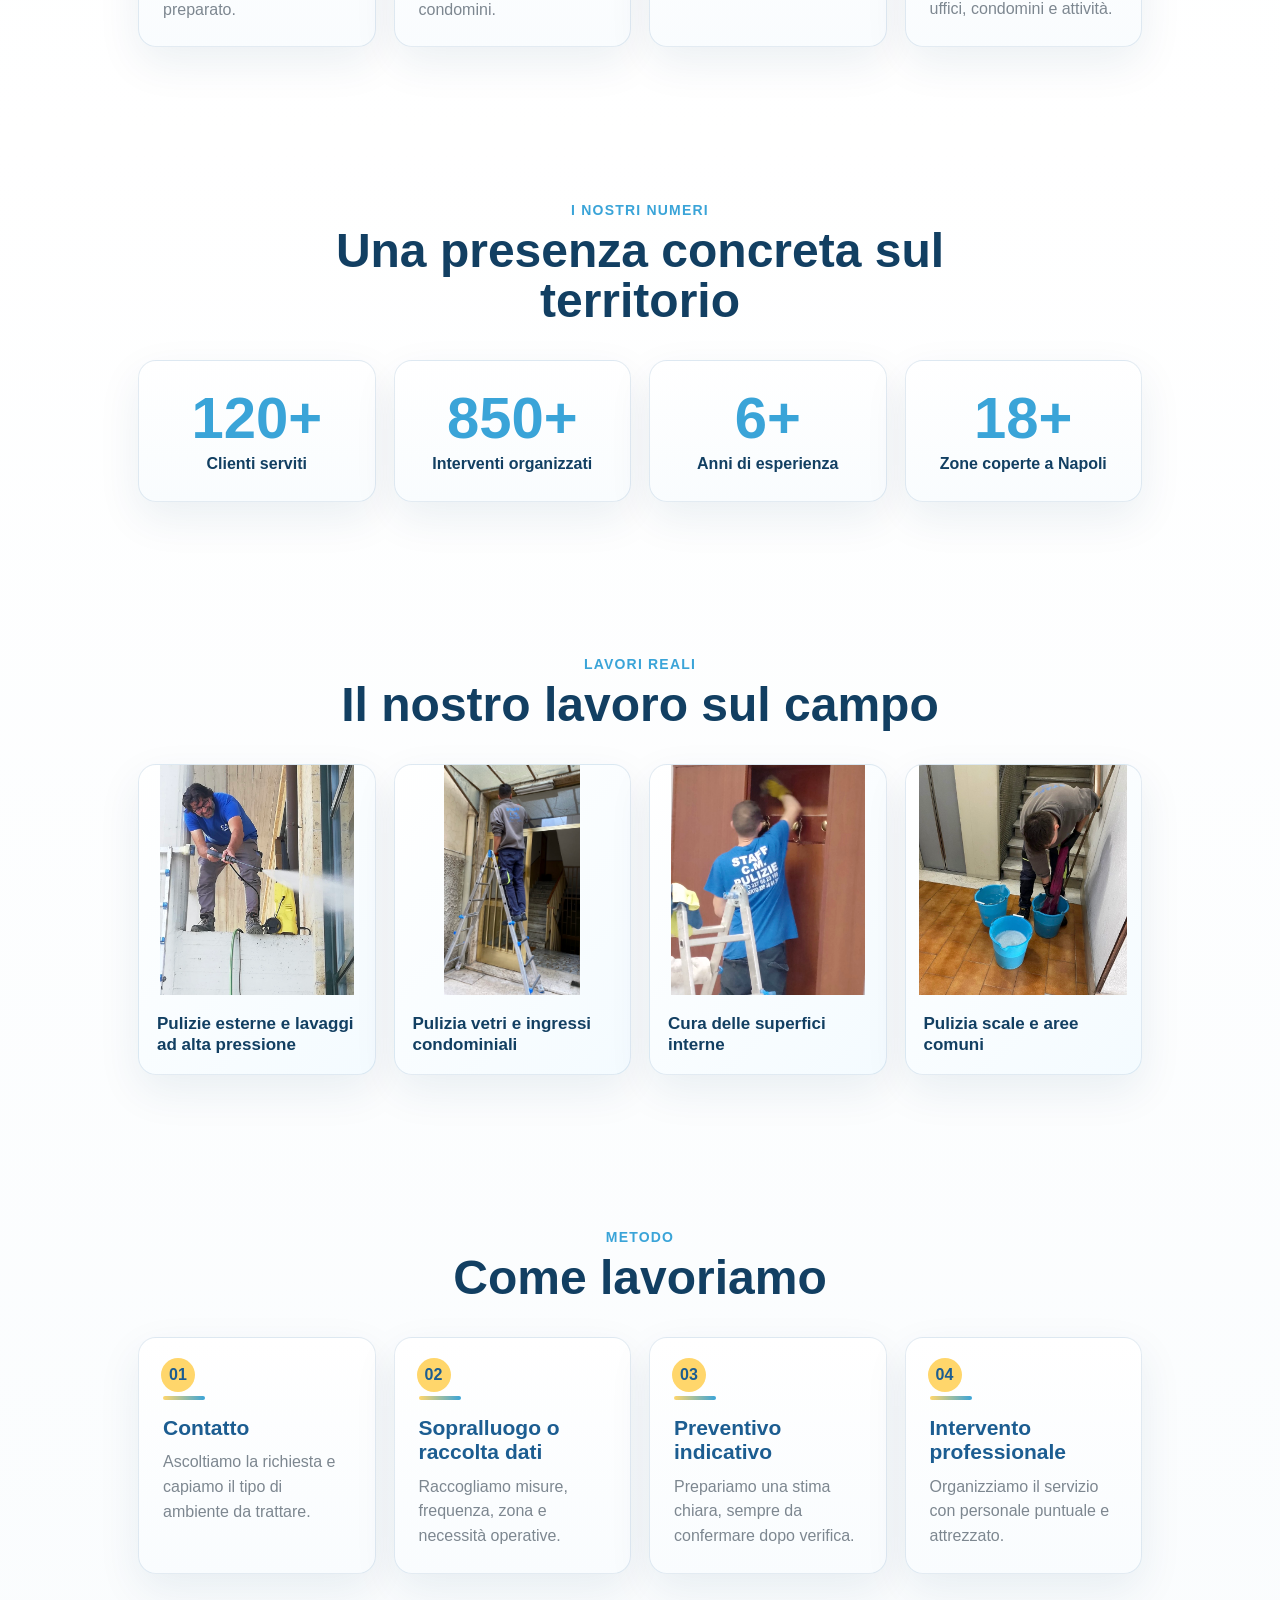
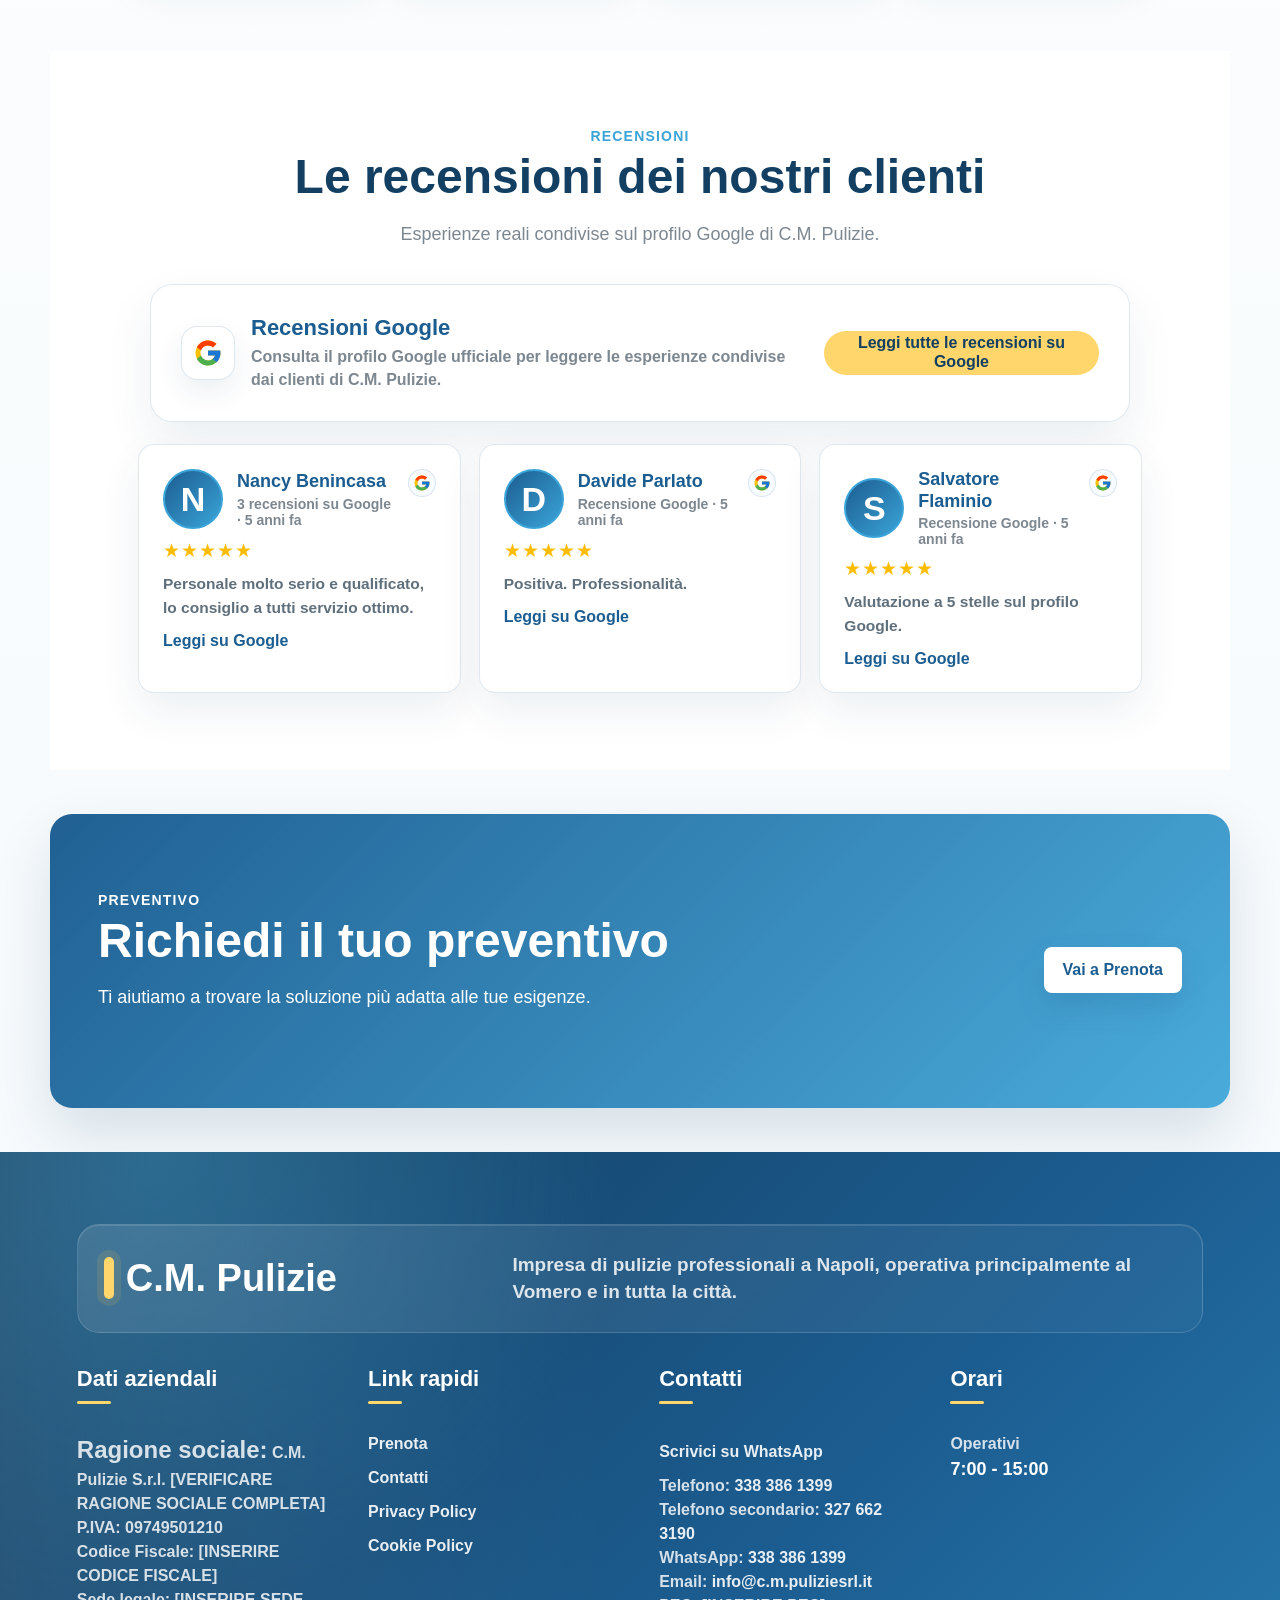
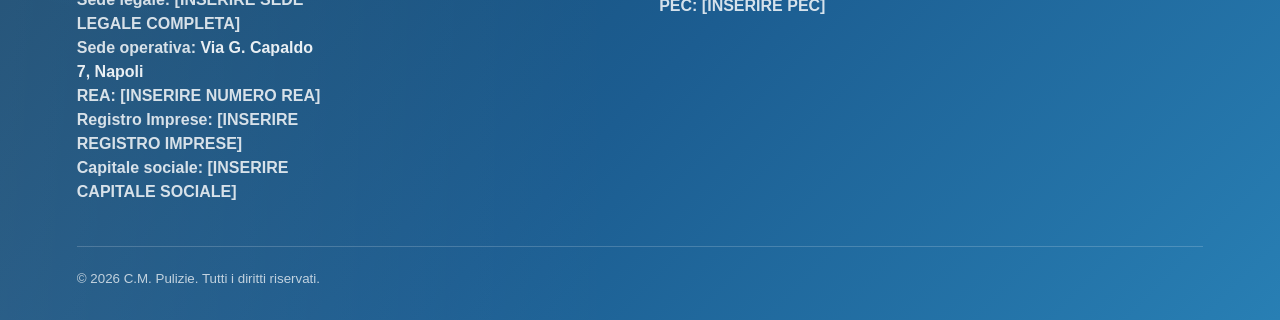
==== commit 7eae6c63: "Restore footer structure for legal copy" ====
--- a/index.html
+++ b/index.html
@@ -239,18 +239,14 @@
 
   </main>
 
-    <footer class="site-footer rich-footer">
+      <footer class="site-footer rich-footer">
     <div class="footer-brand">
       <strong>C.M. Pulizie</strong>
       <p>Impresa di pulizie professionali a Napoli, operativa principalmente al Vomero e in tutta la citt&agrave;.</p>
     </div>
     <div class="footer-col">
       <h2>Dati aziendali</h2>
-      <p><strong>Ragione sociale:</strong> C.M. Pulizie S.r.l. [VERIFICARE RAGIONE SOCIALE COMPLETA]<br />P.IVA: 09749501210<br />Codice Fiscale: [INSERIRE CODICE FISCALE]<br />REA: [INSERIRE NUMERO REA]<br />Registro Imprese: [INSERIRE REGISTRO IMPRESE]<br />Capitale sociale: [INSERIRE CAPITALE SOCIALE]</p>
-    </div>
-    <div class="footer-col">
-      <h2>Sedi e recapiti</h2>
-      <p>Sede legale: [INSERIRE SEDE LEGALE COMPLETA]<br />Sede operativa: <a href="https://maps.app.goo.gl/mdHLhVkuGk9x565KA?g_st=ic" aria-label="Apri Via G. Capaldo 7 su Google Maps" target="_blank" rel="noopener noreferrer">Via G. Capaldo 7, Napoli</a><br />PEC: [INSERIRE PEC]<br />Email: <a href="mailto:info@c.m.puliziesrl.it" aria-label="Invia email a C.M. Pulizie">info@c.m.puliziesrl.it</a></p>
+      <p><strong>Ragione sociale:</strong> C.M. Pulizie S.r.l. [VERIFICARE RAGIONE SOCIALE COMPLETA]<br />P.IVA: 09749501210<br />Codice Fiscale: [INSERIRE CODICE FISCALE]<br />Sede legale: [INSERIRE SEDE LEGALE COMPLETA]<br />Sede operativa: <a href="https://maps.app.goo.gl/mdHLhVkuGk9x565KA?g_st=ic" aria-label="Apri Via G. Capaldo 7 su Google Maps" target="_blank" rel="noopener noreferrer">Via G. Capaldo 7, Napoli</a><br />REA: [INSERIRE NUMERO REA]<br />Registro Imprese: [INSERIRE REGISTRO IMPRESE]<br />Capitale sociale: [INSERIRE CAPITALE SOCIALE]</p>
     </div>
     <div class="footer-col">
       <h2>Link rapidi</h2>
@@ -262,7 +258,11 @@
     <div class="footer-col">
       <h2>Contatti</h2>
       <a class="footer-cta" href="https://wa.me/393383861399" aria-label="Contatta C.M. Pulizie su WhatsApp al 3383861399" target="_blank" rel="noopener noreferrer">Scrivici su WhatsApp</a>
-      <p class="footer-phone-list">Telefono: <a href="tel:+393383861399" aria-label="Chiama Roberto al 338 386 1399">338 386 1399</a><br />Telefono secondario: <a href="tel:+393276623190" aria-label="Chiama Ciro al 327 662 3190">327 662 3190</a><br />WhatsApp: <a href="https://wa.me/393383861399" target="_blank" rel="noopener noreferrer">338 386 1399</a><br />Orari: 7:00 - 15:00</p>
+      <p class="footer-phone-list">Telefono: <a href="tel:+393383861399" aria-label="Chiama Roberto al 338 386 1399">338 386 1399</a><br />Telefono secondario: <a href="tel:+393276623190" aria-label="Chiama Ciro al 327 662 3190">327 662 3190</a><br />WhatsApp: <a href="https://wa.me/393383861399" target="_blank" rel="noopener noreferrer">338 386 1399</a><br />Email: <a href="mailto:info@c.m.puliziesrl.it" aria-label="Invia email a C.M. Pulizie">info@c.m.puliziesrl.it</a><br />PEC: [INSERIRE PEC]</p>
+    </div>
+    <div class="footer-col footer-hours-col">
+      <h2>Orari</h2>
+      <p class="footer-hours">Operativi<br /><strong>7:00 - 15:00</strong></p>
     </div>
     <small>&copy; 2026 C.M. Pulizie. Tutti i diritti riservati.</small>
   </footer>
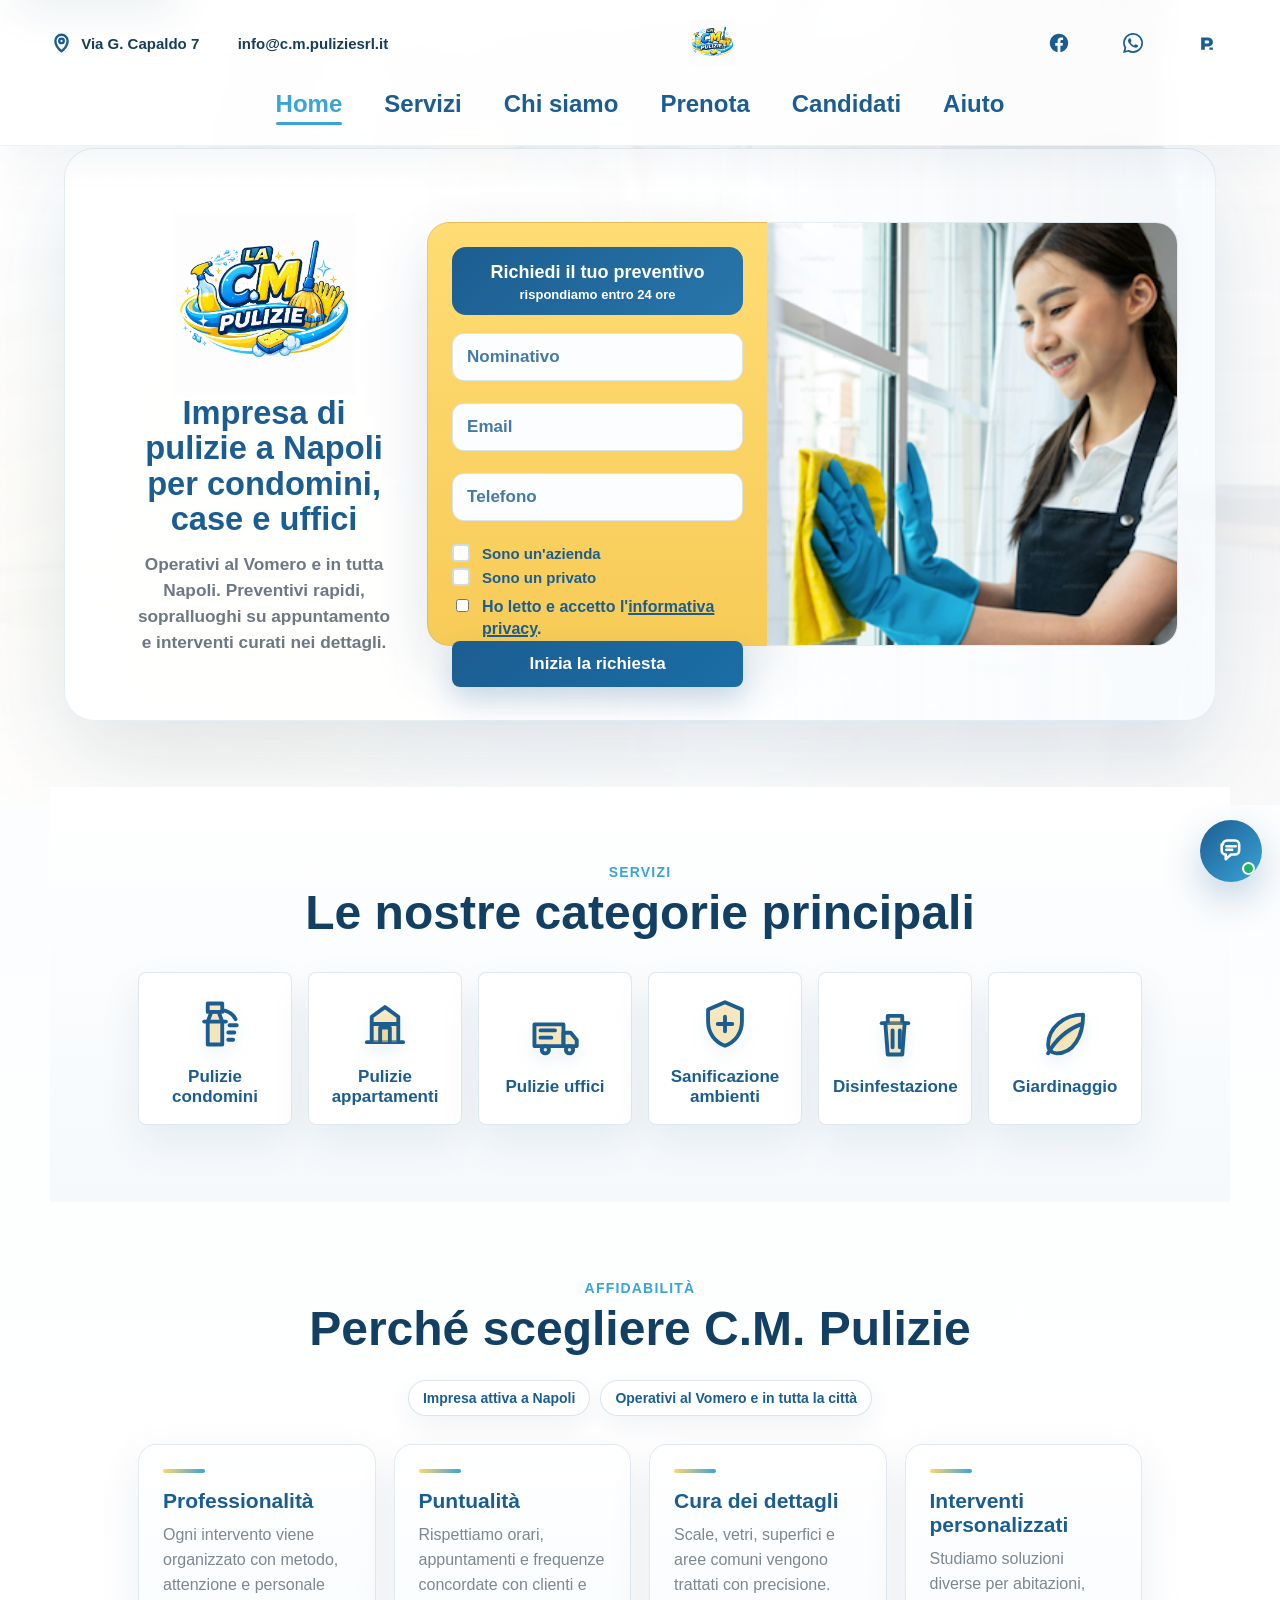
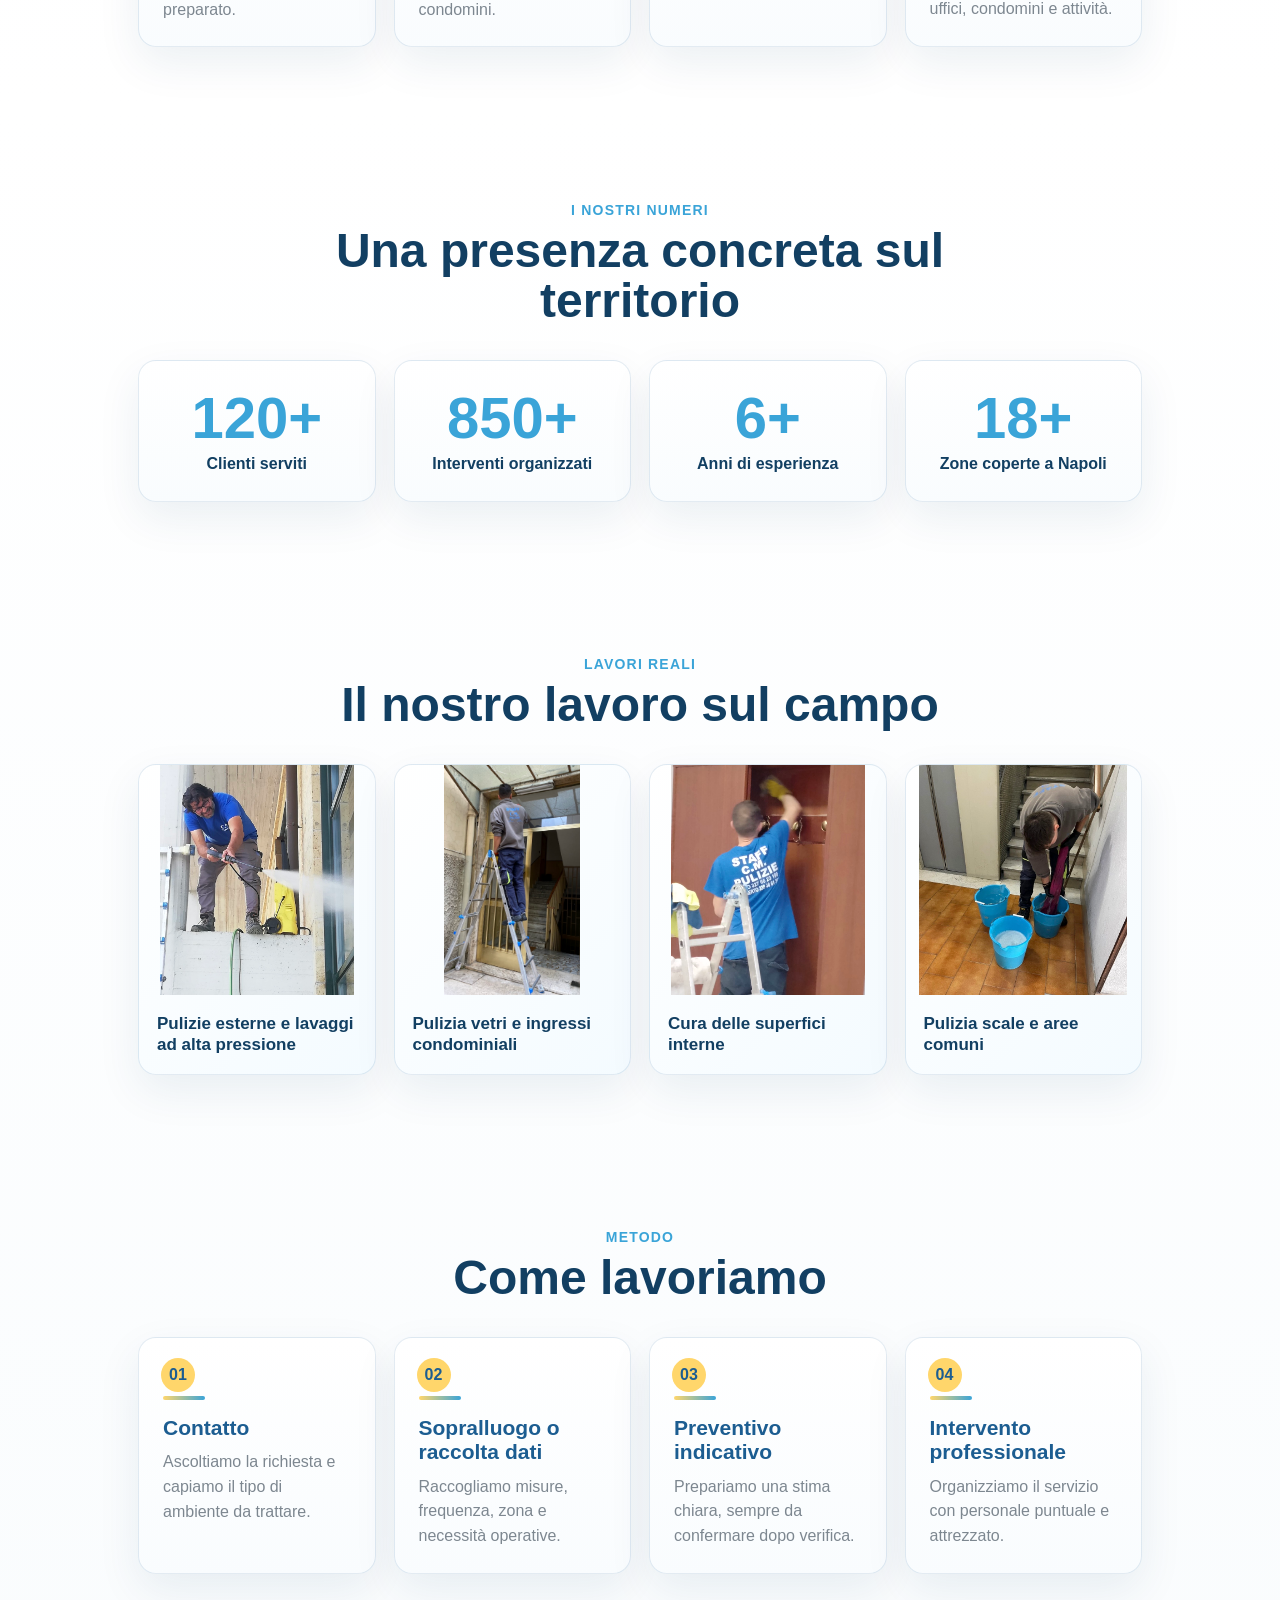
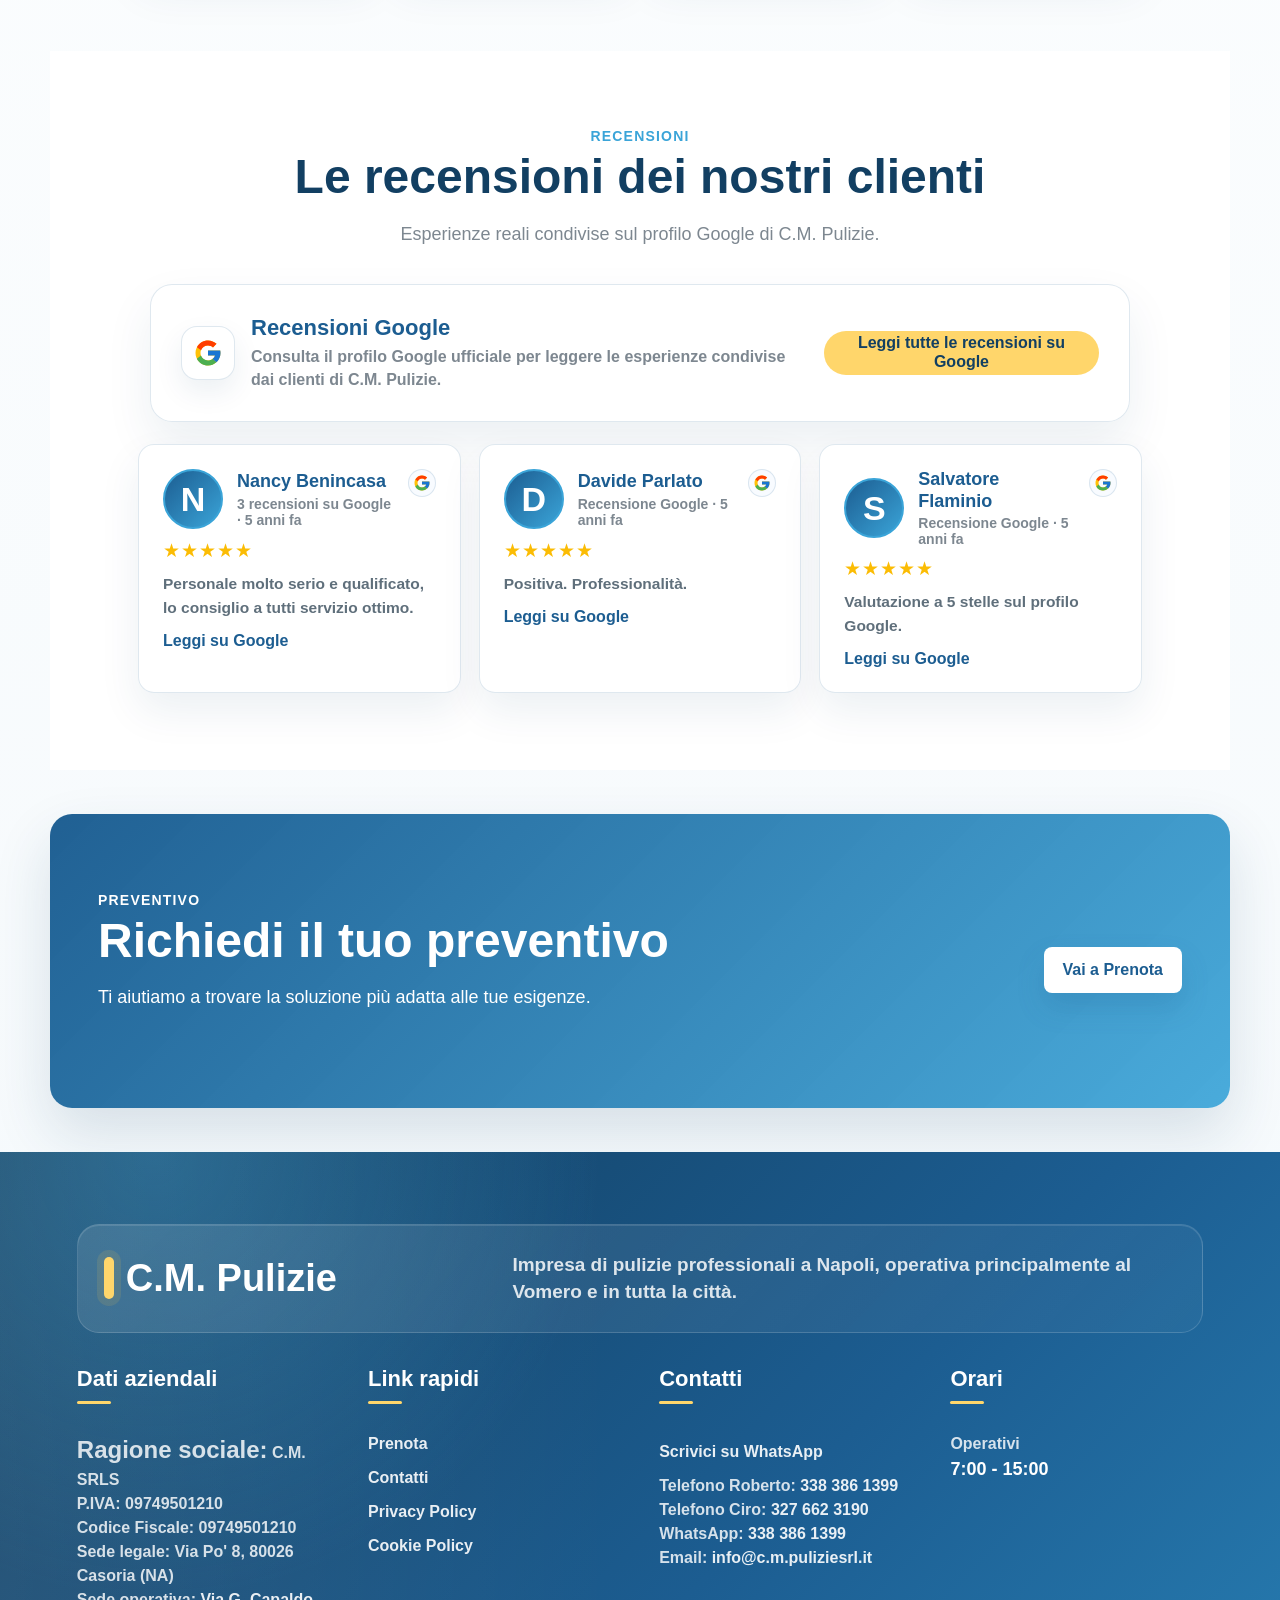
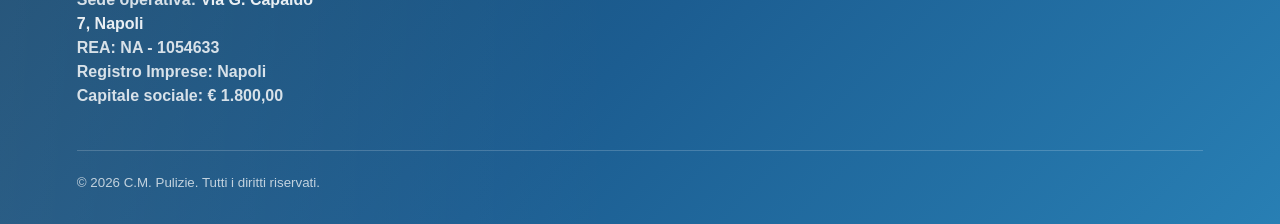
==== commit 83206a06: "Finalize official legal and privacy content" ====
--- a/index.html
+++ b/index.html
@@ -67,7 +67,7 @@
           <p class="brand-payoff">Operativi al Vomero e in tutta Napoli. Preventivi rapidi, sopralluoghi su appuntamento e interventi curati nei dettagli.</p>
         </div>
 
-        <form class="quote-form" id="quoteForm" action="prenota.html">
+        <form class="quote-form" id="quoteForm" action="prenota.html" novalidate>
           <div class="quote-heading">
             <h2>Richiedi il tuo preventivo</h2>
             <p>rispondiamo entro 24 ore</p>
@@ -88,6 +88,8 @@
             <label><input type="checkbox" name="customerType" value="privato" /><span>Sono un privato</span></label>
           </div>
           <span class="field-error" id="homeCustomerTypeError" aria-live="polite"></span>
+          <label class="privacy-check"><input id="homePrivacyConsent" name="privacy" type="checkbox" value="accettata" required /> <span>Ho letto e accetto l'<a href="privacy.html">informativa privacy</a>.</span></label>
+          <span class="field-error" id="homePrivacyError" aria-live="polite"></span>
           <p class="form-feedback quote-feedback" id="quoteFeedback" aria-live="polite" hidden></p>
           <button type="submit">Inizia la richiesta</button>
         </form>
@@ -246,7 +248,7 @@
     </div>
     <div class="footer-col">
       <h2>Dati aziendali</h2>
-      <p><strong>Ragione sociale:</strong> C.M. Pulizie S.r.l. [VERIFICARE RAGIONE SOCIALE COMPLETA]<br />P.IVA: 09749501210<br />Codice Fiscale: [INSERIRE CODICE FISCALE]<br />Sede legale: [INSERIRE SEDE LEGALE COMPLETA]<br />Sede operativa: <a href="https://maps.app.goo.gl/mdHLhVkuGk9x565KA?g_st=ic" aria-label="Apri Via G. Capaldo 7 su Google Maps" target="_blank" rel="noopener noreferrer">Via G. Capaldo 7, Napoli</a><br />REA: [INSERIRE NUMERO REA]<br />Registro Imprese: [INSERIRE REGISTRO IMPRESE]<br />Capitale sociale: [INSERIRE CAPITALE SOCIALE]</p>
+      <p><strong>Ragione sociale:</strong> C.M. SRLS<br />P.IVA: 09749501210<br />Codice Fiscale: 09749501210<br />Sede legale: Via Po' 8, 80026 Casoria (NA)<br />Sede operativa: <a href="https://maps.app.goo.gl/mdHLhVkuGk9x565KA?g_st=ic" aria-label="Apri Via G. Capaldo 7 su Google Maps" target="_blank" rel="noopener noreferrer">Via G. Capaldo 7, Napoli</a><br />REA: NA - 1054633<br />Registro Imprese: Napoli<br />Capitale sociale: &euro; 1.800,00</p>
     </div>
     <div class="footer-col">
       <h2>Link rapidi</h2>
@@ -258,7 +260,7 @@
     <div class="footer-col">
       <h2>Contatti</h2>
       <a class="footer-cta" href="https://wa.me/393383861399" aria-label="Contatta C.M. Pulizie su WhatsApp al 3383861399" target="_blank" rel="noopener noreferrer">Scrivici su WhatsApp</a>
-      <p class="footer-phone-list">Telefono: <a href="tel:+393383861399" aria-label="Chiama Roberto al 338 386 1399">338 386 1399</a><br />Telefono secondario: <a href="tel:+393276623190" aria-label="Chiama Ciro al 327 662 3190">327 662 3190</a><br />WhatsApp: <a href="https://wa.me/393383861399" target="_blank" rel="noopener noreferrer">338 386 1399</a><br />Email: <a href="mailto:info@c.m.puliziesrl.it" aria-label="Invia email a C.M. Pulizie">info@c.m.puliziesrl.it</a><br />PEC: [INSERIRE PEC]</p>
+      <p class="footer-phone-list">Telefono Roberto: <a href="tel:+393383861399" aria-label="Chiama Roberto al 338 386 1399">338 386 1399</a><br />Telefono Ciro: <a href="tel:+393276623190" aria-label="Chiama Ciro al 327 662 3190">327 662 3190</a><br />WhatsApp: <a href="https://wa.me/393383861399" target="_blank" rel="noopener noreferrer">338 386 1399</a><br />Email: <a href="mailto:info@c.m.puliziesrl.it" aria-label="Invia email a C.M. Pulizie">info@c.m.puliziesrl.it</a></p>
     </div>
     <div class="footer-col footer-hours-col">
       <h2>Orari</h2>
